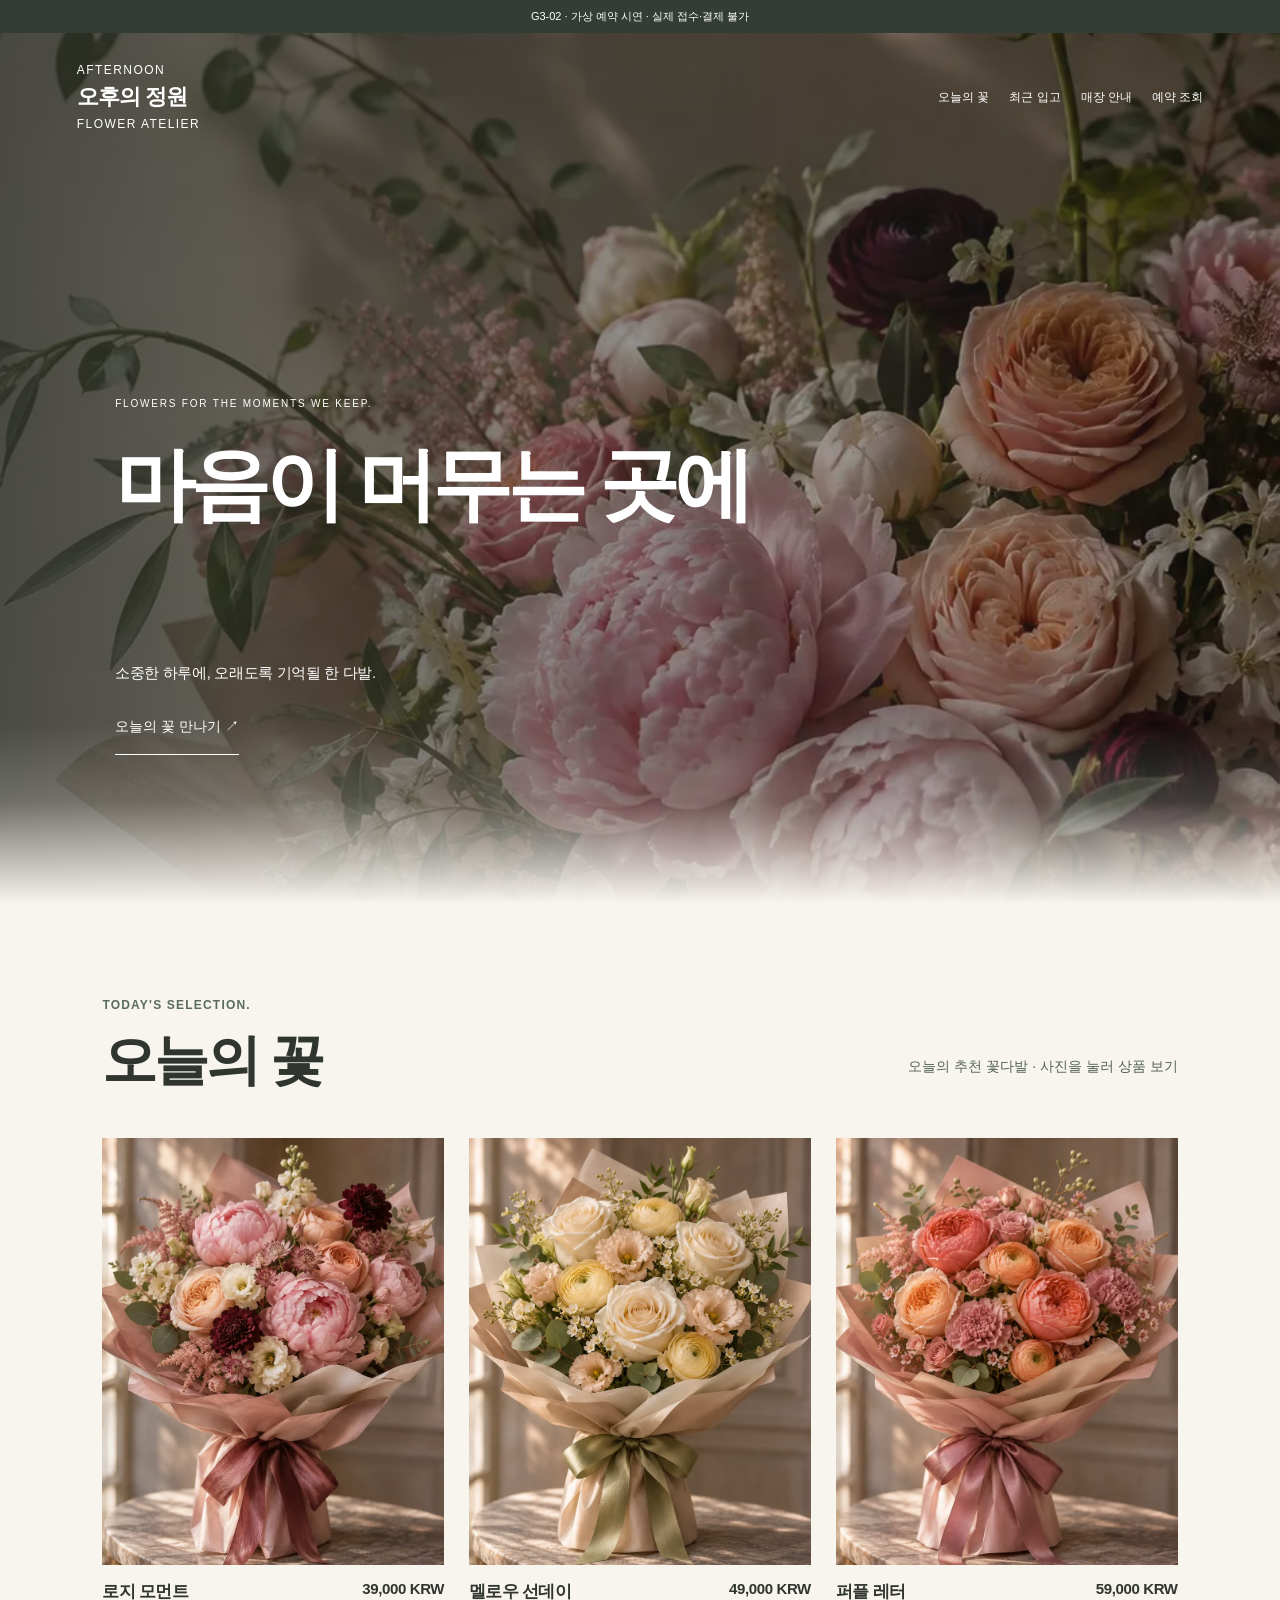
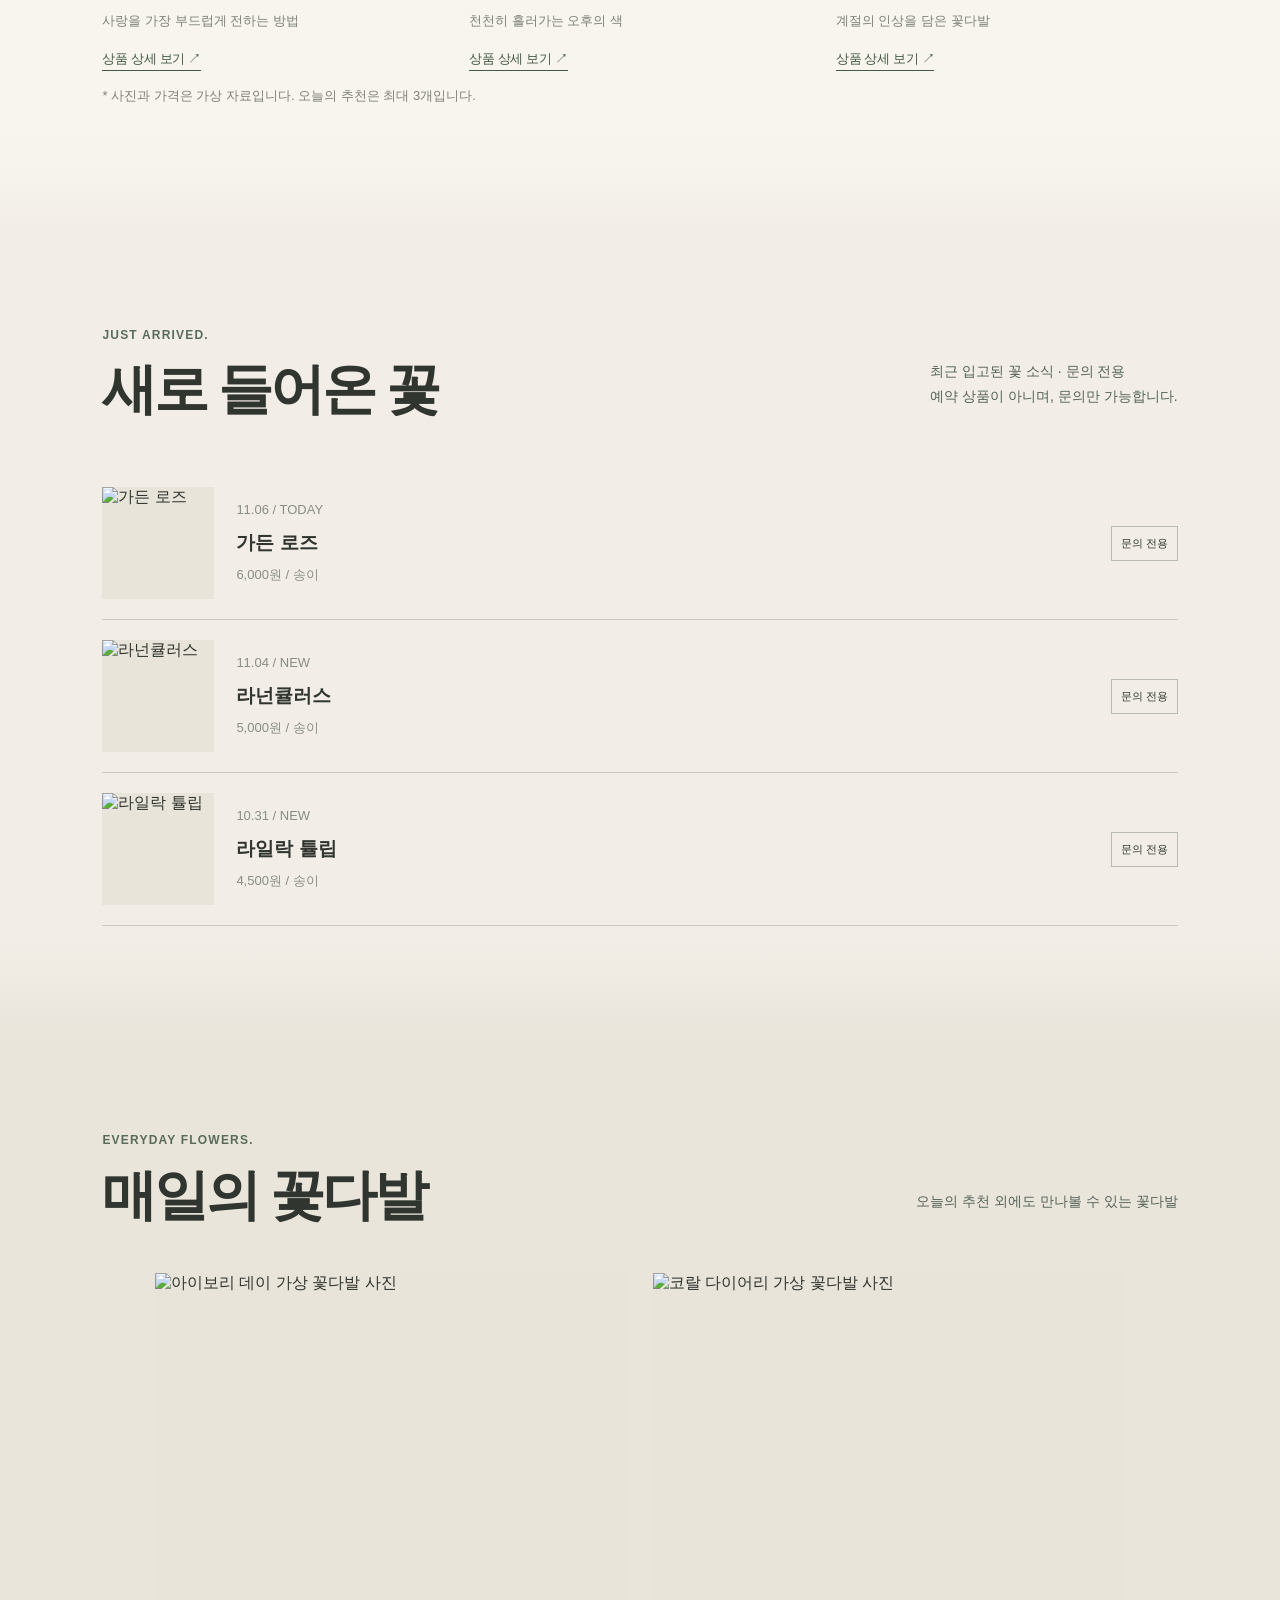
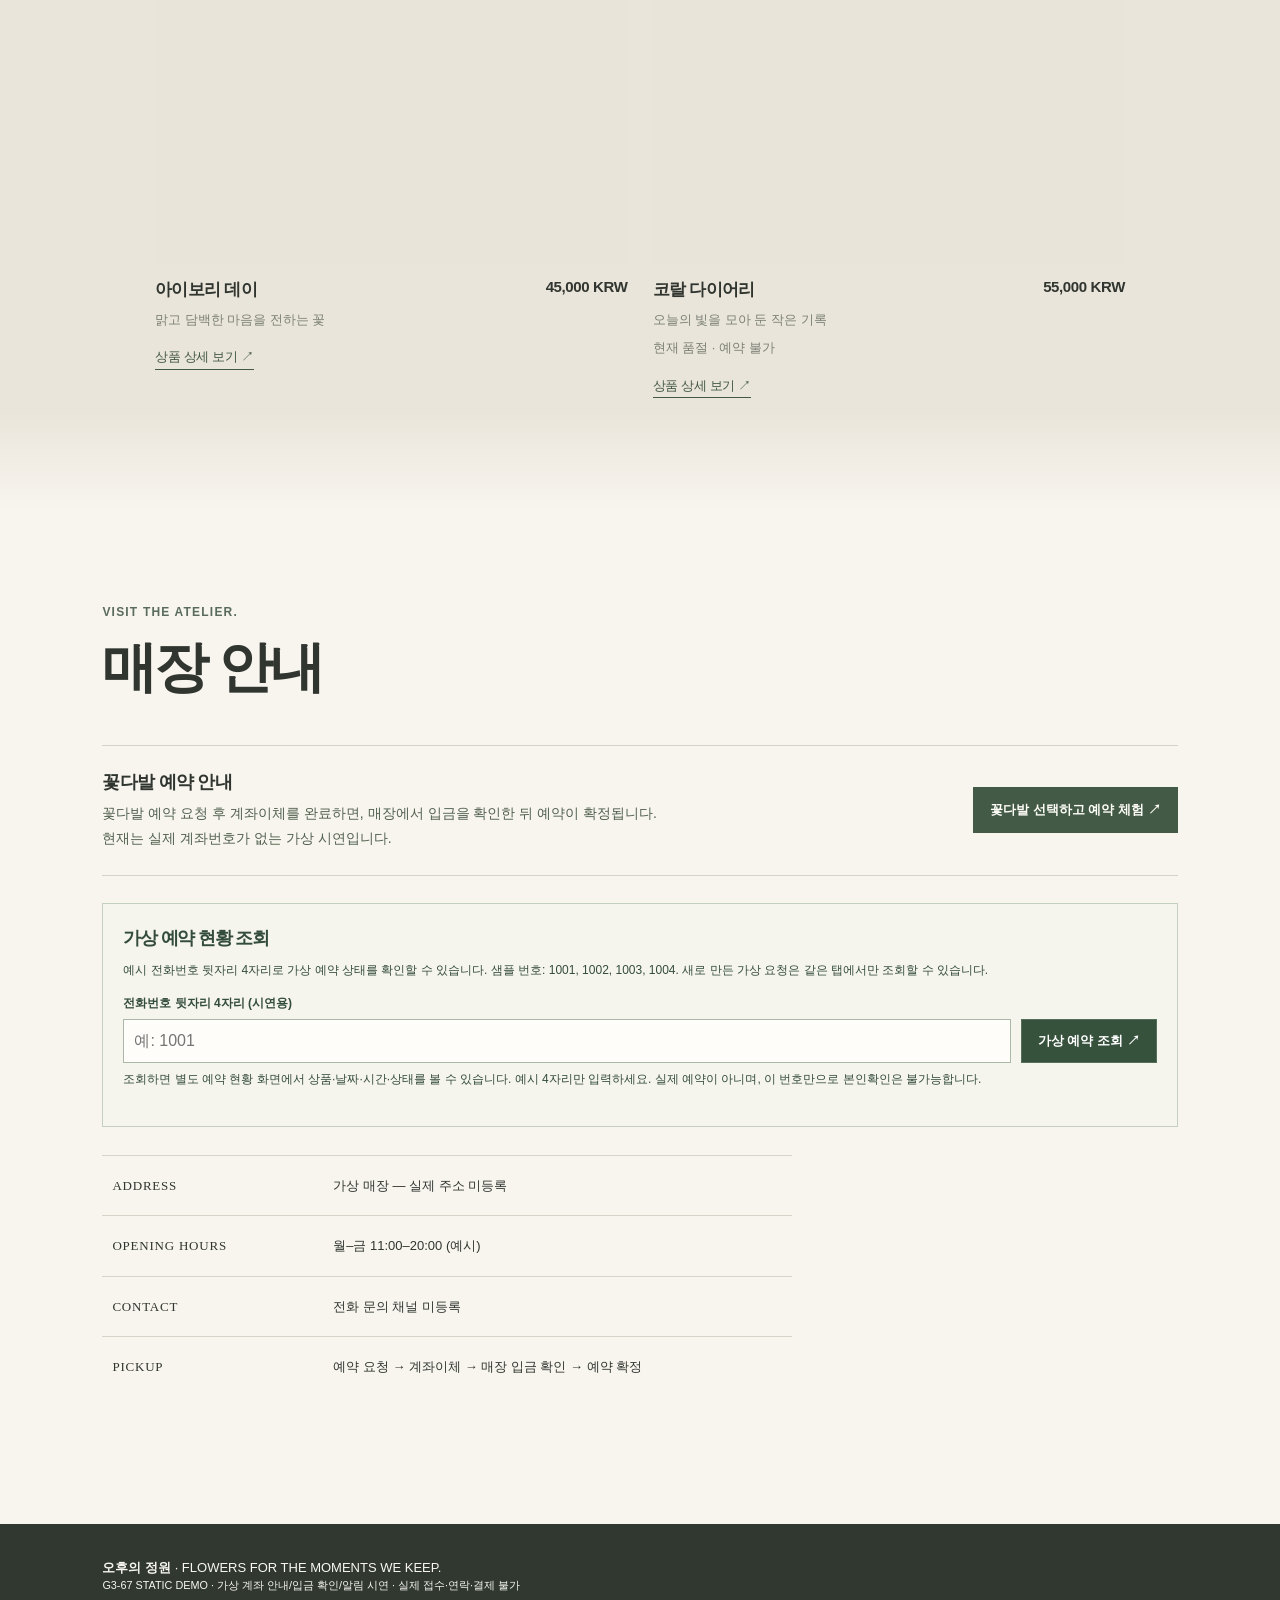
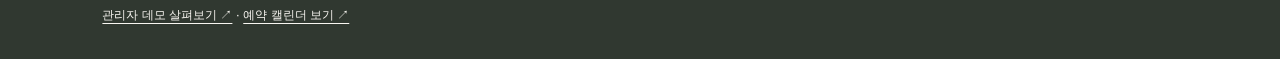
==== index.html @ a5c617d1 "style(g3-67): stack mobile store facts for readable label/value hierarchy" ====
<!doctype html><html lang="ko"><head><meta charset="utf-8"><meta name="viewport" content="width=device-width,initial-scale=1"><meta name="robots" content="noindex,nofollow"><title>오후의 정원 · 꽃집 시안</title>
<style>
*{box-sizing:border-box}html{scroll-behavior:smooth}body{margin:0;color:#30352f;background:#f8f5ef;font-family:Arial,"Apple SD Gothic Neo",sans-serif}a{color:inherit;text-decoration:none}h1,h2{font-family:Georgia,serif;font-weight:400;letter-spacing:-.045em}p{line-height:1.8}.banner{background:#333c35;color:#fff;text-align:center;padding:9px;font-size:11px}.hero{min-height:650px;height:calc(100svh - 30px);max-height:940px;position:relative;color:#fff;background:linear-gradient(90deg,#252b27a6,#252b2730),url('./assets/hero-original.webp') center/cover}.nav{display:flex;align-items:center;justify-content:space-between;padding:30px 6%;position:relative}.brand{font-family:Georgia,serif;letter-spacing:.12em;font-size:12px}.brand strong{font-family:Arial,sans-serif;display:block;letter-spacing:-.02em;font-size:22px;margin:5px 0}.nav nav{display:flex;gap:20px;font-size:12px}.heroText{position:absolute;left:9%;bottom:17%}.micro{font-size:10px;letter-spacing:.18em}.hero h1{font-size:clamp(48px,7vw,92px);line-height:1.2;margin:26px 0}.heroText p{font-size:14px}.heroText .call{display:inline-block;padding:18px 0;border-bottom:1px solid #fff;font-size:13px}.section{padding:95px 8%}.tag{display:flex;justify-content:space-between;border-bottom:1px solid #c9cbc0;padding:0 0 12px;font-size:11px;letter-spacing:.13em}.manifesto{background:#eae5db}.manifesto h2{font-size:clamp(43px,6vw,75px);line-height:1.32;margin:50px 0 30px}.muted{color:#7e8078;font-size:13px}.head{display:flex;align-items:end;justify-content:space-between;gap:20px;margin:45px 0}.head h2{font-size:clamp(50px,7vw,90px);line-height:.94;margin:0}.head p{font-size:13px;color:#81857b}.cards{display:grid;grid-template-columns:repeat(3,minmax(0,1fr));gap:25px}.card img{width:100%;height:auto;aspect-ratio:3/4;object-fit:cover;filter:saturate(.78)}.card .row{display:flex;align-items:start;justify-content:space-between;gap:10px;margin-top:15px}.card strong{font-weight:500;font-size:16px}.card span{font-family:Georgia,serif;white-space:nowrap;font-size:14px}.card small{display:block;margin:7px 0;color:#7c8176;font-size:12px}.visual{min-height:430px;background:linear-gradient(90deg,#6b6b5c55,#6b6b5c11),url('https://images.unsplash.com/photo-1490750967868-88aa4486c946?auto=format&fit=crop&w=1400&q=85') center/cover;display:flex;align-items:center;justify-content:center;text-align:center;color:#fff}.visual h2{font-size:clamp(38px,6vw,70px)}.arrival{display:flex;gap:22px;align-items:center;padding:20px 0;border-bottom:1px solid #ccc9c1}.arrival img{width:108px;height:115px;object-fit:cover}.arrival div{flex:1}.arrival strong{display:block;margin:9px 0;font-size:19px;font-weight:500}.arrival small{color:#888d83}.arrival em{font-style:normal;border:1px solid #b8bcaf;padding:9px;font-size:11px}.other{background:#eae5db}.other .cards{grid-template-columns:repeat(2,minmax(0,1fr));max-width:970px;margin:auto}.other .card img{aspect-ratio:4/4}.dark{background:#343d35;text-align:center;color:#f4f2ea}.dark h2{font-size:clamp(40px,6vw,68px);line-height:1.3}.dark p{color:#d6d5c9}.disabled{opacity:.55;background:none;color:inherit;border:1px solid currentColor;padding:16px 25px;margin-top:15px;cursor:not-allowed}.store table{border-collapse:collapse;width:100%;max-width:690px;margin:32px 0}.store td{border-top:1px solid #d5d5ca;padding:18px 10px;vertical-align:top;font-size:13px;line-height:1.8}.store td:first-child{width:32%;letter-spacing:.06em;font-family:Georgia,serif}.foot{background:#303830;color:#f8f6f1;padding:35px 8%;font-size:13px}.detail{display:none}.detailNav{display:flex;justify-content:space-between;align-items:center;padding:24px 7%}.detailBody{display:grid;grid-template-columns:1fr 1fr;min-height:80svh}.detailBody>img{width:100%;height:100%;min-height:600px;max-height:900px;object-fit:cover}.detailCopy{padding:13% 10%}.detailCopy h1{font-size:clamp(43px,6vw,74px)}.detailCopy .price{font:29px Georgia,serif;margin:35px 0;border-top:1px solid #ddd;border-bottom:1px solid #ddd;padding:24px 0}.spec{display:flex;justify-content:space-between;gap:15px;border-bottom:1px solid #ece9e1;padding:15px 0;font-size:13px}.spec span{color:#777}.notice{position:fixed;bottom:12px;right:12px;padding:10px 13px;border:1px solid #b6b6af;background:#f9f7f1ed;font-size:10px;line-height:1.6;z-index:5;max-width:210px}
@media(max-width:700px){.nav{padding:22px 6%}.nav nav a:not(:last-child){display:none}.heroText{left:7%;right:5%}.hero h1{font-size:50px}.section{padding:75px 6%}.manifesto h2{font-size:45px}.head{display:block}.head h2{font-size:58px}.cards{grid-template-columns:1fr;gap:32px}.card img{aspect-ratio:4/4}.other .cards{grid-template-columns:repeat(2,minmax(0,1fr));gap:14px}.other .card img{aspect-ratio:3/4}.other .card .row{display:block}.detailBody{grid-template-columns:1fr}.detailBody>img{height:60svh;min-height:390px}.detailCopy{padding:50px 8%}.arrival img{width:83px;height:92px}.arrival{gap:12px}.arrival em{font-size:9px;padding:6px}.notice{font-size:9px;max-width:140px}}
</style><style id="hero-peek-v11">
/* G3-42 — peek at Today's selection only if the visitor stays idle.
   Early scroll keeps the hero height stable. No duplicate panel or scroll lock. */
#home>.hero{
  height:calc(100svh - 30px);
  min-height:0;
  max-height:none;
  transition:height 880ms cubic-bezier(.22,1,.36,1);
}
html.hero-peek-visible #home>.hero{
  height:calc(100svh - 30px - clamp(108px,14svh,156px));
}
html.hero-peek-immediate #home>.hero{transition:none}
@media(prefers-reduced-motion:reduce){
  #home>.hero{transition:none!important}
}
@media(max-height:520px) and (orientation:landscape){
  /* Protect the hero content from being crushed by a tiny landscape viewport. */
  html.hero-peek-visible #home>.hero{
    height:calc(100svh - 30px);
  }
}
</style><style id="reservation-cta-v12">
#detail .reservation-cta{display:inline-block;margin-top:23px;padding:17px 23px;background:#384a3b;color:#fff;font-size:13px;font-weight:560}
#detail .reservation-cta:focus-visible{outline:2px solid #58785d;outline-offset:3px}
</style><style id="calendar-operations-v19">
/* G3-09: day-of-operation pickup dashboard; all data remains synthetic and local. */
#calendarDemo .cal-daily-overview{margin:21px 0 20px}
#calendarDemo .cal-daily-heading{display:flex;align-items:center;justify-content:space-between;gap:12px;margin-bottom:12px}
#calendarDemo .cal-daily-heading h4{margin:0;color:#384e3d;font-size:15px;font-weight:640;letter-spacing:-.04em}
#calendarDemo .cal-daily-heading span{color:#849088;font-size:11px}
#calendarDemo .cal-daily-metrics{display:grid;grid-template-columns:repeat(5,minmax(0,1fr));gap:8px}
#calendarDemo .cal-daily-metric{min-width:0;border:1px solid #dee4dc;background:#f1f3ec;padding:12px 10px;border-radius:10px}
#calendarDemo .cal-daily-metric small{display:block;font-size:11px;color:#69796c;line-height:1.35;white-space:nowrap}
#calendarDemo .cal-daily-metric strong{display:block;font-size:25px;letter-spacing:-.05em;font-weight:650;margin:5px 0 0;color:#354e3b}
#calendarDemo .cal-status-filters{display:flex;gap:7px;align-items:center;flex-wrap:wrap;margin:12px 0 17px}
#calendarDemo .cal-status-filters button{font-family:inherit;border:1px solid #d4ded2;background:#fffefa;color:#647468;padding:9px 12px;border-radius:999px;font-size:12px;cursor:pointer;line-height:1.35}
#calendarDemo .cal-status-filters button[aria-pressed="true"]{background:#405c46;border-color:#405c46;color:#fff}
#calendarDemo .cal-status-filters button:focus-visible,#calendarDemo #calOpenToday:focus-visible{outline:2px solid #4d7053;outline-offset:3px}
#calendarDemo .cal-overlap{background:#fff6e4;color:#846a3d;border:1px solid #eddfb9;padding:11px 14px;font-size:12px;line-height:1.75;border-radius:9px;margin:0 0 16px}
#calendarDemo .cal-overlap[hidden]{display:none!important}
#calendarDemo .cal-empty-filter{font-size:12px;color:#738178;border:1px dashed #dce1d7;background:#faf9f4;border-radius:8px;padding:17px;margin:6px 0 20px;line-height:1.75}
#calendarDemo .cal-hour-row.is-empty .cal-hour-body{min-height:69px}
#calendarDemo .cal-hour-row.is-empty{min-height:69px}
#calendarDemo .cal-hour-row.is-empty .cal-hour-label{opacity:.78}
#calendarDemo .cal-time-group{font-size:11px;font-weight:600;color:#947142;margin-bottom:3px}
@media(max-width:720px){
 #calendarDemo .cal-daily-metrics{grid-template-columns:repeat(5,minmax(0,1fr));gap:5px}
 #calendarDemo .cal-daily-metric{padding:10px 5px;border-radius:7px}
 #calendarDemo .cal-daily-metric small{font-size:10px;text-align:center}
 #calendarDemo .cal-daily-metric strong{font-size:21px;text-align:center}
 #calendarDemo .cal-status-filters{gap:6px}
 #calendarDemo .cal-status-filters button{font-size:11px;padding:8px 10px}
}
@media(max-width:390px){
 #calendarDemo .cal-daily-metric small{font-size:9px}
 #calendarDemo .cal-daily-metric strong{font-size:19px}
 #calendarDemo .cal-status-filters button{font-size:10px;padding:8px 9px}
}
</style><style id="calendar-collapsible-v18">
/* G3-08: collapse the secondary reservation information on each timeline card. */
#calendarDemo .cal-timeline-item{display:block}
#calendarDemo .cal-timeline-item > summary{list-style:none;cursor:pointer;min-height:32px;outline-offset:5px}
#calendarDemo .cal-timeline-item > summary::-webkit-details-marker{display:none}
#calendarDemo .cal-timeline-item > summary:focus-visible{outline:2px solid #60785f;border-radius:5px}
#calendarDemo .cal-timeline-name{flex:1;min-width:0;overflow-wrap:anywhere}
#calendarDemo .cal-timeline-heading-actions{display:inline-flex;align-items:center;gap:7px;flex-shrink:0}
#calendarDemo .cal-fold-indicator{font-size:11px;font-weight:600;white-space:nowrap;opacity:.82}
#calendarDemo .cal-fold-indicator::after{content:"⌄";display:inline-block;font-size:15px;margin-left:4px;transition:transform .2s ease}
#calendarDemo .cal-timeline-item[open] .cal-fold-indicator::after{transform:rotate(180deg)}
#calendarDemo .cal-timeline-item[open] .cal-fold-indicator{opacity:1}
#calendarDemo .cal-timeline-extra{margin-top:10px;padding-top:10px;border-top:1px solid #ffffff80}
#calendarDemo .cal-timeline-extra .cal-timeline-caption{margin-top:0}
#calendarDemo .cal-timeline-actions{margin-top:12px}
@media(max-width:440px){
 #calendarDemo .cal-timeline-heading-actions{gap:4px}
 #calendarDemo .cal-fold-indicator{font-size:10px}
 #calendarDemo .cal-timeline-state{font-size:9px;padding:4px 5px}
}</style><style id="calendar-day-view-v17">
/* G3-07: day timeline view adapted from the supplied calendar screenshot. */
#calendarDemo #calMonthView[hidden],#calendarDemo #calDetails[hidden]{display:none!important}
#calendarDemo #calDetails{border:0;padding:0;margin:0}
#calendarDemo .cal-day-nav{display:flex;align-items:center;justify-content:space-between;gap:12px;margin:0 0 16px}
#calendarDemo .cal-back-month{background:#fff;border:1px solid #e3e7df;border-radius:999px;padding:11px 17px;font-family:inherit;font-size:13px;color:#34463a;cursor:pointer}
#calendarDemo .cal-day-tools{display:flex;align-items:center;gap:8px}
#calendarDemo .cal-day-tools button{background:#fff;border:1px solid #e1e6de;border-radius:999px;padding:11px 14px;font-family:inherit;color:#35483b;font-size:12px;cursor:pointer}
#calendarDemo .cal-day-tools .cal-day-refresh{background:#425944;color:#fff}
#calendarDemo .cal-week-strip{display:grid;grid-template-columns:repeat(7,minmax(0,1fr));gap:2px;padding:9px 0 18px}
#calendarDemo .cal-week-date{border:0;background:transparent;min-width:0;padding:6px 1px;display:flex;flex-direction:column;align-items:center;gap:11px;font-family:inherit;cursor:pointer;color:#273328}
#calendarDemo .cal-week-date .cal-week-day{font-size:12px;font-weight:540;color:#717971}
#calendarDemo .cal-week-date .cal-week-num{width:42px;height:42px;border-radius:50%;display:grid;place-items:center;font-size:20px;font-weight:590}
#calendarDemo .cal-week-date[aria-pressed="true"] .cal-week-num{background:#2e3c31;color:white}
#calendarDemo .cal-week-date .cal-week-num.is-today:not(.is-current){color:#b4514e}
#calendarDemo .cal-day-title{border-block:1px solid #e0e5dd;margin:0 calc(-5.6vw);padding:14px 5.6vw;text-align:center}
#calendarDemo .cal-day-title h3{margin:0;font-weight:650;letter-spacing:-.045em;font-size:clamp(18px,3.3vw,26px)}
#calendarDemo .cal-day-title .cal-day-count{display:block;margin-top:5px;font-size:11px;color:#738274}
#calendarDemo .cal-hour-list{padding-top:15px}
#calendarDemo .cal-hour-row{display:grid;grid-template-columns:95px minmax(0,1fr);min-height:105px;align-items:start}
#calendarDemo .cal-hour-label{font-size:14px;color:#89918a;padding:0 13px 0 0;text-align:right;transform:translateY(-9px);white-space:nowrap}
#calendarDemo .cal-hour-body{border-top:1px solid #dfe5dc;padding:7px 0 13px 10px;display:flex;flex-direction:column;gap:8px;min-height:105px}
#calendarDemo .cal-timeline-item{position:relative;width:100%;min-width:0;padding:12px 15px 12px 18px;border-radius:12px;background:#e5dcf2;color:#594679;border-left:5px solid #936fc0}
#calendarDemo .cal-timeline-item.pending{background:#f7e9d7;border-color:#d3933d;color:#7e592e}
#calendarDemo .cal-timeline-item.confirmed{background:#e9dff4;border-color:#a47ecb;color:#604785}
#calendarDemo .cal-timeline-item.ready{background:#e3eee2;border-color:#79ad78;color:#3d6e45}
#calendarDemo .cal-timeline-item.completed{background:#eaeeea;border-color:#94a497;color:#526956}
#calendarDemo .cal-timeline-top{display:flex;align-items:center;justify-content:space-between;gap:8px}
#calendarDemo .cal-timeline-name{font-weight:630;font-size:15px;letter-spacing:-.03em}
#calendarDemo .cal-timeline-state{border-radius:999px;background:#ffffff88;padding:5px 9px;font-size:10px;font-weight:610;white-space:nowrap}
#calendarDemo .cal-timeline-caption{font-size:12px;margin-top:4px;line-height:1.65}
#calendarDemo .cal-timeline-meta{font-size:11px;opacity:.85;margin-top:6px;line-height:1.7}
#calendarDemo .cal-timeline-actions{display:flex;gap:6px;flex-wrap:wrap;margin-top:10px}
#calendarDemo .cal-timeline-actions button{font-family:inherit;background:#ffffffb8;border:1px solid #ffffffb8;border-radius:6px;color:inherit;padding:7px 9px;font-size:11px;cursor:pointer}
#calendarDemo .cal-timeline-actions button:focus-visible,#calendarDemo .cal-day-nav button:focus-visible,#calendarDemo .cal-week-date:focus-visible{outline:2px solid #54715b;outline-offset:3px}
#calendarDemo .cal-zero{padding:34px 10px;color:#849084;font-size:13px;text-align:center;line-height:1.75}
#calendarDemo .cal-day-footer{font-size:12px;color:#758577;padding:12px 0 20px;line-height:1.8}
@media(max-width:800px){
 #calendarDemo .cal-hour-row{grid-template-columns:66px minmax(0,1fr);min-height:88px}
 #calendarDemo .cal-hour-label{font-size:12px;padding-right:8px}
 #calendarDemo .cal-hour-body{padding-left:8px;min-height:88px}
 #calendarDemo .cal-timeline-item{padding:10px 10px 10px 12px}
 #calendarDemo .cal-timeline-name{font-size:13px}
 #calendarDemo .cal-week-date .cal-week-num{width:38px;height:38px;font-size:18px}
}
@media(max-width:440px){
 #calendarDemo .cal-day-nav{gap:7px}
 #calendarDemo .cal-day-tools{gap:5px}
 #calendarDemo .cal-day-tools button,#calendarDemo .cal-back-month{font-size:11px;padding:10px 11px}
 #calendarDemo .cal-day-title{margin:0 -3vw;padding:13px 3vw}
 #calendarDemo .cal-hour-row{grid-template-columns:60px minmax(0,1fr)}
 #calendarDemo .cal-timeline-state{font-size:9px;padding:4px 6px}
 #calendarDemo .cal-timeline-name{font-size:12px}
 #calendarDemo .cal-timeline-caption{font-size:11px}
}
</style><style id="booking-calendar-v16">
/* G3-06: full-width monthly booking calendar, inspired by mobile calendar layouts. */
#calendarDemo{display:none;background:#fbfaf7;min-height:100svh;color:#27342d;padding:30px 5.6% 100px}
#calendarDemo[hidden]{display:none!important}
#calendarDemo .calendar-header{display:flex;align-items:center;justify-content:space-between;gap:15px;margin-bottom:36px}
#calendarDemo .calendar-header .brand{font-size:13px}
#calendarDemo .calendar-header .calendar-back{color:#4b5d4e;font-size:13px;border-bottom:1px solid #b9c4b6;padding-bottom:5px}
#calendarDemo .calendar-eyebrow{font-size:11px;letter-spacing:.14em;color:#6b806c}
#calendarDemo .calendar-heading{font-size:clamp(34px,5vw,61px);line-height:1.15;font-weight:620;letter-spacing:-.075em;margin:10px 0 13px}
#calendarDemo .calendar-description{font-size:12px;line-height:1.85;color:#667369;margin:0 0 27px}
#calendarDemo .cal-controls{display:flex;flex-wrap:wrap;gap:10px;justify-content:space-between;align-items:center;margin-bottom:16px}
#calendarDemo .cal-month-switcher{display:flex;align-items:center;gap:11px}
#calendarDemo .cal-month-switcher button,#calendarDemo .cal-tools button{
 font-family:inherit;background:#fff;border:1px solid #dbdfd5;border-radius:999px;
 padding:10px 13px;cursor:pointer;color:#344739;min-height:41px;font-size:12px
}
#calendarDemo .cal-month-switcher button{width:43px;font-size:20px;padding:5px}
#calendarDemo .cal-month-switcher h2{margin:0 4px;min-width:145px;text-align:center;font-size:clamp(19px,2.8vw,26px);font-weight:650;letter-spacing:-.05em}
#calendarDemo .cal-tools{display:flex;align-items:center;gap:7px}
#calendarDemo .cal-tools button.refresh{background:#3b5442;color:#fff;border-color:#3b5442}
#calendarDemo button:focus-visible,#calendarDemo .calendar-back:focus-visible{outline:2px solid #466b53;outline-offset:3px}
#calendarDemo .cal-weekdays{display:grid;grid-template-columns:repeat(7,minmax(0,1fr));border-bottom:1px solid #d2d9d0}
#calendarDemo .cal-weekdays span{font-size:12px;font-weight:610;text-align:center;color:#414b41;padding:12px 0}
#calendarDemo .cal-weekdays span:first-child,#calendarDemo .cal-weekdays span:last-child{color:#969d98}
#calendarDemo .cal-grid{display:grid;grid-template-columns:repeat(7,minmax(0,1fr));border-left:1px solid #e6e9e2}
#calendarDemo .cal-gap,#calendarDemo .cal-day{border:0;border-right:1px solid #e6e9e2;border-bottom:1px solid #e2e6df;min-width:0;min-height:126px;background:#fffdfa}
#calendarDemo .cal-gap{background:#faf9f6}
#calendarDemo .cal-day{font:inherit;cursor:pointer;text-align:left;display:flex;flex-direction:column;padding:11px 8px;gap:7px;color:#243528;transition:background .18s}
#calendarDemo .cal-day:hover{background:#f1f5ec}
#calendarDemo .cal-day[aria-pressed="true"]{background:#e9f0e6;box-shadow:inset 0 0 0 2px #5b795e}
#calendarDemo .cal-day .cal-number{font-size:18px;font-weight:620;margin-bottom:2px;line-height:1.2}
#calendarDemo .cal-day .cal-number.is-today{background:#d94e43;color:#fff;border-radius:50%;width:32px;height:32px;display:grid;place-items:center;margin:-5px 0 -3px -4px}
#calendarDemo .cal-day .cal-number.is-weekend{color:#a5aaa4}
#calendarDemo .cal-day .cal-pill{display:block;max-width:100%;overflow:hidden;white-space:nowrap;text-overflow:ellipsis;border-radius:9px;padding:5px 6px;font-size:10px;font-weight:570;line-height:1.35}
#calendarDemo .cal-pill.pending{background:#f6eddb;color:#76603a}
#calendarDemo .cal-pill.confirmed{background:#e5dcf2;color:#624d86}
#calendarDemo .cal-pill.ready{background:#d7e7df;color:#386e55}
#calendarDemo .cal-pill.completed{background:#e2e6e3;color:#5c6c60}
#calendarDemo .cal-more{font-size:10px;color:#647769;padding-left:3px}
#calendarDemo .cal-legend{display:flex;flex-wrap:wrap;gap:9px 18px;margin:15px 0 36px}
#calendarDemo .cal-legend span{font-size:11px;color:#607165;display:inline-flex;align-items:center;gap:7px}
#calendarDemo .cal-legend i{display:inline-block;width:10px;height:10px;border-radius:50%}
#calendarDemo .cal-legend .pending{background:#e6ce9b}
#calendarDemo .cal-legend .confirmed{background:#a58cce}
#calendarDemo .cal-legend .ready{background:#81b79b}
#calendarDemo .cal-legend .completed{background:#a9b9ad}
#calendarDemo .cal-detail{border-top:2px solid #59735e;padding-top:25px;scroll-margin-top:20px}
#calendarDemo .cal-detail-top{display:flex;align-items:end;justify-content:space-between;gap:14px;margin-bottom:20px}
#calendarDemo .cal-detail h3{font-size:clamp(24px,3.2vw,35px);letter-spacing:-.06em;margin:0;font-weight:590}
#calendarDemo .cal-detail .cal-day-count{font-size:12px;color:#67786b}
#calendarDemo .cal-events{display:grid;grid-template-columns:repeat(2,minmax(0,1fr));gap:11px}
#calendarDemo .cal-event{padding:19px;background:#f2f0e9;border:1px solid #e1e0d5;min-width:0}
#calendarDemo .cal-event-top{display:flex;align-items:center;justify-content:space-between;gap:10px}
#calendarDemo .cal-event .cal-event-time{font-size:21px;font-weight:650;letter-spacing:-.035em}
#calendarDemo .cal-event .cal-event-status{border-radius:7px;padding:5px 7px;font-size:11px;font-weight:600;background:#d9e1d4;color:#486148}
#calendarDemo .cal-event .cal-event-status.pending{background:#f6eddb;color:#76603a}
#calendarDemo .cal-event .cal-event-status.confirmed{background:#e5dcf2;color:#624d86}
#calendarDemo .cal-event .cal-event-status.ready{background:#d7e7df;color:#386e55}
#calendarDemo .cal-event .cal-event-status.completed{background:#e2e6e3;color:#5c6c60}
#calendarDemo .cal-event .cal-client{font-size:16px;font-weight:590;margin:13px 0 5px}
#calendarDemo .cal-event .cal-event-meta{font-size:12px;color:#68786b;line-height:1.85;margin:0}
#calendarDemo .cal-event-actions{display:flex;gap:8px;flex-wrap:wrap;margin-top:17px}
#calendarDemo .cal-event-actions button{background:#46624d;border:1px solid #46624d;color:#fff;font-size:12px;font-family:inherit;padding:10px 12px;cursor:pointer}
#calendarDemo .cal-event-actions button.secondary{background:transparent;color:#45644b;border-color:#9eada1}
#calendarDemo .cal-event-actions button:disabled{opacity:.5;cursor:not-allowed}
#calendarDemo .cal-empty{font-size:13px;background:#f2f0e9;color:#758174;padding:31px 23px;line-height:1.8;grid-column:1/-1}
#calendarDemo .cal-persist-note{font-size:12px;line-height:1.8;color:#758275;margin:24px 0 0}
#adminDemo .admin-toolbar .admin-calendar-link{background:#455f4b;color:#fff;padding:10px 14px;font-size:12px;font-weight:560;text-decoration:none;display:inline-flex;align-items:center}
#adminDemo .admin-toolbar .admin-calendar-link:focus-visible{outline:2px solid #4b6a52;outline-offset:3px}
#adminDemo .admin-status.ready{background:#d7e7df;color:#386e55;border-color:#a6c9b6}
#adminDemo .admin-status.completed{background:#e2e6e3;color:#5c6c60;border-color:#c4d2c6}
@media(max-width:800px){
 #calendarDemo{padding:22px 4% 70px}
 #calendarDemo .cal-day,#calendarDemo .cal-gap{min-height:111px}
 #calendarDemo .cal-day{padding:9px 5px;gap:5px}
 #calendarDemo .cal-day .cal-number{font-size:17px}
 #calendarDemo .cal-day .cal-pill{font-size:9px;padding:5px 3px}
 #calendarDemo .cal-events{grid-template-columns:1fr}
}
@media(max-width:440px){
 #calendarDemo{padding:21px 3% 65px}
 #calendarDemo .calendar-header{margin-bottom:27px}
 #calendarDemo .cal-month-switcher h2{min-width:114px;font-size:21px}
 #calendarDemo .cal-month-switcher{gap:5px}
 #calendarDemo .cal-controls{gap:13px}
 #calendarDemo .cal-day,#calendarDemo .cal-gap{min-height:103px}
 #calendarDemo .cal-day{padding:9px 3px;gap:4px}
 #calendarDemo .cal-day .cal-number{font-size:16px}
 #calendarDemo .cal-day .cal-number.is-today{width:28px;height:28px}
 #calendarDemo .cal-day .cal-pill{font-size:8px;padding:4px 3px;border-radius:6px}
 #calendarDemo .cal-more{font-size:9px}
 #calendarDemo .cal-event{padding:18px}
}
</style><style id="account-notice-demo-v15">
/* G3-05: synthetic bank display settings, payment verification and unsent notice preview. */
#adminDemo .account-preview{display:grid;grid-template-columns:minmax(0,1.25fr) minmax(0,.75fr);gap:22px;align-items:center;margin:0 0 38px;padding:24px;background:#e8eade;border:1px solid #d8dcce}
#adminDemo .account-preview h2{margin:5px 0 10px;font-size:19px;letter-spacing:-.045em;font-weight:600}
#adminDemo .account-preview p{font-size:12px;color:#627064;line-height:1.8;margin:0}
#adminDemo .account-preview label{display:block;font-size:12px;font-weight:600;margin:0 0 9px}
#adminDemo .account-preview select{font:inherit;font-size:13px;min-height:44px;border:1px solid #bac7b6;background:#fffdfa;color:#354337;padding:10px;width:100%}
#adminDemo .account-preview .example-account{margin-top:10px;font-size:12px;line-height:1.8;color:#65766a}
#adminDemo .admin-verify{background:#f9f7ef;border:1px solid #ced3c4;padding:15px;margin:4px 0 14px}
#adminDemo .admin-verify label{display:flex;gap:11px;align-items:start;cursor:pointer;font-size:13px;font-weight:560;line-height:1.65}
#adminDemo .admin-verify input{accent-color:#435a46;width:18px;height:18px;flex:none;margin:2px 0 0}
#adminDemo .admin-verify p{font-size:11px;line-height:1.7;margin:8px 0 0;color:#778275}
#adminDemo .admin-notification{margin-top:23px;padding-top:20px;border-top:1px solid #c9cabd}
#adminDemo .admin-notification h4{margin:0 0 12px;font-size:14px;letter-spacing:-.02em}
#adminDemo .admin-notification .preview-letter{background:#fffdf7;border:1px solid #d8dace;padding:17px;font-size:12px;line-height:1.85;color:#4c5d50;white-space:pre-line;overflow-wrap:anywhere}
#adminDemo .admin-notification .preview-note{font-size:11px;line-height:1.7;color:#758073;margin:9px 0 0}
@media(max-width:750px){#adminDemo .account-preview{grid-template-columns:1fr;gap:15px;padding:19px}}
</style><style id="bank-transfer-demo-v14">
/* G3-04: account-transfer explanation only. No real bank account, payment detection or booking. */
#detail .transfer-condition{border-left:2px solid #a9b4a4;padding:10px 0 10px 15px;margin:19px 0 0;color:#556358;font-size:12px;line-height:1.8}
#reservation .transfer-explainer{background:#eae9dc;border-left:3px solid #657f66;padding:21px 22px;margin:8px 0 25px}
#reservation .transfer-explainer h3{margin:6px 0 10px;font-size:19px;line-height:1.4;font-weight:600;letter-spacing:-.04em}
#reservation .transfer-explainer p{margin:0;color:#5c6b5c;font-size:12px;line-height:1.85}
#reservation .transfer-explainer .transfer-tag{font-size:10px;letter-spacing:.12em;color:#596c5d}
#reservation .transfer-result{margin:24px 0 18px;padding:22px;background:#ecebdf;border:1px solid #d4d5c9}
#reservation .transfer-result h3{font-weight:610;font-size:21px;line-height:1.4;margin:10px 0 12px}
#reservation .transfer-result p{font-size:12px;line-height:1.85;color:#5d6c5f;margin:9px 0}
#reservation .transfer-result .transfer-details{display:grid;grid-template-columns:74px 1fr;gap:11px 15px;margin:17px 0;padding:15px 0;border-block:1px solid #c7cabc;font-size:12px}
#reservation .transfer-result .transfer-details dt{color:#7a8679}
#reservation .transfer-result .transfer-details dd{margin:0;word-break:keep-all;font-weight:600}
#reservation .transfer-result .transfer-demo-button{width:100%;margin-top:6px;padding:14px;background:#425847;border:1px solid #425847;color:white;font-family:inherit;font-size:13px;cursor:pointer}
#reservation .transfer-result .transfer-demo-button:disabled{opacity:.55;cursor:not-allowed}
#reservation .transfer-result .transfer-demo-button:focus-visible{outline:2px solid #66866e;outline-offset:3px}
#reservation .transfer-result #rPaymentState{font-weight:590;color:#47604a}
@media(max-width:700px){#reservation .transfer-explainer,#reservation .transfer-result{padding:18px}}
</style><style id="admin-demo-v13">
/* G3-03 in-browser admin preview. No real admin access control or server interaction. */
#adminDemo{display:none;background:#f8f5ef;min-height:80svh;padding:32px 7% 90px}
#adminDemo[hidden]{display:none!important}
#adminDemo .admin-top{display:flex;align-items:center;justify-content:space-between;gap:18px;padding-bottom:48px}
#adminDemo .admin-back{font-size:13px;border-bottom:1px solid #9da89d;padding-bottom:5px}
#adminDemo .admin-kicker{color:#667667;font-size:11px;letter-spacing:.13em}
#adminDemo .admin-title{font-size:clamp(39px,6vw,70px);line-height:1.16;margin:14px 0 15px;letter-spacing:-.066em}
#adminDemo .admin-intro{font-size:13px;line-height:1.85;color:#68716a;max-width:750px;margin:0 0 30px}
#adminDemo .admin-metrics{display:grid;grid-template-columns:repeat(4,minmax(0,1fr));gap:10px;margin-bottom:42px}
#adminDemo .admin-metric{background:#edeae1;padding:20px 20px 19px;border:1px solid #e0ded3}
#adminDemo .admin-metric span{display:block;font-size:12px;color:#657065;margin-bottom:13px}
#adminDemo .admin-metric b{font-size:35px;font-weight:570;letter-spacing:-.05em}
#adminDemo .admin-toolbar{display:flex;align-items:center;justify-content:space-between;gap:12px;flex-wrap:wrap;margin:0 0 19px}
#adminDemo .admin-toolbar h2{font-size:23px;letter-spacing:-.045em;font-weight:560;margin:0}
#adminDemo .admin-reset{border:0;background:none;color:#737c73;font-size:12px;cursor:pointer;text-decoration:underline;text-underline-offset:4px;padding:8px}
#adminDemo .admin-filters{display:flex;align-items:center;gap:7px;flex-wrap:wrap;margin:0 0 18px}
#adminDemo .admin-filter{border:1px solid #bac1b5;background:none;font-family:inherit;font-size:12px;padding:9px 13px;color:#556154;cursor:pointer}
#adminDemo .admin-filter[aria-pressed="true"]{background:#35483b;border-color:#35483b;color:#fff}
#adminDemo .admin-panels{display:grid;grid-template-columns:minmax(0,1.25fr) minmax(0,.9fr);gap:21px;align-items:start}
#adminDemo .admin-list{display:grid;gap:9px}
#adminDemo .admin-request{
 width:100%;text-align:left;border:1px solid #dddcd2;background:#fffefa;padding:20px;cursor:pointer;
 display:grid;gap:12px;font-family:inherit;color:#364137
}
#adminDemo .admin-request[aria-current="true"]{border-color:#647c68;box-shadow:inset 3px 0 0 #647c68}
#adminDemo .admin-request:focus-visible,#adminDemo .admin-action:focus-visible,
#adminDemo .admin-filter:focus-visible,#adminDemo .admin-reset:focus-visible{outline:2px solid #4b6a52;outline-offset:2px}
#adminDemo .admin-request-top{display:flex;justify-content:space-between;gap:10px;align-items:center}
#adminDemo .admin-id{font-size:11px;letter-spacing:.06em;color:#7c887b}
#adminDemo .admin-status{display:inline-block;font-size:11px;font-weight:560;padding:6px 9px;border:1px solid}
#adminDemo .admin-status.pending{color:#6d653b;background:#f3f0dc;border-color:#dfd7a1}
#adminDemo .admin-status.confirmed{color:#2b6540;background:#e5efe5;border-color:#b4d0b9}
#adminDemo .admin-status.rejected{color:#895b5b;background:#f4e9e7;border-color:#e4c9c6}
#adminDemo .admin-request-name{font-size:19px;font-weight:590;letter-spacing:-.043em}
#adminDemo .admin-request-meta{font-size:12px;color:#757d73;line-height:1.7}
#adminDemo .admin-empty{background:#fffefa;border:1px solid #dddcd2;padding:35px 23px;color:#6c756d;font-size:13px;line-height:1.8}
#adminDemo .admin-side{background:#eeeae0;border:1px solid #e0dbce;padding:28px}
#adminDemo .admin-side .micro{color:#667569}
#adminDemo .admin-side h3{font-size:clamp(24px,3vw,31px);font-weight:580;line-height:1.2;letter-spacing:-.048em;margin:16px 0 15px}
#adminDemo .admin-side .admin-summary{font-size:12px;color:#6b7469;line-height:1.85;margin:5px 0 22px}
#adminDemo .admin-side dl{margin:20px 0 26px;border-top:1px solid #c9cabd}
#adminDemo .admin-side dl>div{display:grid;grid-template-columns:90px 1fr;border-bottom:1px solid #c9cabd;padding:12px 0;gap:12px}
#adminDemo .admin-side dt{font-size:12px;color:#798276}
#adminDemo .admin-side dd{margin:0;font-weight:540;font-size:13px;overflow-wrap:anywhere}
#adminDemo .admin-actions{display:grid;grid-template-columns:1fr 1fr;gap:9px}
#adminDemo .admin-action{border:1px solid #475b48;padding:13px 8px;background:#475b48;color:#fff;font-size:12px;font-weight:550;font-family:inherit;cursor:pointer}
#adminDemo .admin-action.reject{color:#7b5551;background:transparent;border-color:#bea9a4}
#adminDemo .admin-action:disabled{opacity:.4;cursor:not-allowed}
#adminDemo .admin-side .admin-disclaimer{font-size:11px;color:#788275;line-height:1.8;margin:20px 0 0}
#adminDemo .admin-session-note{color:#697568;font-size:12px;line-height:1.8;margin:20px 0 0}
#adminDemo .admin-session-note a{text-decoration:underline;text-underline-offset:4px}
.foot .admin-footer-link{display:inline-block;color:#f8f6f1;text-decoration:underline;text-underline-offset:4px;font-size:12px;margin-top:14px}
@media(max-width:810px){
 #adminDemo{padding:23px 6% 70px}
 #adminDemo .admin-top{padding-bottom:30px}
 #adminDemo .admin-metrics{grid-template-columns:repeat(2,minmax(0,1fr));gap:8px;margin-bottom:31px}
 #adminDemo .admin-metric{padding:15px}
 #adminDemo .admin-metric b{font-size:29px}
 #adminDemo .admin-panels{grid-template-columns:1fr}
 #adminDemo .admin-side{padding:23px}
}
@media(max-width:360px){#adminDemo .admin-actions{grid-template-columns:1fr}}
</style><style id="reservation-demo-v12">
/* G3-02 synthetic reservation demo. This UI does not send, store or confirm bookings. */
#reservation{display:none;background:var(--bg-cream,#f8f5ef);min-height:80svh;padding:36px 7% 96px}
#reservation .reserve-nav{display:flex;align-items:center;justify-content:space-between;gap:15px;margin-bottom:56px}
#reservation .reserve-nav>a:last-child{font-size:13px;color:#6a7267;border-bottom:1px solid #b0b5a7;padding-bottom:6px}
#reservation .reserve-head{margin-bottom:38px}
#reservation .reserve-head .micro{color:#6b786a;font-size:11px}
#reservation .reserve-head h1{font-size:clamp(38px,5vw,65px);line-height:1.2;letter-spacing:-.065em;margin:18px 0 12px}
#reservation .reserve-head p{font-size:13px;color:#687063;max-width:720px;line-height:1.8;margin:0}
#reservation .reserve-layout{display:grid;grid-template-columns:minmax(0,.88fr) minmax(0,1.12fr);gap:clamp(28px,5vw,80px);max-width:1170px;align-items:start}
#reservation .reserve-product{background:#eee9df;padding:0 0 25px}
#reservation .reserve-product img{display:block;width:100%;aspect-ratio:4/5;object-fit:cover}
#reservation .reserve-product-copy{padding:23px 25px 0}
#reservation .reserve-product-copy h2{font-weight:590;letter-spacing:-.05em;font-size:25px;margin:0 0 12px}
#reservation .reserve-product-copy .reserve-price{font-size:20px;font-weight:600;margin:0 0 8px}
#reservation .reserve-product-copy .muted{margin:0;line-height:1.75}
#reservation .booking-form{padding-top:5px}
#reservation .booking-form .form-title{font-size:21px;letter-spacing:-.04em;font-weight:580;margin:0 0 18px}
#reservation .booking-form .form-hint{margin:0 0 28px;color:#657061;font-size:12px;line-height:1.85}
#reservation .booking-form .form-row{display:grid;grid-template-columns:1fr 1fr;gap:16px}
#reservation .booking-form .form-field{margin-bottom:20px}
#reservation .booking-form label{display:block;font-size:13px;font-weight:560;margin:0 0 9px}
#reservation .booking-form input,#reservation .booking-form select,#reservation .booking-form textarea{
 appearance:none;width:100%;background:#fffdfa;border:1px solid #c8cbbf;border-radius:0;padding:14px 15px;
 color:#353d33;font-family:inherit;font-size:15px;min-height:51px;outline-offset:2px;
}
#reservation .booking-form select{appearance:auto}
#reservation .booking-form textarea{min-height:92px;resize:vertical}
#reservation .booking-form input:focus-visible,#reservation .booking-form select:focus-visible,#reservation .booking-form textarea:focus-visible{
 outline:2px solid #54705c;border-color:#54705c
}
#reservation .booking-form input:disabled,#reservation .booking-form select:disabled{opacity:.65;background:#f2f0e9}
#reservation .booking-form .field-note{font-size:12px;color:#737b70;margin:8px 0 0;line-height:1.65}
#reservation .booking-form .form-error{font-size:13px;color:#a43630;margin:4px 0 17px;line-height:1.7}
#reservation .booking-form .form-error:empty{display:none}
#reservation .booking-form .form-submit{
 border:1px solid #354538;background:#354538;color:#fffdfa;font-weight:570;
 font-family:inherit;font-size:14px;padding:17px 20px;display:block;width:100%;cursor:pointer
}
#reservation .booking-form .form-submit:focus-visible,#reservation .result-link:focus-visible{outline:2px solid #5b7458;outline-offset:3px}
#reservation .booking-form .submit-note{margin:13px 0 0;color:#677166;font-size:12px;line-height:1.7}
#reservation .reservation-result{border-top:2px solid #475e48;padding-top:26px}
#reservation .reservation-result h2{font-size:clamp(26px,3.4vw,37px);line-height:1.3;margin:12px 0 16px}
#reservation .reservation-result p{font-size:13px;line-height:1.8;color:#5c695d}
#reservation .reservation-result dl{border-block:1px solid #c7ccc0;margin:25px 0;padding:12px 0}
#reservation .reservation-result dl>div{display:grid;grid-template-columns:100px 1fr;padding:10px 0;gap:12px}
#reservation .reservation-result dt{font-size:12px;color:#667367}
#reservation .reservation-result dd{font-size:14px;font-weight:550;margin:0;word-break:keep-all}
#reservation .result-link{display:inline-block;padding:14px 18px;background:#354538;color:#fffdfa;font-size:13px;margin:8px 8px 4px 0}
#reservation .result-link.light{background:transparent;color:#354538;border:1px solid #aab7a8}
#reservation [hidden],#detail [hidden]{display:none!important}
#home .store .booking-info .booking-demo-link{
 flex-shrink:0;display:inline-block;border:1px solid #435b46;border-radius:0;background:#435b46;
 padding:13px 16px;color:#fffdf8;font-size:12px;font-weight:540;text-decoration:none;
}
@media(max-width:750px){
 #reservation{padding:22px 6% 75px}
 #reservation .reserve-nav{margin-bottom:34px}
 #reservation .reserve-layout{grid-template-columns:1fr;gap:31px}
 #reservation .reserve-product{display:grid;grid-template-columns:minmax(110px,.45fr) minmax(0,.55fr);align-items:center;padding:0}
 #reservation .reserve-product img{aspect-ratio:4/5;height:100%}
 #reservation .reserve-product-copy{padding:15px}
 #reservation .reserve-product-copy h2{font-size:21px}
 #reservation .reserve-product-copy .reserve-price{font-size:17px}
 #reservation .reserve-head{margin-bottom:25px}
 #home .store .booking-info .booking-demo-link{width:100%;text-align:center}
}
@media(max-width:370px){#reservation .booking-form .form-row{grid-template-columns:1fr;gap:0}}
</style><style id="section-label-cleanup-v10">#home>.section>.head{margin-top:0}#home>.section.store>.head{margin-top:0}</style><style id="typography-modern-upright-v04">
/* G3-01 approved v0.4: straight modern Korean typography, no italics */
@font-face{font-family:"Pretendard Site";src:url("https://cdn.jsdelivr.net/gh/orioncactus/pretendard/dist/web/variable/woff2/PretendardVariable.woff2") format("woff2");font-style:normal;font-weight:100 900;font-display:swap}
:root{--editorial-font:"Pretendard Site",Pretendard,-apple-system,BlinkMacSystemFont,"Apple SD Gothic Neo","Noto Sans KR","Malgun Gothic",sans-serif}
html,body,button,input,textarea,a,h1,h2,h3,h4,.brand,.brand strong,.card span,.detailCopy .price{font-family:var(--editorial-font)}
i,em,.upright{font-style:normal!important;font-weight:inherit}
h1,h2,h3{font-family:var(--editorial-font);font-style:normal;font-weight:510;letter-spacing:-.069em;word-break:keep-all;overflow-wrap:break-word}
.hero h1{font-size:clamp(41px,6.4vw,80px);font-weight:580;line-height:1.24;letter-spacing:-.077em;text-wrap:balance}
.heroText p{font-size:14px;font-weight:400;letter-spacing:-.025em}
.manifesto h2{font-size:clamp(43px,5.9vw,71px);font-weight:470;line-height:1.43;letter-spacing:-.073em}
.visual h2{font-size:clamp(38px,5vw,64px);font-weight:570;letter-spacing:-.065em;line-height:1.34;padding:0 7%;text-shadow:0 2px 17px rgba(20,28,22,.28)}
.dark h2{font-size:clamp(39px,5vw,66px);font-weight:560;line-height:1.37;letter-spacing:-.066em}
.head h2{font-weight:550;letter-spacing:-.064em;line-height:1.05}
.detailCopy h1{font-size:clamp(40px,5.2vw,67px);font-weight:590;line-height:1.23}
.brand,.brand strong{font-family:var(--editorial-font)}.brand{font-weight:520}.brand strong{font-weight:660;letter-spacing:-.045em}
.card span,.detailCopy .price{font-weight:520;letter-spacing:-.025em}
@media(max-width:700px){
.heroText{left:7%;right:6%}
.hero h1{font-size:clamp(33px,8.8vw,48px);line-height:1.32;letter-spacing:-.073em;margin:24px 0 27px}
.manifesto h2{font-size:clamp(34px,9.2vw,46px);line-height:1.49;letter-spacing:-.075em}
.visual{min-height:440px}.visual h2{font-size:clamp(31px,8.5vw,43px);line-height:1.37}
.dark h2{font-size:clamp(31px,8.4vw,43px);line-height:1.43}
.head h2{font-size:clamp(50px,12.6vw,66px);line-height:1.07}
.detailCopy h1{font-size:clamp(37px,10vw,55px)}
}</style><style id="editorial-product-flow-v09">
/* G3-01 v0.9: photo & product-first layout, gradient section transitions.
   No slogan-only sections, sticky panels, or scroll-driven text screens. */
:root{--bg-cream:#f8f5ef;--bg-soft:#f2eee7;--bg-sand:#eae5db}
#home{background:var(--bg-cream)}
#home>.hero{isolation:isolate;position:relative;overflow:hidden}
#home>.hero::after{
 content:"";position:absolute;z-index:0;left:0;right:0;bottom:-1px;
 height:clamp(135px,20vh,220px);
 background:linear-gradient(to bottom,rgba(248,245,239,0) 0%,rgba(248,245,239,.2) 43%,var(--bg-cream) 100%);
 pointer-events:none;
}
#home>.hero .nav,#home>.hero .heroText{z-index:1}
#home #curation,#home #arrivals,#home #other,#home #store{position:relative}
#home #curation{background:var(--bg-cream)}
#home #arrivals{background:var(--bg-soft)}
#home #other{background:var(--bg-sand)}
#home #store{background:var(--bg-cream)}
#home #curation,#home #arrivals,#home #other{padding-bottom:112px}
#home #curation::after,#home #arrivals::after,#home #other::after{
 content:"";position:absolute;bottom:-1px;left:0;right:0;height:100px;
 pointer-events:none;z-index:0
}
#home #curation::after{background:linear-gradient(to bottom,transparent 0%,var(--bg-soft) 100%)}
#home #arrivals::after{background:linear-gradient(to bottom,transparent 0%,var(--bg-sand) 100%)}
#home #other::after{background:linear-gradient(to bottom,transparent 0%,var(--bg-cream) 100%)}
#home #curation>*,
#home #arrivals>*,
#home #other>*{position:relative;z-index:1}
#home .store .booking-info{
 display:flex;align-items:center;justify-content:space-between;gap:24px;
 border-block:1px solid #d3d3c9;margin:24px 0 10px;padding:24px 0;
}
#home .store .booking-info .booking-title{
 margin:0 0 7px;font-weight:570;letter-spacing:-.04em;font-size:16px
}
#home .store .booking-info p{margin:0;line-height:1.75;font-size:12px;color:#737971}
#home .store .booking-info .booking-disabled{
 flex-shrink:0;border:1px solid #c6c9bf;border-radius:0;background:transparent;
 padding:12px 16px;color:#858c80;font-size:12px;cursor:not-allowed;
}
#home .store .booking-info .booking-disabled:disabled{opacity:.85}
#home .store table{margin-top:28px}
#home>.hero .reveal-copy .motion-line{display:block;white-space:normal}
@media(prefers-reduced-motion:no-preference){
 html.motion-ready #home>.hero .reveal-copy .motion-line{
   opacity:0;transform:translate3d(0,22px,0);
   transition:opacity 1.4s cubic-bezier(.22,1,.36,1),transform 1.4s cubic-bezier(.22,1,.36,1)
 }
 html.motion-ready #home>.hero .reveal-copy .motion-line.is-shown{opacity:1;transform:none}
}
@media(prefers-reduced-motion:reduce){
 #home>.hero .reveal-copy .motion-line{opacity:1!important;transform:none!important;transition:none!important}
}
@media(max-width:700px){
 #home #curation,#home #arrivals,#home #other{padding-bottom:92px}
 #home #curation::after,#home #arrivals::after,#home #other::after{height:78px}
 #home>.hero::after{height:150px}
 #home .store .booking-info{flex-direction:column;align-items:flex-start;gap:14px}
 #home .store .booking-info .booking-disabled{width:100%}
}
</style><style id="g3-10-slot-capacity-feedback">
/* Informational only; existing editorial and admin layout stay intact. */
#adminDemo .admin-capacity-warning{margin:18px 0;padding:14px 16px;border:1px solid #e8d2a9;background:#fff5e2;color:#865d2f;font-size:12px;line-height:1.75}
#adminOperationStatus:empty,#calRefreshStatus:empty{display:none}
</style>
<style id="g3-11-mobile-a11y">
/* G3-11: prevent calendar day controls from overflowing narrow mobile viewports. */
@media(max-width:440px){
 #calendarDemo .cal-day-nav{flex-wrap:wrap;align-items:stretch}
 #calendarDemo .cal-day-tools{width:100%;flex:1 1 100%;display:grid;grid-template-columns:repeat(3,minmax(0,1fr));gap:6px}
 #calendarDemo .cal-day-tools button{min-width:0;padding:10px 4px}
 #calendarDemo .cal-week-date .cal-week-num{width:min(38px,100%);height:auto;aspect-ratio:1/1}
}
#calSelectedTitle:focus-visible{outline:2px solid #4d7053;outline-offset:4px}
</style>
<style id="g3-19-mobile-calendar-readability">
/* Keep small mobile status labels legible without altering the approved layout. */
@media(max-width:440px){
 #calendarDemo .cal-timeline-state{font-size:11px;line-height:1.4;padding:4px 5px}
 #calendarDemo .cal-fold-indicator{font-size:11px;line-height:1.4}
}
#calendarDemo #calEmptyStatus[hidden]{display:none!important}
</style>
<style id="g3-20-wcag-contrast">
/* axe-core WCAG 2.1 AA: darken only verified low-contrast microcopy. Preserve the
   approved cream/green editorial palette, layout and booking behaviour. */
#home .booking-info p,
#reservation .reserve-head .micro,
#reservation #rLead,
#reservation #rTimeHint { color:#52614f }

#adminDemo .admin-kicker,
#adminDemo .account-preview p,
#adminDemo .account-preview .example-account,
#adminDemo .admin-metric span,
#adminDemo .admin-reset,
#adminDemo .admin-id,
#adminDemo .admin-request-meta,
#adminDemo .admin-side .micro,
#adminDemo .admin-summary,
#adminDemo .admin-side dt,
#adminDemo .admin-verify p,
#adminDemo .preview-note,
#adminDemo .admin-disclaimer,
#adminDemo .admin-session-note { color:#52614f }

#calendarDemo .calendar-eyebrow,
#calendarDemo .cal-persist-note,
#calendarDemo .cal-day-title .cal-day-count,
#calendarDemo .cal-daily-heading span,
#calendarDemo .cal-daily-metric small,
#calendarDemo .cal-hour-label,
#calendarDemo .cal-day-footer,
#calendarDemo #calEmptyStatus { color:#52614f }
#calendarDemo .cal-hour-row.is-empty .cal-hour-label{opacity:1;color:#52614f}
/* Keep weekend and today identifiable, with adequately contrasting date text. */
#calendarDemo .cal-day .cal-number.is-weekend:not(.is-today){color:#52614f}
#calendarDemo .cal-day .cal-number.is-today{background:#bb3e35;color:#fff}
/* The former 0.82 opacity reduced the "details" label below 4.5:1. */
#calendarDemo .cal-fold-indicator{opacity:1}
/* These original deeply scoped rules were stronger than the initial overrides. */
#home .store .booking-info p,
#adminDemo .admin-side .admin-summary,
#adminDemo .admin-notification .preview-note,
#adminDemo .admin-side .admin-disclaimer{color:#52614f}
</style>
<style id="g3-21-photo-reflow">
/* The photo stays visible; strengthen the existing left-to-right scrim just
   enough for white CTA text to clear the measured 4.5:1 sample threshold. */
#home>.hero{
 background-image:linear-gradient(90deg,#252b27c7,#252b2730),url('./assets/hero-original.webp');
}
/* 441–800px calendar padding is 4vw, but its day heading still used
   -5.6vw from desktop, extending ~10px beyond the page at 640px. */
@media(min-width:441px) and (max-width:800px){
 #calendarDemo .cal-day-title{margin:0 -4vw;padding:14px 4vw}
}
</style>
<style id="g3-24-review">
/* Match the approved cream and muted-green booking form. */
#reservation .reservation-review{border-top:2px solid #475e48;padding:26px 0 4px}
#reservation .reservation-review .review-eyebrow{font-size:11px;letter-spacing:.12em;font-weight:700;color:#506451}
#reservation .reservation-review h2{font-size:clamp(24px,3.2vw,34px);line-height:1.35;margin:12px 0 14px}
#reservation .reservation-review .review-description,#reservation .reservation-review .review-warning{font-size:13px;line-height:1.8;color:#455549}
#reservation .reservation-review .review-list{margin:24px 0;padding:10px 19px;background:#f0eee5;border:1px solid #d1d2c6}
#reservation .reservation-review .review-list>div{display:grid;grid-template-columns:minmax(92px,115px) minmax(0,1fr);gap:14px;padding:12px 0;border-bottom:1px solid #d6d6cb}
#reservation .reservation-review .review-list>div:last-child{border-bottom:0}
#reservation .reservation-review dt{font-size:12px;color:#52614f}
#reservation .reservation-review dd{font-size:15px;font-weight:600;margin:0;color:#293b2c;overflow-wrap:anywhere}
#reservation .reservation-review .review-warning{border-left:3px solid #637861;padding:8px 12px;margin-bottom:20px}
#reservation .reservation-review .review-actions{display:grid;grid-template-columns:minmax(0,1fr) minmax(0,1.6fr);gap:10px}
#reservation .reservation-review button{cursor:pointer;font:inherit;font-size:13px;font-weight:650;line-height:1.45;padding:14px 12px;min-height:50px}
#reservation .reservation-review .review-edit{border:1px solid #526550;color:#334936;background:transparent}
#reservation .reservation-review .review-confirm{border:1px solid #354538;color:#fffdfa;background:#354538}
#reservation .reservation-review button:focus-visible{outline:3px solid #627c61;outline-offset:3px}
@media(max-width:420px){#reservation .reservation-review .review-actions{grid-template-columns:1fr}#reservation .reservation-review .review-list{padding:8px 13px}}
</style>
<style id="g3-25-card-wayfinding">
/* No new CTA button: the existing entire product card remains the one link. */
#home .card .card-detail-link{
  display:inline-block;margin-top:10px;padding-bottom:2px;
  border-bottom:1px solid currentColor;color:#435944;
  font-family:inherit;font-size:12px;font-weight:650;line-height:1.5;white-space:normal;
}
#home .card:hover .card-detail-link,#home .card:focus-visible .card-detail-link{color:#304434}
</style>
<style id="g3-26-reservation-progress">
/* Keep keyboard-focus scrolling immediate on the reservation page, especially at
   CDP 2x/4x page scale where the global smooth scrolling could leave focus offscreen. */
html:has(#reservation:not([hidden])){scroll-behavior:auto}
/* Small three-stage location indicator; not links or a second checkout action. */
#reservation .reserve-progress{margin:0 0 28px}
#reservation .reserve-progress ol{display:grid;grid-template-columns:repeat(3,minmax(0,1fr));gap:7px;list-style:none;padding:0;margin:0}
#reservation .reserve-progress li{min-width:0;padding:10px 4px 11px;border-top:2px solid #c9ccc0;color:#5f6b5f;
 display:flex;align-items:center;gap:7px;font-size:12px;line-height:1.45;overflow-wrap:anywhere}
#reservation .reserve-progress .step-number{flex:none;font-size:11px;font-weight:700;color:inherit}
#reservation .reserve-progress li.is-current{border-top-color:#34513c;color:#273e2e;font-weight:700}
#reservation .reserve-progress li.is-complete{border-top-color:#6c846d;color:#425a46}
#reservation .reserve-progress small{font-size:10px;font-weight:400}
@media(max-width:390px){
 #reservation .reserve-progress li{font-size:11px;gap:5px;padding-left:2px;padding-right:2px}
 #reservation .reserve-progress .step-number{font-size:10px}
}
</style>
<style id="g3-27-detail-heading-focus">
/* Hash routing intentionally focuses a non-interactive heading to announce the
   new view. Prevent iOS/WebKit's persistent blue default focus rectangle on
   this heading; keep :focus-visible outlines on links, buttons and inputs. */
#detail #dTitle[tabindex="-1"]:focus{outline:none}
/* The detail-only WCAG check also exposed pre-existing pale metadata text.
   Slightly darken only the description and specification values; leave the
   approved photos, typography, product layout and interaction unchanged. */
#detail .detailCopy .muted,#detail .detailCopy .spec span{color:#526154}
</style>
<style id="g3-28-mobile-touch-focus">
/* Focus remains programmatic for keyboard/AT, but non-interactive headings do
   not show WebKit's persistent blue touch focus rectangle. Interactive focus
   outlines (links/buttons/form controls) remain unchanged. */
#reservation #reservationHeading[tabindex="-1"]:focus,
#reservation #rReviewTitle[tabindex="-1"]:focus,
#reservation #reserveResultTitle[tabindex="-1"]:focus{outline:none}
/* New result-page WCAG coverage found older low-contrast bank detail labels. */
#reservation .transfer-result .transfer-details dt{color:#4f5d50}
/* iOS WebKit auto-zooms form controls with a computed font smaller than 16px. */
@media(max-width:700px){
 #reservation .booking-form input,
 #reservation .booking-form select,
 #reservation .booking-form textarea{font-size:16px}
}
</style>
<style id="g3-30-pickup-admin-wayfinding">
/* Compact reassurance while choosing a synthetic pickup; not a reservation confirmation. */
#reservation .pickup-preview{margin:8px 0 24px;padding:11px 14px;border-left:2px solid #637f67;background:#eef0e6;color:#394f3d;font-size:12px;line-height:1.75;overflow-wrap:anywhere}
#reservation .pickup-preview[hidden]{display:none!important}
/* Admin shortcut opens the existing selected-day calendar, without changing booking state. */
#adminDemo .admin-calendar-day-jump{display:inline-block;margin:0 0 18px;padding:9px 0;border:0;border-bottom:1px solid #58715c;background:transparent;color:#354c39;text-align:left;font:600 12px/1.6 Arial,"Apple SD Gothic Neo",sans-serif;cursor:pointer}
#adminDemo .admin-calendar-day-jump:focus-visible{outline:2px solid #4d7053;outline-offset:4px}
</style>
<style id="g3-31-pickup-admin-filter-feedback">
/* Keep new guidance small, legible, and consistent with G3-30's cream/green UI. */
#adminDemo .admin-filter-feedback{display:flex;align-items:center;justify-content:space-between;gap:12px;flex-wrap:wrap;margin:-4px 0 18px}
#adminDemo .admin-filter-feedback p{margin:0;color:#4d624f;font-size:12px;line-height:1.7}
#adminDemo #adminShowAll{border:0;border-bottom:1px solid #526e58;background:transparent;color:#354f3b;font:600 12px/1.6 Arial,"Apple SD Gothic Neo",sans-serif;padding:5px 0;cursor:pointer}
#adminDemo #adminShowAll[hidden]{display:none!important}
#adminDemo #adminShowAll:focus-visible{outline:2px solid #4d7053;outline-offset:3px}
</style>
<style id="g3-32-review-next-action">
/* Keep optional user text confined to the review stage, rendered as plain text. */
#reservation #rReviewMemo{white-space:pre-wrap;overflow-wrap:anywhere;word-break:break-word}
#reservation #rReviewAmount{font-weight:650;color:#354b39}
#adminDemo .admin-next-action{border-left:3px solid #647c68;background:#f4f3e9;color:#394f3e;padding:12px 15px;margin:12px 0 17px;font-size:12px;line-height:1.75}
#adminDemo .admin-next-action strong{display:block;font-size:12px;margin-bottom:3px}
</style>
<style id="g3-33-memo-slot-context">
/* Passive guidance only; the user's memo remains transient and is never persisted. */
#reservation #rMemoCount{margin:7px 0 0;color:#4c6250;font-size:12px;line-height:1.65;text-align:right}
#adminDemo .admin-slot-context{margin:0 0 14px;padding:10px 13px;background:#e5eadf;border-left:2px solid #647e66;color:#38513e;font-size:12px;line-height:1.7}
</style>
<style id="g3-34-quick-date-admin-sort">
/* Preserve admin sorting UI; direct pickup selection needs no shortcuts. */
#adminDemo .admin-sort-label{display:flex;align-items:center;gap:8px;color:#526553;font-size:12px;font-weight:600}
#adminDemo #adminSortOrder{min-height:40px;padding:7px 10px;border:1px solid #aab8a7;border-radius:0;background:#fffdfa;color:#304a35;font:500 12px/1.5 var(--editorial-font),sans-serif}
#adminDemo #adminSortOrder:focus-visible{outline:2px solid #4d7053;outline-offset:3px}
</style>

<style id="g3-36-latest-time-search">
#adminDemo .admin-id-search{display:flex;flex-direction:column;gap:4px;max-width:200px;min-width:0}
#adminDemo .admin-id-search label{font-size:12px;font-weight:600;color:#526553}
#adminDemo #adminRequestSearch{width:100%;min-height:40px;padding:8px 10px;border:1px solid #aab8a7;border-radius:0;background:#fffdfa;color:#304a35;font:500 13px/1.5 var(--editorial-font),sans-serif}
#adminDemo #adminRequestSearch:focus-visible{outline:2px solid #4d7053;outline-offset:3px}
#adminDemo .admin-id-search small{font-size:11px;color:#5b6e5e;line-height:1.5}
</style>
<style id="g3-37-next-day-search-clear">
/* Existing admin search and synthetic storage are unchanged. */
#adminDemo #adminSearchClear{align-self:flex-start;margin:2px 0 0;padding:4px 0;border:0;border-bottom:1px solid #55705a;background:transparent;color:#36513c;font:600 12px/1.6 var(--editorial-font),sans-serif;cursor:pointer}
#adminDemo #adminSearchClear[hidden]{display:none!important}
#adminDemo #adminSearchClear:focus-visible{outline:2px solid #4d7053;outline-offset:3px}
</style>
<style id="g3-37-status-lookup-demo">
#store .status-lookup-demo{margin:27px 0 28px;padding:22px 20px;border:1px solid #c3d0bf;background:#f6f5ed;color:#334c3b}
#store .status-lookup-demo h3{margin:0 0 10px;font-size:18px;font-weight:650}
#store .status-lookup-demo p{margin:6px 0 14px;font-size:12px;line-height:1.75}
#store .status-lookup-fields{display:flex;align-items:end;gap:10px;flex-wrap:wrap}
#store .status-lookup-fields label{display:flex;flex:1 1 140px;min-width:0;flex-direction:column;gap:7px;font-size:12px;font-weight:600}
#store #rStatusLast4{width:100%;min-width:0;min-height:44px;padding:10px;border:1px solid #aab8a7;background:#fffdfa;color:#304a35;font-size:16px}
#store #rStatusLookupSubmit{min-height:44px;padding:9px 16px;border:1px solid #55705a;background:#36513c;color:#fff;font-size:13px;font-weight:650;cursor:pointer}
#store #rStatusLast4:focus-visible,#store #rStatusLookupSubmit:focus-visible{outline:2px solid #4d7053;outline-offset:3px}
#store #rStatusLookupResult{margin:12px 0 0;white-space:pre-wrap;overflow-wrap:anywhere;font-size:13px;line-height:1.8}
#store #rStatusLookupResult:empty{display:none}
</style>
<style id="g3-38-customer-status">
/* Dedicated, responsive customer reservation screen — synthetic data only. */
#customerStatus{min-height:100vh;background:#f5f5ed;color:#263b2c;padding:24px clamp(18px,5vw,65px) 90px}
#customerStatus[hidden]{display:none!important}
#customerStatus .cs-nav{max-width:1100px;margin:0 auto;display:flex;justify-content:space-between;align-items:center;gap:16px;flex-wrap:wrap}
#customerStatus .cs-nav a{color:#35513b;text-decoration:none;font-size:13px}
#customerStatus .cs-wrap{max-width:960px;margin:65px auto 0}
#customerStatus .cs-eyebrow{color:#526752;letter-spacing:.18em;text-transform:uppercase;font-size:11px;font-weight:700}
#customerStatus h1{font-size:clamp(34px,6vw,54px);line-height:1.15;letter-spacing:-.05em;font-weight:650;margin:15px 0 19px}
#customerStatus .cs-desc{max-width:690px;font-size:14px;line-height:1.9;color:#5b6e60;margin-bottom:29px}
#customerStatus .cs-search{border:1px solid #cad4c7;background:#fbfaf5;padding:20px 23px;margin:23px 0 24px}
#customerStatus .cs-search-row{display:flex;gap:12px;align-items:end;flex-wrap:wrap}
#customerStatus .cs-search label{display:flex;flex:1 1 180px;min-width:0;flex-direction:column;gap:9px;font-size:13px;font-weight:650}
#customerStatus #csLast4{min-height:48px;width:100%;min-width:0;padding:10px 12px;background:#fff;border:1px solid #a3b49e;color:#293e2f;font-size:16px;letter-spacing:.12em}
#customerStatus #csSubmit{min-height:48px;padding:12px 24px;color:#fff;background:#385740;border:1px solid #385740;font-size:13px;font-weight:650;cursor:pointer}
#customerStatus #csLast4:focus-visible,#customerStatus #csSubmit:focus-visible,#customerStatus .cs-nav a:focus-visible{outline:3px solid #5b7f5e;outline-offset:3px}
#customerStatus .cs-helper{font-size:12px;line-height:1.7;color:#67766a;margin:11px 0 0}
#customerStatus #csStatusMessage{color:#435a48;font-size:13px;line-height:1.7;margin:14px 0}
#customerStatus #csStatusMessage:empty{display:none}
#customerStatus .cs-results{display:grid;gap:23px}
#customerStatus .cs-card{overflow:hidden;border:1px solid #c7d0c2;background:#fffdf8}
#customerStatus .cs-card-heading{display:flex;justify-content:space-between;align-items:start;gap:14px;padding:25px 27px 20px;border-bottom:1px solid #e6e9e1}
#customerStatus .cs-card-id{font-size:11px;letter-spacing:.13em;color:#526752;font-weight:650}
#customerStatus .cs-card-heading h2{margin:6px 0;font-size:clamp(20px,3vw,28px);line-height:1.25;font-weight:650;letter-spacing:-.025em}
#customerStatus .cs-badge{display:inline-flex;flex-shrink:0;max-width:48%;border-radius:2px;padding:8px 11px;background:#e9ede5;color:#355a3e;font-size:12px;font-weight:700;line-height:1.3}
#customerStatus .cs-badge.is-pending{background:#f4e9d1;color:#725520}
#customerStatus .cs-badge.is-reported{background:#f2ecda;color:#795e26}
#customerStatus .cs-badge.is-rejected{background:#f3e5e1;color:#7d5148}
#customerStatus .cs-overview{display:flex;gap:24px;align-items:start;padding:24px 27px 12px}
#customerStatus .cs-photo{height:148px;width:128px;max-width:35%;object-fit:cover;flex:none;background:#e1e7dc}
#customerStatus .cs-detail-list{display:grid;grid-template-columns:repeat(2,minmax(0,1fr));gap:16px 27px;flex:1;min-width:0;margin:0}
#customerStatus .cs-detail-list div{min-width:0}
#customerStatus .cs-detail-list dt{color:#526752;font-size:12px;line-height:1.5;margin-bottom:5px}
#customerStatus .cs-detail-list dd{margin:0;font-size:15px;font-weight:650;line-height:1.6;overflow-wrap:anywhere}
#customerStatus .cs-steps{display:grid;grid-template-columns:repeat(4,minmax(0,1fr));gap:8px;list-style:none;margin:12px 27px 22px;padding:0}
#customerStatus .cs-steps li{border-top:3px solid #d8dfd3;color:#536753;font-size:11px;line-height:1.45;padding-top:9px}
#customerStatus .cs-steps li.is-done{border-color:#5b7b5e;color:#375740;font-weight:700}
#customerStatus .cs-payment{border-top:1px solid #e2e7db;background:#f1f3e9;padding:24px 27px 27px}
#customerStatus .cs-payment h3{font-size:22px;letter-spacing:-.03em;font-weight:650;margin:0 0 9px}
#customerStatus .cs-payment p{color:#4f6252;font-size:13px;line-height:1.8;margin:0}
#customerStatus .cs-bank{margin-top:19px;background:#fffdf8;border:1px solid #ccd7c5;padding:20px 21px}
#customerStatus .cs-bank-title{margin:0 0 16px!important;color:#425a45!important;font-size:12px!important;letter-spacing:.08em;font-weight:700}
#customerStatus .cs-bank dl{display:grid;gap:15px;margin:0}
#customerStatus .cs-bank dt{color:#526752;font-size:12px;margin-bottom:6px}
#customerStatus .cs-bank dd{font-size:17px;font-weight:750;color:#263e2c;letter-spacing:.01em;margin:0;overflow-wrap:anywhere}
#customerStatus .cs-bank dd.cs-account{font-size:clamp(21px,4vw,29px);letter-spacing:.07em}
#customerStatus .cs-bank-warning{margin-top:15px!important;color:#816345!important;font-weight:650}
#customerStatus .cs-disclaimer{color:#526752;font-size:12px;line-height:1.8;margin:27px 0 0}
@media(max-width:600px){
 #customerStatus{padding:18px 17px 75px}
 #customerStatus .cs-wrap{margin-top:42px}
 #customerStatus .cs-card-heading{padding:20px}
 #customerStatus .cs-overview{padding:19px 20px 9px;gap:14px}
 #customerStatus .cs-photo{width:98px;height:114px}
 #customerStatus .cs-detail-list{grid-template-columns:1fr;gap:11px}
 #customerStatus .cs-detail-list dd{font-size:14px}
 #customerStatus .cs-payment{padding:22px 20px}
 #customerStatus .cs-steps{margin:14px 20px 23px}
 #customerStatus .cs-steps li{font-size:10px}
 #customerStatus .cs-search{padding:17px}
 #customerStatus .cs-search-row button{width:100%}
}
</style>
<style id="g3-39-mobile-lookup-refinement">
/* Mobile detail hierarchy: image above readable date/time and amount, not a squeezed side column. */
#customerStatus #csLookupAgain{display:inline-block;margin:7px 0 16px;padding:11px 0;border:0;border-bottom:1px solid #55705a;background:transparent;color:#36513c;font-family:inherit;font-size:13px;font-weight:650;line-height:1.55;cursor:pointer}
#customerStatus #csLookupAgain[hidden]{display:none!important}
#customerStatus #csLookupAgain:focus-visible{outline:2px solid #4d7053;outline-offset:3px}
@media(max-width:600px){
 #customerStatus .cs-card-heading{align-items:start;gap:12px;flex-wrap:wrap}
 #customerStatus .cs-badge{max-width:100%;font-size:13px;padding:9px 12px}
 #customerStatus .cs-overview{display:grid;grid-template-columns:minmax(0,1fr);gap:14px;padding:20px 20px 12px;align-items:start}
 #customerStatus .cs-photo{max-width:100%;width:100%;height:158px;grid-column:1;object-position:center 48%}
 #customerStatus .cs-detail-list{grid-column:1;display:grid;grid-template-columns:repeat(2,minmax(0,1fr));gap:15px 12px}
 #customerStatus .cs-detail-list dt{font-size:12px;margin-bottom:4px}
 #customerStatus .cs-detail-list dd{font-size:15px;line-height:1.55}
 #customerStatus .cs-detail-list div:nth-child(2) dd,#customerStatus .cs-detail-list div:nth-child(3) dd{font-size:17px;font-weight:750}
 #customerStatus .cs-steps{grid-template-columns:repeat(2,minmax(0,1fr));gap:15px 16px;margin:15px 20px 23px}
 #customerStatus .cs-steps li{font-size:12px;line-height:1.4;padding-top:8px}
 #customerStatus .cs-bank dd.cs-account{letter-spacing:.025em}
}
</style>
<style id="g3-40-status-pickup-summary">
/* G3-40: concise pickup essentials before the flower photo; source data is unchanged. */
#customerStatus .cs-pickup-strip{display:grid;grid-template-columns:minmax(0,1fr) minmax(0,1fr);gap:12px;border-bottom:1px solid #e1e7dc;padding:18px 27px;background:#f7f8f2}
#customerStatus .cs-pickup-item{min-width:0}
#customerStatus .cs-pickup-item small{display:block;margin:0 0 5px;color:#506654;font-size:12px;font-weight:650}
#customerStatus .cs-pickup-item strong{display:block;color:#304d38;font-size:18px;font-weight:750;line-height:1.5;overflow-wrap:anywhere}
#customerStatus #csRefreshStatus{min-height:44px;margin:2px 0 16px;padding:10px 15px;border:1px solid #6a856a;background:#fffdf8;color:#35553d;font-family:inherit;font-size:13px;font-weight:650;line-height:1.5;cursor:pointer}
#customerStatus #csRefreshStatus[hidden]{display:none!important}
#customerStatus #csRefreshStatus:focus-visible{outline:3px solid #5b7f5e;outline-offset:3px}
@media(max-width:600px){
 #customerStatus .cs-pickup-strip{gap:10px;padding:17px 20px}
 #customerStatus .cs-pickup-item strong{font-size:17px}
 #customerStatus #csRefreshStatus{width:100%;font-size:14px}
}
</style>

<style id="g3-43-typography-hierarchy">
/* G3-43: Retain the approved Pretendard variable family; give the flower
   editorial pages a clear Korean-first hierarchy. No navigation/behavior edits. */
:root{
 --type-body:15px;
 --type-support:14px;
 --type-meta:12px;
 --type-ink:#303b31;
 --type-secondary:#556359;
}
#home .head h2{
 font-family:var(--editorial-font);
 font-size:clamp(37px,4.3vw,62px);
 line-height:1.18;
 font-weight:620;
 letter-spacing:-.058em;
 word-break:keep-all;
 overflow-wrap:break-word;
 text-wrap:balance;
}
#home .head .section-heading-en{
 display:block;
 margin-bottom:14px;
 color:#596b5b;
 font-size:12px;
 line-height:1.3;
 letter-spacing:.1em;
 font-weight:650;
 text-transform:uppercase;
}
#home .head .section-heading-ko{display:block}
#home .head p{font-size:var(--type-support);line-height:1.75;color:var(--type-secondary);max-width:400px}
#home>.hero h1{letter-spacing:-.064em;font-weight:610}
#home>.hero .heroText p{font-size:var(--type-body);line-height:1.7}
#home>.hero .heroText .call{font-size:var(--type-support);font-weight:570}
#home .card .row strong{font-size:17px;font-weight:620;letter-spacing:-.04em;line-height:1.38}
#home .card .row small{font-size:13px;line-height:1.65}
#home .card .row>span{font-size:15px;font-weight:610;letter-spacing:-.025em}
#home .card .card-detail-link{font-size:13px;font-weight:580}
#home .arrival strong{font-size:19px;font-weight:600}
#home .arrival small{font-size:13px;line-height:1.6}
#home .store .booking-info .booking-title{font-size:18px;font-weight:620}
#home .store .booking-info p{font-size:14px;line-height:1.8}
#home .store .booking-info .booking-demo-link{font-size:13px;font-weight:620}
#detail .detailCopy h1{font-weight:620;letter-spacing:-.061em;line-height:1.23}
#detail .detailCopy #dLatin{font-size:14px;color:var(--type-secondary)}
#detail .detailCopy #dStory{font-size:15px;line-height:1.75}
#detail .detailCopy .price{font-weight:630}
#detail .detailCopy .spec{font-size:14px;line-height:1.6}
#detail .reservation-cta{font-size:14px;font-weight:620}
#reservation .reserve-head h1{font-weight:620;letter-spacing:-.06em;line-height:1.22}
#reservation .reserve-head p{font-size:14px;line-height:1.82}
#reservation .booking-form .form-title{font-size:23px;font-weight:630;line-height:1.35}
#reservation .booking-form .form-hint{font-size:14px;line-height:1.75}
#reservation .booking-form label{font-size:14px;font-weight:610}
#reservation .booking-form .field-note{font-size:13px;line-height:1.65}
#reservation .booking-form .form-submit{font-size:15px;font-weight:640}
#reservation .reserve-product-copy h2{font-weight:630}
#customerStatus h1{font-weight:620;letter-spacing:-.055em;line-height:1.2}
#customerStatus .cs-desc{font-size:15px;line-height:1.78}
#customerStatus .cs-search label{font-size:14px;font-weight:620}
#customerStatus #csSubmit{font-size:14px;font-weight:630}
#customerStatus .cs-detail-list dd{font-weight:630}
#adminDemo .admin-title{font-size:clamp(37px,5vw,62px);font-weight:620;letter-spacing:-.061em}
#adminDemo .admin-intro{font-size:14px;line-height:1.75}
#adminDemo .admin-toolbar h2{font-size:24px;font-weight:620}
#adminDemo .admin-request-name{font-size:19px;font-weight:640}
#adminDemo .admin-filter{font-size:13px;font-weight:560}
#adminDemo .admin-request-meta{font-size:13px;line-height:1.68}
#calendarDemo .calendar-heading{font-size:clamp(36px,4.6vw,59px);font-weight:620;letter-spacing:-.061em}
#calendarDemo .calendar-description{font-size:14px;line-height:1.72}
#calendarDemo .cal-month-switcher h2{font-weight:650}
@media(max-width:700px){
 #home .head h2{font-size:clamp(34px,9.2vw,45px);line-height:1.19}
 #home .head .section-heading-en{font-size:11px;margin-bottom:12px}
 #home .head p{font-size:14px;line-height:1.68;margin-top:14px}
 #home .card .row strong{font-size:17px}
 #home .card .row>span{font-size:15px}
 #home>.hero .heroText p{font-size:14px}
 #detail .detailCopy h1{line-height:1.26}
 #reservation .reserve-head h1{font-size:clamp(36px,9vw,48px)}
 #reservation .booking-form .form-title{font-size:21px}
 #customerStatus h1{font-size:clamp(34px,9vw,46px)}
 #adminDemo .admin-title{font-size:clamp(34px,9vw,48px)}
 #calendarDemo .calendar-heading{font-size:clamp(33px,8.8vw,46px)}
}
</style>

<style id="g3-44-photo-presentation">
/* G3-44: present the approved photos consistently; never change image sources,
   product descriptions, purchase routes, hero photo or hero animation. */
#home .card img{
 display:block;
 width:100%;
 height:auto;
 aspect-ratio:4/5;
 object-fit:cover;
 object-position:center center;
 filter:saturate(.96);
 background:#e9e4da;
}
#home #featured .card img,
#home #other .card img{aspect-ratio:4/5}
#home .arrival img{
 display:block;
 width:112px;
 height:112px;
 flex:0 0 112px;
 aspect-ratio:1/1;
 object-fit:cover;
 object-position:center;
 background:#e9e4da;
}
#detail .detailBody>img{
 object-fit:cover;
 object-position:center 45%;
 background:#e9e4da;
}
#reservation .reserve-product img{
 object-fit:cover;
 object-position:center 45%;
 background:#e9e4da;
}
#customerStatus .cs-photo{
 object-fit:cover;
 object-position:center 45%;
 background:#e9e4da;
}
@media(max-width:700px){
 #home .card img,
 #home #featured .card img,
 #home #other .card img{aspect-ratio:4/5}
 #home .arrival img{
  width:86px;
  height:86px;
  flex-basis:86px;
 }
 #detail .detailBody>img{
  height:clamp(390px,57svh,550px);
  min-height:390px;
  max-height:550px;
  object-position:center 43%;
 }
}
@media(max-width:600px){
 #customerStatus .cs-photo{
  width:100%;
  max-width:100%;
  height:auto;
  min-height:0;
  aspect-ratio:4/3;
  object-position:center 45%;
 }
}
</style>

<style id="g3-45-mobile-navigation">
/* G3-45: mobile header always exposes the two high-value journeys.
   Keep the complete four-link editorial navigation on wider screens.
   CSS-only: no script, route, or hero scroll animation changes. */
#home>.hero .nav nav a:focus-visible{
 outline:3px solid #fffdf7;
 outline-offset:4px;
 text-decoration:underline;
 text-underline-offset:4px;
}
@media(max-width:700px){
 #home>.hero .nav{
  display:flex;
  align-items:flex-start;
  justify-content:space-between;
  gap:8px;
  padding:18px 5.5% 0;
 }
 #home>.hero .nav>.brand{
  flex:1 1 auto;
  min-width:0;
  padding-top:2px;
  overflow-wrap:normal;
  line-height:1.3;
 }
 #home>.hero .nav>nav{
  display:flex;
  align-items:flex-start;
  justify-content:flex-end;
  gap:6px;
  flex:0 0 auto;
 }
 #home>.hero .nav>nav a:not(:last-child){display:inline-flex}
 #home>.hero .nav>nav a:nth-child(2),
 #home>.hero .nav>nav a:nth-child(3){display:none}
 #home>.hero .nav>nav a{
  display:inline-flex;
  align-items:center;
  justify-content:center;
  flex:none;
  box-sizing:border-box;
  min-height:44px;
  padding:0 10px;
  border:1px solid rgba(255,255,255,.48);
  border-radius:3px;
  background:rgba(28,40,31,.88);
  color:#fffdf8;
  font-family:var(--editorial-font);
  font-size:12px;
  font-weight:650;
  line-height:1.4;
  letter-spacing:-.03em;
  white-space:nowrap;
  text-decoration:none;
 }
 #home>.hero .nav>nav a:last-child{
  background:#fffdf8;
  border-color:#fffdf8;
  color:#273a2b;
 }
 #home>.hero .nav>nav a:focus-visible{
  outline:3px solid #fffdf8;
  outline-offset:3px;
  box-shadow:0 0 0 6px rgba(32,47,35,.7);
 }
 /* Simple visible return actions remain comfortably tappable, without
    changing any existing href or browser history behavior. */
 #detail .detailNav>a:not(.brand),
 #reservation .reserve-nav>a:not(.brand),
 #customerStatus .cs-nav>a:not(.brand){
  display:inline-flex;
  align-items:center;
  justify-content:center;
  min-height:44px;
  line-height:1.4;
  text-align:right;
 }
 #detail .detailNav>a:not(.brand):focus-visible,
 #reservation .reserve-nav>a:not(.brand):focus-visible,
 #customerStatus .cs-nav>a:not(.brand):focus-visible{
  outline:3px solid #3c5c42;
  outline-offset:3px;
 }
}
@media(max-width:360px){
 #home>.hero .nav{padding:16px 4.5% 0;gap:6px}
 #home>.hero .nav .brand strong{font-size:19px}
 #home>.hero .nav>nav{gap:4px}
 #home>.hero .nav>nav a{font-size:11.5px;padding:0 8px}
}
</style>

<style id="g3-46-editorial-mobile-nav">
/* G3-46: restrained editorial navigation, not two floating CTA buttons.
   A cinematic top scrim belongs to the photograph, not individual link chips.
   No JS, route, assets or hero animation changes. */
@media(max-width:700px){
 #home>.hero .nav{
  position:relative;
  align-items:flex-start;
  gap:10px;
  padding:18px 5.5% 34px;
  background:linear-gradient(180deg,
    rgba(21,30,24,.86) 0%,
    rgba(21,30,24,.75) 56%,
    rgba(21,30,24,0) 100%);
 }
 #home>.hero .nav>.brand{
  position:relative;
  z-index:1;
 }
 #home>.hero .nav>nav{
  position:relative;
  z-index:1;
  gap:clamp(12px,3.4vw,22px);
  align-items:center;
 }
 #home>.hero .nav>nav a,
 #home>.hero .nav>nav a:last-child{
  position:relative;
  min-height:44px;
  min-width:50px;
  padding:0 1px;
  border:0;
  border-radius:0;
  box-shadow:none;
  background:transparent;
  color:#fffdf8;
  font-family:var(--editorial-font);
  font-size:12px;
  font-weight:570;
  line-height:1.4;
  letter-spacing:-.035em;
  text-shadow:0 1px 2px rgba(10,20,12,.35);
  transition:opacity .18s ease;
 }
 #home>.hero .nav>nav a::after{
  content:"";
  position:absolute;
  bottom:6px;
  left:1px;
  right:1px;
  height:1px;
  background:currentColor;
  opacity:.65;
 }
 #home>.hero .nav>nav a:hover{opacity:.8}
 #home>.hero .nav>nav a:focus-visible{
  outline:2px solid #fffdf8;
  outline-offset:3px;
  box-shadow:0 0 0 5px rgba(21,30,24,.7);
  text-decoration:none;
 }
}
@media(max-width:360px){
 #home>.hero .nav{
  padding:16px 4.5% 30px;
  gap:6px;
 }
 #home>.hero .nav>nav{gap:12px}
 #home>.hero .nav>nav a,
 #home>.hero .nav>nav a:last-child{
  padding:0 1px;
  font-size:11.5px;
 }
}
@media(prefers-reduced-motion:reduce){
 #home>.hero .nav>nav a{transition:none}
}
</style>

<style id="g3-47-reservation-status-clarity">
/* G3-47: reserve legibility, clear primary actions and quiet secondary links.
   Do not hide controls, legal demo warnings or change any programmatic IDs. */
#reservation .reserve-head{margin-bottom:29px}
#reservation .reserve-head p{max-width:590px;line-height:1.75;color:#526254}
#reservation .booking-form .form-title{margin-bottom:11px}
#reservation .booking-form .form-hint{
 margin:0 0 24px;color:#516453;font-size:14px;line-height:1.7;
}
#reservation #rPickupPreview{margin-top:12px}
#reservation .transfer-explainer{
 background:#eeefe7;border:0;border-left:2px solid #627966;
 padding:18px 20px;margin:17px 0 22px;
}
#reservation .transfer-explainer h3{font-size:17px;line-height:1.45}
#reservation .transfer-explainer p{font-size:13px;line-height:1.7;color:#506453}
#reservation .booking-form .submit-note{font-size:12px;line-height:1.7;max-width:600px}
#reservation .reservation-review .review-description{max-width:590px}
#reservation .reservation-result a.result-link.light{
 display:inline-flex;align-items:center;justify-content:center;
 min-height:44px;padding:10px 3px;margin:5px 13px 5px 0;
 border:0;border-bottom:1px solid #78917a;
 color:#35513b;background:transparent;
}
#customerStatus .cs-wrap{margin-top:44px}
#customerStatus h1{margin-bottom:14px}
#customerStatus .cs-desc{max-width:560px;margin:0 0 22px;line-height:1.73;color:#506553}
#customerStatus .cs-search{
 border:1px solid #d0d8ca;background:#faf9f4;
 padding:19px 22px;margin:0 0 20px;
}
#customerStatus .cs-helper{color:#4f6554;font-size:12px}
#customerStatus .cs-disclaimer{max-width:700px;line-height:1.75}
@media(max-width:600px){
 #reservation .reserve-head{margin-bottom:23px}
 #reservation .booking-form .form-hint{font-size:14px;line-height:1.65}
 #reservation .transfer-explainer{padding:15px 17px}
 #customerStatus .cs-wrap{margin-top:30px}
 #customerStatus .cs-search{padding:17px;margin-bottom:18px}
 #customerStatus .cs-desc{font-size:15px;line-height:1.7}
}
</style>

<style id="g3-49-direct-pickup-selection">
/* One clear path: choose a date, then a time. No shortcut controls. */
#reservation #rPickupPreview:not([hidden]){
 margin:13px 0 0;
 padding:12px 15px;
 line-height:1.55;
 font-size:13px;
}
#reservation .booking-form>.form-row[style]{margin-top:13px!important}
@media(max-width:600px){
 #reservation #rPickupPreview:not([hidden]){padding:12px 13px}
}
</style>

<style id="g3-50-mobile-booking-form">
/* Give iOS native date/select controls the full mobile width, prevent
   cramped two-column fields and avoid sub-16px input focus zoom.
   Desktop editorial two-column grid is unchanged. */
@media(max-width:600px){
 #reservation .booking-form .form-row{
  grid-template-columns:minmax(0,1fr);
  gap:0;
 }
 #reservation .booking-form .form-row>.form-field{
  min-width:0;
  margin-bottom:17px;
 }
 #reservation .booking-form label{
  font-size:14px;
  line-height:1.5;
  margin-bottom:8px;
 }
 #reservation .booking-form input,
 #reservation .booking-form select,
 #reservation .booking-form textarea{
  box-sizing:border-box;
  min-width:0;
  width:100%;
  font-size:16px;
  line-height:1.5;
  min-height:52px;
 }
 #reservation .booking-form textarea{min-height:94px}
 #reservation .booking-form .form-hint{
  margin-bottom:20px;
  line-height:1.65;
 }
 #reservation #rPickupPreview:not([hidden]){
  font-size:14px;
  line-height:1.6;
 }
 #reservation .booking-form>.form-row[style]{
  margin-top:12px!important;
 }
}
</style>

<style id="g3-51-mobile-review-hierarchy">
/* One primary booking action at a time. Review remains fully readable;
   editing is a quieter secondary control, never removed. */
@media(max-width:600px){
 #reservation .reservation-review{
  padding:20px 0 4px;
  border-top-width:1px;
 }
 #reservation .reservation-review h2{
  font-size:26px;
  line-height:1.35;
  margin:11px 0 8px;
 }
 #reservation .reservation-review .review-description{
  font-size:14px;
  line-height:1.7;
  margin:0 0 16px;
 }
 #reservation .reservation-review .review-list{
  padding:0;
  margin:18px 0 22px;
  background:transparent;
  border:0;
  border-top:1px solid #c9d0c5;
 }
 #reservation .reservation-review .review-list>div{
  grid-template-columns:minmax(80px,0.38fr) minmax(0,1fr);
  gap:10px;
  padding:13px 0;
  border-bottom:1px solid #d5d9cf;
 }
 #reservation .reservation-review dt{
  font-size:13px;
  line-height:1.5;
 }
 #reservation .reservation-review dd{
  min-width:0;
  font-size:15px;
  line-height:1.5;
  font-weight:570;
  overflow-wrap:anywhere;
 }
 #reservation .reservation-review .review-warning{
  font-size:13px;
  line-height:1.7;
  margin:0 0 20px;
 }
 #reservation .reservation-review .review-actions{
  grid-template-columns:minmax(0,1fr);
  gap:5px;
 }
 #reservation .reservation-review .review-edit{
  min-height:44px;
  width:100%;
  border:0;
  background:transparent;
  padding:9px 12px;
  text-decoration:underline;
  text-underline-offset:4px;
  text-decoration-color:#91a391;
  color:#405b47;
  font-weight:560;
 }
 #reservation .reservation-review .review-confirm{
  width:100%;
  min-height:54px;
  padding:15px 16px;
  font-size:15px;
 }
}
</style>

<style id="g3-52-mobile-result-priority">
/* Present exactly one primary post-booking action on mobile.
   Keep every previous route and the explicitly synthetic payment example. */
/* WebKit desktop touch-target safeguard: 13px text plus padding can be
   under 44px in some engines, even when Chromium appears sufficient. */
#reservation .result-primary-action .result-primary{
 display:inline-flex;
 align-items:center;
 justify-content:center;
 min-height:48px;
}
@media(max-width:600px){
 #reservation .reservation-result{
  padding-top:19px;
  border-top-width:1px;
 }
 #reservation .reservation-result h2{
  margin:11px 0 12px;
  font-size:27px;
  line-height:1.35;
 }
 #reservation .reservation-result>p{
  font-size:14px;
  line-height:1.7;
  margin:0 0 16px;
 }
 #reservation .reservation-result>dl{
  margin:19px 0 17px;
  padding:5px 0;
 }
 #reservation .reservation-result>dl>div{
  grid-template-columns:minmax(82px,.38fr) minmax(0,1fr);
  gap:10px;
  padding:10px 0;
 }
 #reservation .reservation-result>dl dt{font-size:13px;line-height:1.6}
 #reservation .reservation-result>dl dd{font-size:15px;line-height:1.6;overflow-wrap:anywhere}
 #reservation .result-primary-action{margin:17px 0 22px}
 #reservation .result-primary-action .result-primary{
  display:flex;
  align-items:center;
  justify-content:center;
  width:100%;
  min-height:54px;
  margin:0;
  padding:14px 15px;
  border:1px solid #354538;
  background:#354538;
  color:#fffdfa;
  font-size:15px;
  line-height:1.5;
  font-weight:650;
  text-align:center;
 }
 #reservation .reservation-result .transfer-result{
  margin:0 0 20px;
  padding:17px;
  background:#f0f0e9;
  border:1px solid #d8ddd1;
 }
 #reservation .reservation-result .transfer-result h3{font-size:18px;line-height:1.45}
 #reservation .reservation-result .transfer-result p{font-size:13px;line-height:1.65}
 #reservation .reservation-result .transfer-result .transfer-demo-button{
  min-height:48px;
  background:transparent;
  border:1px solid #637968;
  color:#39503d;
  font-size:14px;
 }
 #reservation .result-secondary-nav{
  display:flex;
  flex-direction:column;
  gap:0;
  border-top:1px solid #cbd2c7;
  margin-top:12px;
  padding-top:7px;
 }
 #reservation .result-secondary-nav a.result-link,
 #reservation .result-secondary-nav a.result-link.light{
  display:flex;
  align-items:center;
  justify-content:flex-start;
  width:100%;
  min-height:45px;
  margin:0;
  padding:12px 1px;
  border:0;
  border-bottom:1px solid #d6ddd3;
  background:transparent;
  color:#49624e;
  font-size:13px;
  line-height:1.5;
  font-weight:530;
  text-align:left;
 }
 #reservation .result-secondary-nav a[href="#/admin-demo"]{
  color:#5f7063;
  font-size:12px;
 }
 #reservation .result-secondary-nav a:focus-visible,
 #reservation .result-primary-action a:focus-visible{
  outline:3px solid #64826a;
  outline-offset:2px;
 }
}
</style>
<style id="g3-53-mobile-status-lookup">
/* G3-53: one clear lookup action; mobile form reads like a simple editorial
   entry, not a second heavy card. All IDs, copy, validation and links stay. */
@media (max-width:600px) {
 #customerStatus .cs-wrap {margin-top:34px}
 #customerStatus .cs-desc {
  margin:0 0 18px;
  font-size:15px;
  line-height:1.7;
 }
 #customerStatus .cs-search {
  margin:0 0 21px;
  padding:20px 0 22px;
  border:0;
  border-top:1px solid #cad4c7;
  border-bottom:1px solid #cad4c7;
  background:transparent;
 }
 #customerStatus .cs-search-row {
  display:grid;
  grid-template-columns:minmax(0,1fr);
  gap:15px;
  align-items:stretch;
 }
 #customerStatus .cs-search label {
  display:flex;
  flex-direction:column;
  gap:8px;
  min-width:0;
  font-size:14px;
  line-height:1.5;
  font-weight:650;
 }
 #customerStatus #csLast4 {
  box-sizing:border-box;
  width:100%;
  min-height:54px;
  padding:13px 15px;
  font-size:16px;
  letter-spacing:.09em;
  border:1px solid #9daf9b;
  background:#fffdf8;
 }
 #customerStatus #csSubmit {
  box-sizing:border-box;
  width:100%;
  min-height:54px;
  margin:0;
  padding:14px 16px;
  background:#354538;
  border:1px solid #354538;
  color:#fffdfa;
  font-size:15px;
  line-height:1.5;
  font-weight:650;
 }
 #customerStatus .cs-helper {
  margin:12px 0 0;
  color:#5c6c60;
  font-size:12.5px;
  line-height:1.65;
 }
 #customerStatus #csStatusMessage:not(:empty) {margin:12px 0 15px;line-height:1.65}
}
</style>
<style id="g3-54-mobile-status-card">
/* G3-54: make the reservation-status result easy to scan after the simplified
   G3-53 search. All booking data, state badges and bank warnings stay visible. */
@media(max-width:600px){
 #customerStatus .cs-results{gap:20px}
 #customerStatus .cs-card{
  border-color:#c9d3c6;
  background:#fffdf8;
 }
 #customerStatus .cs-card-heading{
  display:flex;
  flex-direction:column;
  align-items:flex-start;
  gap:10px;
  padding:20px 19px 15px;
  border-bottom:0;
 }
 #customerStatus .cs-card-heading h2{
  margin:7px 0 0;
  font-size:clamp(21px,5.9vw,25px);
  line-height:1.3;
  font-weight:650;
  overflow-wrap:anywhere;
 }
 #customerStatus .cs-card-id{
  font-size:11px;
  line-height:1.5;
 }
 #customerStatus .cs-badge{
  max-width:100%;
  padding:6px 10px;
  font-size:12px;
  line-height:1.45;
  font-weight:700;
 }
 #customerStatus .cs-pickup-strip{
  grid-template-columns:repeat(2,minmax(0,1fr));
  gap:10px;
  padding:16px 19px;
  background:#f1f4ed;
  border-top:1px solid #dce4d7;
  border-bottom:1px solid #dce4d7;
 }
 #customerStatus .cs-pickup-item small{
  margin-bottom:6px;
  color:#4f6554;
  font-size:12px;
  line-height:1.45;
 }
 #customerStatus .cs-pickup-item strong{
  color:#2f4d37;
  font-size:17px;
  line-height:1.5;
  font-weight:750;
  overflow-wrap:anywhere;
 }
 #customerStatus .cs-overview{
  gap:13px;
  padding:17px 19px 8px;
 }
 #customerStatus .cs-photo{
  width:100%;
  max-width:100%;
  height:auto;
  aspect-ratio:4/3;
  object-fit:cover;
 }
 #customerStatus .cs-detail-list{
  gap:13px 12px;
 }
 #customerStatus .cs-detail-list dt{
  color:#5a6b5d;
  font-size:12px;
  line-height:1.55;
 }
 #customerStatus .cs-detail-list dd{
  font-size:15px;
  line-height:1.55;
 }
 #customerStatus .cs-detail-list div:nth-child(2) dd,
 #customerStatus .cs-detail-list div:nth-child(3) dd{
  font-size:17px;
  font-weight:750;
 }
 #customerStatus .cs-steps{
  gap:12px 14px;
  margin:16px 19px 20px;
 }
 #customerStatus .cs-steps li{
  padding-top:9px;
  font-size:12px;
  line-height:1.45;
 }
 #customerStatus .cs-payment{
  padding:19px;
  background:#f6f7f2;
  border-top:1px solid #dce3d8;
 }
 #customerStatus .cs-payment h3{
  margin:0 0 8px;
  font-size:19px;
  line-height:1.4;
  overflow-wrap:anywhere;
 }
 #customerStatus .cs-payment p{
  font-size:13px;
  line-height:1.7;
 }
 #customerStatus .cs-bank{
  margin-top:17px;
  padding:17px 15px;
  border-color:#d5ddd0;
  background:#fffdf8;
 }
 #customerStatus .cs-bank-warning{
  font-size:13px;
  line-height:1.7;
 }
}
</style>
<style id="g3-55-mobile-admin-filters">
/* G3-55 — Keep every admin status filter, but remove multi-line chip clutter
   on small screens. Horizontal rail is native, keyboard accessible and
   intentionally does not alter filtering, data, routes or desktop layout. */
@media(max-width:600px){
 #adminDemo .admin-filters{
  display:flex;
  flex-wrap:nowrap;
  align-items:center;
  gap:8px;
  width:100%;
  max-width:100%;
  min-width:0;
  min-height:54px;
  margin:0 0 18px;
  padding:2px 1px 8px;
  overflow-x:auto;
  overflow-y:hidden;
  overscroll-behavior-x:contain;
  scroll-padding-inline:1px;
  scrollbar-width:thin;
  scrollbar-color:#aeb9ab transparent;
  -webkit-overflow-scrolling:touch;
 }
 #adminDemo .admin-filter{
  flex:0 0 auto;
  min-height:44px;
  padding:10px 15px;
  font-size:13px;
  line-height:1.5;
  font-weight:560;
  white-space:nowrap;
 }
 #adminDemo .admin-filter:focus-visible{
  outline:2px solid #405b45;
  outline-offset:-3px;
 }
}
</style>
<style id="g3-56-mobile-admin-search">
/* G3-56: keep all manager controls, but prioritize the booking-number input
   beneath the existing status filter rail on small screens. CSS-only:
   no reservation IDs, sort behavior, storage, or keyboard routes changed. */
@media(max-width:600px){
 #adminDemo .admin-filter-feedback{
  display:grid;
  grid-template-columns:minmax(0,1fr);
  align-items:start;
  justify-content:stretch;
  gap:14px;
  margin:0 0 22px;
  min-width:0;
 }
 #adminDemo #adminFilterSummary{
  margin:0;
  font-size:13px;
  line-height:1.65;
  color:#435e48;
  overflow-wrap:anywhere;
 }
 #adminDemo .admin-id-search{
  display:flex;
  flex-direction:column;
  gap:7px;
  width:100%;
  max-width:none;
  min-width:0;
 }
 #adminDemo .admin-id-search label{
  font-size:13px;
  line-height:1.5;
 }
 #adminDemo #adminRequestSearch{
  width:100%;
  min-width:0;
  min-height:54px;
  padding:13px 14px;
  font-size:16px;
  line-height:1.45;
 }
 #adminDemo .admin-id-search small{
  font-size:12px;
  line-height:1.6;
 }
 #adminDemo .admin-sort-label{
  display:grid;
  grid-template-columns:minmax(80px,auto) minmax(0,1fr);
  gap:12px;
  align-items:center;
  width:100%;
  min-width:0;
  min-height:48px;
  font-size:13px;
  line-height:1.5;
 }
 #adminDemo #adminSortOrder{
  width:100%;
  min-width:0;
  min-height:48px;
  padding:10px 12px;
  font-size:15px;
  line-height:1.5;
 }
 #adminDemo #adminSearchClear{
  display:inline-flex;
  align-items:center;
  min-height:44px;
  padding:10px 1px;
  margin:0;
  font-size:13px;
 }
 #adminDemo #adminSearchClear[hidden]{display:none!important}
 #adminDemo #adminShowAll{
  justify-self:start;
  min-height:44px;
  padding:10px 1px;
  font-size:13px;
 }
}
</style>
<style id="g3-57-mobile-admin-cards">
/* G3-57 — A quieter, more legible mobile booking request list. Preserve every
   status, ID, date/time, alias, selected state, event handler and data model. */
@media(max-width:600px){
 #adminDemo .admin-list{gap:10px}
 #adminDemo .admin-request{
  min-width:0;
  min-height:116px;
  padding:17px 18px;
  gap:9px;
  border-color:#d7ddd2;
  background:#fffefa;
 }
 #adminDemo .admin-request[aria-current="true"]{
  border-color:#58765f;
  background:#f4f6ef;
  box-shadow:inset 3px 0 0 #58765f;
 }
 #adminDemo .admin-request-top{
  align-items:flex-start;
  gap:10px;
  min-width:0;
 }
 #adminDemo .admin-id{
  min-width:0;
  padding-top:3px;
  font-size:12px;
  font-weight:590;
  line-height:1.5;
  letter-spacing:.025em;
  overflow-wrap:anywhere;
 }
 #adminDemo .admin-request .admin-status{
  flex-shrink:0;
  max-width:51%;
  padding:6px 9px;
  font-size:12px;
  font-weight:650;
  line-height:1.45;
  text-align:center;
  white-space:normal;
 }
 #adminDemo .admin-request-name{
  font-size:18px;
  font-weight:650;
  letter-spacing:-.04em;
  line-height:1.38;
  overflow-wrap:anywhere;
 }
 #adminDemo .admin-request-meta{
  display:block;
  padding-top:10px;
  border-top:1px solid #dfe5da;
  color:#4e6252;
  font-size:13px;
  line-height:1.65;
  overflow-wrap:anywhere;
 }
 #adminDemo .admin-request:focus-visible{
  outline:3px solid #4d7154;
  outline-offset:2px;
 }
}
</style>
<style id="g3-58-mobile-admin-detail">
/* G3-58 — Make pickup facts and action targets clearer on the mobile manager
   detail panel. CSS-only; all state transitions and demo records unchanged. */
@media(max-width:600px){
 #adminDemo .admin-side{
  min-width:0;
  padding:22px 18px 25px;
 }
 #adminDemo .admin-side h3{
  margin:12px 0 14px;
  font-size:clamp(23px,6vw,27px);
  line-height:1.3;
  overflow-wrap:anywhere;
 }
 #adminDemo .admin-side .admin-summary{
  margin:12px 0 18px;
  font-size:12px;
  line-height:1.7;
 }
 #adminDemo .admin-side dl{
  margin:17px 0 22px;
 }
 #adminDemo .admin-side dl>div{
  grid-template-columns:80px minmax(0,1fr);
  gap:10px;
  align-items:start;
  padding:13px 0;
 }
 #adminDemo .admin-side dt{
  font-size:12px;
  line-height:1.5;
  color:#50644f;
 }
 #adminDemo .admin-side dd{
  min-width:0;
  font-size:14px;
  line-height:1.55;
  overflow-wrap:anywhere;
 }
 #adminDemo .admin-side dl>div:nth-child(3) dd,
 #adminDemo .admin-side dl>div:nth-child(4) dd{
  color:#2f5139;
  font-size:16px;
  line-height:1.5;
  font-weight:700;
 }
 #adminDemo .admin-slot-context{
  line-height:1.65;
  overflow-wrap:anywhere;
 }
 #adminDemo .admin-calendar-day-jump{
  min-height:44px;
  padding:10px 0;
  line-height:1.6;
 }
 #adminDemo .admin-next-action{
  margin:14px 0 19px;
  line-height:1.7;
 }
 #adminDemo .admin-action{
  min-width:0;
  min-height:48px;
  padding:12px 9px;
  font-size:13px;
  line-height:1.45;
  overflow-wrap:anywhere;
 }
}
</style>
<style id="g3-59-calendar-status-rail">
/* G3-59 — Keep all five calendar-day status filters, but avoid multi-line
   controls obscuring the timeline on a small screen. Native swipe/keyboard
   scrolling stays inside this rail; counts and click semantics are unchanged. */
@media(max-width:600px){
 #calendarDemo .cal-status-filters{
  display:flex;
  flex-wrap:nowrap;
  align-items:center;
  gap:8px;
  width:100%;
  max-width:100%;
  min-width:0;
  min-height:54px;
  margin:12px 0 17px;
  padding:2px 1px 8px;
  overflow-x:auto;
  overflow-y:hidden;
  overscroll-behavior-x:contain;
  scroll-padding-inline:1px;
  scrollbar-width:thin;
  scrollbar-color:#aeb9ab transparent;
  -webkit-overflow-scrolling:touch;
 }
 #calendarDemo .cal-status-filters button{
  flex:0 0 auto;
  min-width:0;
  min-height:44px;
  padding:10px 14px;
  font-size:12px;
  font-weight:600;
  line-height:1.45;
  white-space:nowrap;
 }
 #calendarDemo .cal-status-filters button:focus-visible{
  outline:2px solid #405b45;
  outline-offset:-3px;
 }
}
</style>
<style id="g3-60-calendar-metrics">
/* G3-60 — On narrow phones, stop shrinking calendar operations labels to
   9px. Reflow the original five read-only metrics into just two rows, with
   the total in the first wider cell. No data, filters or calendar JS changes. */
@media(max-width:440px){
 #calendarDemo .cal-daily-metrics{
  display:grid;
  grid-template-columns:repeat(3,minmax(0,1fr));
  gap:7px;
 }
 #calendarDemo .cal-daily-metric{
  min-width:0;
  min-height:69px;
  padding:10px 12px;
  border-radius:8px;
 }
 #calendarDemo .cal-daily-metric:first-child{
  grid-column:span 2;
  background:#e8eee5;
  border-color:#c5d1c3;
 }
 #calendarDemo .cal-daily-metric small{
  font-size:12px;
  line-height:1.5;
  font-weight:550;
  text-align:left;
  white-space:normal;
  overflow-wrap:anywhere;
 }
 #calendarDemo .cal-daily-metric strong{
  margin:3px 0 0;
  font-size:23px;
  line-height:1.25;
  font-weight:650;
  text-align:left;
 }
}
</style>
<style id="g3-61-calendar-day-controls">
/* G3-61 — Keep the day-calendar navigation structure and behavior, but
   restore comfortable small-phone labels and touch targets. CSS-only. */
@media(max-width:440px){
 #calendarDemo .cal-back-month{
  min-height:44px;
  padding:10px 16px;
  font-size:13px;
  line-height:1.5;
  font-weight:550;
 }
 #calendarDemo .cal-day-tools{
  gap:7px;
 }
 #calendarDemo .cal-day-tools button{
  min-width:0;
  min-height:48px;
  padding:11px 7px;
  font-size:13px;
  line-height:1.4;
  font-weight:550;
  white-space:normal;
  overflow-wrap:anywhere;
 }
 #calendarDemo .cal-day-tools .cal-day-refresh{
  font-weight:650;
 }
}
</style>
<style id="g3-62-calendar-timeline-summary">
/* G3-62 — Touch-friendly, readable collapsed day-timeline cards.
   Keep all existing disclosure, date, reservation and action behavior. */
@media(max-width:440px){
 #calendarDemo .cal-timeline-item > summary.cal-timeline-top{
  min-height:48px;
  align-items:flex-start;
  gap:10px;
 }
 #calendarDemo .cal-timeline-name{
  min-width:0;
  font-size:14px;
  font-weight:650;
  line-height:1.55;
  overflow-wrap:anywhere;
 }
 #calendarDemo .cal-timeline-heading-actions{
  display:flex;
  flex:0 0 auto;
  flex-direction:column;
  align-items:flex-end;
  gap:5px;
  max-width:46%;
 }
 #calendarDemo .cal-timeline-state{
  max-width:100%;
  padding:5px 9px;
  font-size:12px;
  font-weight:650;
  line-height:1.45;
  white-space:normal;
  text-align:center;
  overflow-wrap:anywhere;
 }
 #calendarDemo .cal-fold-indicator{
  font-size:12px;
  line-height:1.5;
  font-weight:600;
 }
 #calendarDemo .cal-timeline-caption{
  font-size:12px;
  line-height:1.65;
 }
 #calendarDemo .cal-timeline-meta{
  font-size:12px;
  line-height:1.7;
  opacity:1;
  overflow-wrap:anywhere;
 }
}
</style>
<style id="g3-63-calendar-timeline-actions">
/* G3-63 — Give the existing expanded calendar-card actions comfortable,
   readable mobile touch targets without modifying their behavior. */
@media(max-width:440px){
 #calendarDemo .cal-timeline-actions{
  display:flex;
  flex-wrap:wrap;
  align-items:stretch;
  gap:8px;
  margin-top:14px;
 }
 #calendarDemo .cal-timeline-actions button{
  flex:1 1 124px;
  min-width:0;
  min-height:44px;
  padding:10px 12px;
  font-size:12px;
  font-weight:600;
  line-height:1.5;
  text-align:center;
  white-space:normal;
  overflow-wrap:anywhere;
 }
}
</style>
<style id="g3-64-mobile-booking-current-step">
/* G3-64 — Visually distinguish the current reservation stage from earlier
   completed stages on narrow screens. Existing aria-current semantics and
   synthetic booking state mapping remain the only source of truth. */
@media(max-width:600px){
 #customerStatus .cs-steps li[aria-current="step"]{
  min-width:0;
  padding:8px 10px 7px;
  border-top:4px solid #355b43;
  border-radius:0 0 5px 5px;
  background:#eaf1e8;
  color:#284832;
  font-size:13px;
  font-weight:750;
  line-height:1.5;
  overflow-wrap:anywhere;
 }
}
</style>
<style id="g3-65-mobile-status-relookup-action">
/* G3-65 — Clear, reachable secondary lookup on small screens.
   Retain the approved understated text-link look, exact label and behavior. */
@media(max-width:600px){
 #customerStatus #csLookupAgain:not([hidden]){
  box-sizing:border-box;
  display:inline-flex;
  align-items:center;
  justify-content:flex-start;
  min-height:48px;
  max-width:100%;
  padding:12px 4px;
  margin:8px 0 16px;
  font-size:14px;
  font-weight:650;
  line-height:1.55;
  text-align:left;
  white-space:normal;
  overflow-wrap:anywhere;
 }
}
</style>
<style id="g3-66-mobile-store-lookup-form">
/* G3-66 — A single, predictable input-to-action column for the existing
   synthetic reservation lookup in the store information section on phones. */
@media(max-width:600px){
 #store .status-lookup-fields{
  display:grid;
  grid-template-columns:minmax(0,1fr);
  gap:12px;
  align-items:stretch;
 }
 #store .status-lookup-fields label{
  display:flex;
  flex-direction:column;
  gap:8px;
  min-width:0;
  font-size:14px;
  line-height:1.5;
  font-weight:650;
 }
 #store #rStatusLast4{
  box-sizing:border-box;
  width:100%;
  min-width:0;
  min-height:52px;
  padding:12px 14px;
  font-size:16px;
 }
 #store #rStatusLookupSubmit{
  box-sizing:border-box;
  width:100%;
  min-width:0;
  min-height:52px;
  padding:12px 16px;
  font-size:14px;
  line-height:1.5;
  font-weight:650;
  white-space:normal;
  overflow-wrap:anywhere;
 }
}
</style>
<style id="g3-67-mobile-store-details">
/* G3-67 — Preserve the original store facts and semantic table markup.
   On very narrow screens, give each fact its own editorial label/value line,
   instead of squeezing longer Korean descriptions beside English labels. */
@media(max-width:440px){
 #home #store table{
  display:block;
  width:100%;
  max-width:100%;
  margin:26px 0;
 }
 #home #store table tbody{display:block}
 #home #store table tr{
  display:grid;
  grid-template-columns:minmax(0,1fr);
  gap:4px;
  padding:12px 0 14px;
  border-top:1px solid #d5d5ca;
 }
 #home #store table td{
  display:block;
  min-width:0;
  width:100%;
  padding:0;
  border:0;
  font-size:13px;
  line-height:1.7;
  overflow-wrap:anywhere;
 }
 #home #store table td:first-child{
  width:100%;
  color:#687467;
  font-size:12px;
  font-weight:600;
  line-height:1.4;
  letter-spacing:.04em;
 }
}
</style>
</head><body>
<div class="banner">G3-02 · 가상 예약 시연 · 실제 접수·결제 불가</div><main id="home">
<section class="hero" id="top"><header class="nav"><a href="#top" class="brand">AFTERNOON<strong>오후의 정원</strong>FLOWER ATELIER</a><nav aria-label="쇼윈도 주요 메뉴"><a href="#curation">오늘의 꽃</a><a href="#arrivals">최근 입고</a><a href="#store">매장 안내</a><a href="#/booking-status">예약 조회</a></nav></header><div class="heroText"><div class="micro">FLOWERS FOR THE MOMENTS WE KEEP.</div><h1 class="reveal-copy"><span class="motion-line">마음이 머무는 곳에</span><span class="motion-line">꽃을 놓아요.</span></h1><p>소중한 하루에, 오래도록 기억될 한 다발.</p><a class="call" href="#curation">오늘의 꽃 만나기 ↗</a></div></section>
<section class="section" id="curation"><div class="head"><h2><span class="section-heading-en" lang="en">Today's selection.</span><span class="section-heading-ko">오늘의 꽃</span></h2><p>오늘의 추천 꽃다발 · 사진을 눌러 상품 보기</p></div><div class="cards" id="featured"></div><p class="muted">* 사진과 가격은 가상 자료입니다. 오늘의 추천은 최대 3개입니다.</p></section>
<section class="section" id="arrivals"><div class="head"><h2><span class="section-heading-en" lang="en">Just arrived.</span><span class="section-heading-ko">새로 들어온 꽃</span></h2><p>최근 입고된 꽃 소식 · 문의 전용<br>예약 상품이 아니며, 문의만 가능합니다.</p></div><div id="arrivalList"></div></section>
<section class="section other" id="other"><div class="head"><h2><span class="section-heading-en" lang="en">Everyday flowers.</span><span class="section-heading-ko">매일의 꽃다발</span></h2><p>오늘의 추천 외에도 만나볼 수 있는 꽃다발</p></div><div class="cards" id="regular"></div></section>
<section class="section store" id="store"><div class="head"><h2><span class="section-heading-en" lang="en">Visit the atelier.</span><span class="section-heading-ko">매장 안내</span></h2></div>
<div class="booking-info" role="group" aria-label="예약 안내">
  <div><div class="booking-title">꽃다발 예약 안내</div><p>꽃다발 예약 요청 후 계좌이체를 완료하면, 매장에서 입금을 확인한 뒤 예약이 확정됩니다.<br>현재는 실제 계좌번호가 없는 가상 시연입니다.</p></div>
  <a class="booking-demo-link" href="#curation">꽃다발 선택하고 예약 체험 ↗</a>
</div>
<section class="status-lookup-demo" aria-labelledby="statusLookupHeading">
 <h3 id="statusLookupHeading">가상 예약 현황 조회</h3>
 <p>예시 전화번호 뒷자리 4자리로 가상 예약 상태를 확인할 수 있습니다. 샘플 번호: 1001, 1002, 1003, 1004. 새로 만든 가상 요청은 같은 탭에서만 조회할 수 있습니다.</p>
 <form id="rStatusLookupForm" autocomplete="off" novalidate>
  <div class="status-lookup-fields">
   <label for="rStatusLast4">전화번호 뒷자리 4자리 (시연용)
    <input id="rStatusLast4" type="text" inputmode="numeric" pattern="[0-9]{4}" maxlength="4" autocomplete="off" placeholder="예: 1001" aria-describedby="rStatusLookupNote">
   </label>
   <button id="rStatusLookupSubmit" type="submit">가상 예약 조회 ↗</button>
  </div>
  <p id="rStatusLookupNote">조회하면 별도 예약 현황 화면에서 상품·날짜·시간·상태를 볼 수 있습니다. 예시 4자리만 입력하세요. 실제 예약이 아니며, 이 번호만으로 본인확인은 불가능합니다.</p>
  <p id="rStatusLookupResult" role="status" aria-live="polite" aria-atomic="true"></p>
 </form>
</section>
<table><tr><td>ADDRESS</td><td>가상 매장 — 실제 주소 미등록</td></tr><tr><td>OPENING HOURS</td><td>월–금 11:00–20:00 (예시)</td></tr><tr><td>CONTACT</td><td>전화 문의 채널 미등록</td></tr><tr><td>PICKUP</td><td>예약 요청 → 계좌이체 → 매장 입금 확인 → 예약 확정</td></tr></table></section></main>
<section class="detail" id="detail"><div class="detailNav"><a href="#top" class="brand">AFTERNOON · 오후의 정원</a><a href="#curation">← 목록으로</a></div><div class="detailBody"><img id="dImage" alt=""><div class="detailCopy"><div class="micro">THE BOUQUET COLLECTION</div><h1 id="dTitle"></h1><span id="dLatin"></span><p class="muted" id="dStory"></p><div class="price" id="dPrice"></div><div class="spec"><b>구성</b><span id="dColor"></span></div><div class="spec"><b>준비시간</b><span id="dLead"></span></div><div class="spec"><b>상태</b><span id="dStatus"></span></div><p class="transfer-condition"><strong>계좌이체 안내</strong><br>송금이 완료되고 매장에서 입금을 확인하면 예약이 확정됩니다.<br>현재는 가상 시연으로 실제 송금할 수 없습니다.</p><a id="dReserve" class="reservation-cta" href="#/reserve/rosy-moment">가상 예약 요청하기 ↗</a><button id="dSoldout" type="button" class="disabled" disabled hidden>품절 · 예약 불가</button><p class="muted">가상 예약 시연만 가능합니다. 실제 접수·결제·연락은 발생하지 않습니다.</p></div></div></section>

<section class="reservation" id="reservation" aria-labelledby="reservationHeading" hidden>
 <nav class="reserve-nav" aria-label="예약 화면 탐색">
   <a href="#top" class="brand">AFTERNOON · 오후의 정원</a>
   <a id="rBack" href="#curation">← 꽃다발로 돌아가기</a>
 </nav>
 <div class="reserve-head">
   <div class="micro">YOUR FLOWERS, YOUR DAY.</div>
   <h1 id="reservationHeading">꽃다발 예약 요청</h1>
   <p>픽업 날짜와 시간을 고르고 요청 정보를 확인해 주세요. <b>가상 시연으로 실제 예약·송금은 진행되지 않습니다.</b></p>
 </div>
 <div class="reserve-layout">
   <aside class="reserve-product" aria-label="선택한 꽃다발">
     <img id="rImage" src="" alt="">
     <div class="reserve-product-copy">
       <h2 id="rProduct"></h2><p id="rPrice" class="reserve-price"></p>
       <p id="rLead" class="muted"></p>
     </div>
   </aside>
   <div>
     <nav id="reserveProgress" class="reserve-progress" aria-label="가상 예약 진행 단계">
       <ol>
         <li data-reservation-step="input" class="is-current" aria-current="step"><span class="step-number" aria-hidden="true">01</span><span>정보 입력</span></li>
         <li data-reservation-step="review"><span class="step-number" aria-hidden="true">02</span><span>최종 확인</span></li>
         <li data-reservation-step="result"><span class="step-number" aria-hidden="true">03</span><span>요청 완료 <small>(가상)</small></span></li>
       </ol>
     </nav>
     <form id="reserveForm" class="booking-form" autocomplete="off" novalidate>
       <h2 class="form-title">픽업 정보 입력</h2>
       <p class="form-hint">픽업 가능: 평일 11:00–19:00 · 1시간 간격 · 14일 이내 · 상품별 준비시간 적용</p>
       <div class="form-row">
         <div class="form-field">
           <label for="rDate">픽업 날짜 *</label>
           <input id="rDate" type="date" required aria-describedby="rTimeHint">
         </div>
         <div class="form-field">
           <label for="rTime">픽업 시간 *</label>
           <select id="rTime" required disabled aria-describedby="rTimeHint"><option value="">날짜를 먼저 선택해 주세요</option></select>
         </div>
       </div>
       <p id="rTimeHint" class="field-note" aria-live="polite">날짜를 선택하면 가능한 시간이 표시됩니다.</p>
       <p id="rPickupPreview" class="pickup-preview" hidden>픽업 일정 미리보기 (가상)</p>
       <div class="form-row" style="margin-top:22px">
         <div class="form-field">
           <label for="rName">예약자 이름 *</label>
           <input id="rName" type="text" minlength="2" maxlength="30" placeholder="예: 홍길동" required autocomplete="off">
         </div>
         <div class="form-field">
           <label for="rPhone">연락처 *</label>
           <input id="rPhone" type="tel" inputmode="tel" maxlength="14" placeholder="예: 010-0000-0000" required autocomplete="off">
         </div>
       </div>
       <div class="form-field">
         <label for="rMemo">전달 사항 (선택)</label>
         <textarea id="rMemo" maxlength="120" aria-describedby="rMemoCount" placeholder="선호 색상이나 전달할 내용을 적어 보세요."></textarea>
          <p id="rMemoCount" aria-live="off">0 / 120자 · 가상 시연용</p>
       </div>
       <div class="transfer-explainer" role="note">
 <div class="transfer-tag">BANK TRANSFER · DEPOSIT REQUIRED</div>
 <h3>입금 확인 후 예약이 확정됩니다.</h3>
 <p>정식 운영 시에는 입금 확인 후 예약을 확정합니다. 현재는 계좌번호가 없는 가상 시연이므로 송금하지 마세요.</p>
</div><p id="rError" class="form-error" role="alert" tabindex="-1"></p>
       <button class="form-submit" type="submit">가상 예약 요청서 확인 ↗</button>
       <p class="submit-note">실제 개인정보를 입력하지 마세요. 예시 입력은 브라우저 내 시연에만 사용되며 서버에 전송·저장되지 않습니다. 실제 주문·결제는 발생하지 않습니다.</p>
     </form>
     <section id="reserveReview" class="reservation-review" hidden role="region" aria-labelledby="rReviewTitle">
       <div class="review-eyebrow">FINAL CHECK · DEMO ONLY</div>
       <h2 id="rReviewTitle" tabindex="-1">예약 정보 확인</h2>
       <p class="review-description">픽업 일정과 연락처를 확인해 주세요. 최종 확인 전에는 가상 요청이 생성되지 않습니다.</p>
       <dl class="review-list">
         <div><dt>꽃다발 종류</dt><dd id="rReviewProduct"></dd></div>
         <div><dt>픽업 날짜</dt><dd id="rReviewDate"></dd></div>
         <div><dt>예약 시간</dt><dd id="rReviewTime"></dd></div>
         <div><dt>예약자 이름</dt><dd id="rReviewName"></dd></div>
         <div><dt>전화번호</dt><dd id="rReviewPhone"></dd></div>
         <div><dt>상품 금액</dt><dd id="rReviewAmount"></dd></div>
         <div><dt>전달 사항</dt><dd id="rReviewMemo"></dd></div>
       </dl>
       <p class="review-warning">가상 예약 체험입니다. 확인을 눌러도 실제 꽃집으로 접수되거나 문자·송금·결제가 발생하지 않습니다.</p>
       <div class="review-actions">
         <button type="button" id="rReviewEdit" class="review-edit">정보 수정하기</button>
         <button type="button" id="rReviewConfirm" class="review-confirm">확인하고 가상 예약 요청하기</button>
       </div>
     </section>
     <div id="reserveResult" class="reservation-result" hidden aria-live="polite">
       <div class="micro">DEMO REQUEST · NOT SUBMITTED</div>
       <h2 id="reserveResultTitle" tabindex="-1">가상 예약 요청이 준비됐습니다.</h2>
       <p><b>실제 매장으로 접수되지 않았습니다.</b> 정식 운영 시에는 계좌이체 후 매장에서 입금이 확인되면 예약이 확정됩니다.</p>
       <dl>
         <div><dt>꽃다발</dt><dd id="rrProduct"></dd></div>
         <div><dt>픽업 날짜</dt><dd id="rrDate"></dd></div>
         <div><dt>픽업 시간</dt><dd id="rrTime"></dd></div>
         <div><dt>예약 상태</dt><dd>가상 예약 · 입금 확인 전 (실제 접수 없음)</dd></div>
       </dl>
       <div class="result-primary-action">
        <a id="rResultStatus" class="result-link result-primary" href="#/booking-status">가상 예약 현황 보기 ↗</a>
       </div>
       <div class="transfer-result" role="note">
  <div class="micro">ACCOUNT TRANSFER · DEMO ONLY</div>
  <h3>입금 확인 후 예약이 확정됩니다.</h3>
  <p>아래는 예약 절차 설명을 위한 시연 영역입니다. <b>실제 계좌번호가 등록되지 않았으므로 송금하지 마세요.</b></p>
  <dl class="transfer-details">
    <dt>은행</dt><dd id="rrBank">미등록 · 시연용</dd>
    <dt>계좌번호</dt><dd id="rrBankNumber">미등록 · 실제 송금 불가</dd>
    <dt>입금 금액</dt><dd id="rrAmount"></dd>
  </dl>
  <button type="button" id="rMarkPaid" class="transfer-demo-button" aria-describedby="rPaymentState">가상 송금 완료 표시하기</button>
  <p id="rPaymentState" aria-live="polite" tabindex="-1">현재 가상 입금 전 상태입니다. 실제 예약은 확정되지 않았습니다.</p>
 </div>
 <nav class="result-secondary-nav" aria-label="예약 체험 후 다른 메뉴">
  <a id="rAgain" class="result-link light" href="#curation">다른 꽃다발 둘러보기 ↗</a>
  <a id="rResultBack" class="result-link light" href="#/flower/rosy-moment">꽃다발 상세로 돌아가기</a>
  <a class="result-link light" href="#/admin-demo">관리자 데모에서 요청 상태 보기 ↗</a>
 </nav>
     </div>
   </div>
 </div>
</section>

<section class="customer-status-page" id="customerStatus" hidden aria-labelledby="csTitle">
 <nav class="cs-nav" aria-label="예약 현황 탐색">
  <a href="#top" class="brand">AFTERNOON · 오후의 정원</a>
  <a href="#store">← 매장 안내로 돌아가기</a>
 </nav>
 <div class="cs-wrap">
  <div class="cs-eyebrow">MY RESERVATION · STATIC DEMO</div>
  <h1 id="csTitle" tabindex="-1">내 예약 현황</h1>
  <p class="cs-desc">예시 예약의 꽃다발, 픽업 일정과 입금 상태를 확인하세요. 실제 고객 예약을 조회하는 화면은 아닙니다.</p>
  <form class="cs-search" id="csLookupForm" novalidate autocomplete="off">
   <div class="cs-search-row">
    <label for="csLast4">전화번호 뒷자리 4자리 (가상 시연)
     <input id="csLast4" type="text" inputmode="numeric" maxlength="4" pattern="[0-9]{4}" autocomplete="off" placeholder="예: 1002" aria-describedby="csLookupHelp">
    </label>
    <button id="csSubmit" type="submit">예약 현황 확인 ↗</button>
   </div>
   <p class="cs-helper" id="csLookupHelp">샘플: 1001 · 1002 · 1003 · 1004. 실제 전화번호는 입력하지 마세요.</p>
  </form>
  <div id="csStatusMessage" role="status" aria-live="polite" aria-atomic="true"></div>
  <button type="button" id="csRefreshStatus" hidden>현황 다시 확인 ↻</button>
  <div id="csResults" class="cs-results" role="region" aria-label="가상 예약 상세 결과"></div>
  <button type="button" id="csLookupAgain" hidden>다른 예약 조회 ↗</button>
  <p class="cs-disclaimer">안내 · 이 페이지는 정적 시연 화면입니다. 전화번호 4자리만으로 실제 고객의 예약·결제정보를 조회할 수 없으며, 운영 시에는 별도의 본인 확인과 개인정보 보호 설계가 필요합니다.</p>
 </div>
</section>

<section id="adminDemo" class="admin-demo" hidden aria-labelledby="adminHeading">
 <div class="admin-top"><a class="brand" href="#top">AFTERNOON · 오후의 정원</a><a class="admin-back" href="#curation">← 고객 쇼윈도로</a></div>
 <div class="admin-kicker">MANAGER WORKSPACE · DEMO</div>
 <h1 class="admin-title" id="adminHeading">예약 요청 관리</h1>
 <p class="admin-intro">예약 고객의 <b>계좌이체가 완료되고 실제 입금이 확인된 후에만 예약을 확정</b>하는 운영 방식을 시연합니다. 이 데모에서는 가상 송금 표시 후 관리자가 수동 확정합니다. 실제 은행 거래 내역 확인·고객 정보·로그인·알림·서버 저장 기능은 없으며, 공개된 시연 화면이지 실제 관리자 시스템이 아닙니다.</p>
 <section class="account-preview" aria-label="가상 계좌 안내 설정">
   <div>
     <div class="admin-kicker">PAYMENT INSTRUCTIONS · PREVIEW</div>
     <h2>계좌 안내 미리보기</h2>
     <p>실제 계좌번호를 입력하거나 저장하지 않습니다. 가상 계좌 안내 표시 방식을 시연합니다. 송금받을 은행과 계좌 정보는 정식 운영 환경에서 별도 설정해야 합니다.</p>
   </div>
   <div>
     <label for="adminAccountMode">고객 화면 계좌 안내</label>
     <select id="adminAccountMode">
       <option value="off">계좌 미등록 (기본)</option>
       <option value="example">가상 계좌 안내 예시 보기</option>
     </select>
     <p id="adminAccountSummary" class="example-account" aria-live="polite">계좌 미등록 · 실제 송금 불가</p>
   </div>
 </section>
 <div class="admin-metrics" role="group" aria-label="가상 예약 현황">
  <div class="admin-metric"><span>전체 요청</span><b id="adminTotal">0</b></div>
  <div class="admin-metric"><span>입금 확인 전</span><b id="adminPending">0</b></div>
  <div class="admin-metric"><span>예약 확정</span><b id="adminConfirmed">0</b></div>
  <div class="admin-metric"><span>수령 완료</span><b id="adminCompleted">0</b></div>
 </div>
 <div class="admin-toolbar"><h2>요청 목록</h2><a class="admin-calendar-link" href="#/calendar-demo">예약 캘린더 열기 ↗</a><button id="adminReset" type="button" class="admin-reset">가상 데이터 초기화</button></div>
 <p id="adminOperationStatus" class="admin-session-note" role="status" aria-live="polite" aria-atomic="true"></p>
 <div class="admin-filters" role="group" aria-label="예약 상태별 필터">
   <button type="button" class="admin-filter" data-filter="all" aria-pressed="true">전체</button>
   <button type="button" class="admin-filter" data-filter="pending" aria-pressed="false">입금 확인 전</button>
   <button type="button" class="admin-filter" data-filter="confirmed" aria-pressed="false">예약 확정</button>
   <button type="button" class="admin-filter" data-filter="ready" aria-pressed="false">수령 전</button>
   <button type="button" class="admin-filter" data-filter="completed" aria-pressed="false">수령 완료</button>
   <button type="button" class="admin-filter" data-filter="rejected" aria-pressed="false">거절</button>
 </div>
 <div class="admin-filter-feedback">
  <p id="adminFilterSummary" role="status" aria-live="polite" aria-atomic="true">전체 요청 · 가상 데이터</p>
  <div class="admin-id-search">
   <label for="adminRequestSearch">가상 예약번호 검색</label>
   <input id="adminRequestSearch" type="search" maxlength="16" autocomplete="off" spellcheck="false" placeholder="DEMO-001" aria-describedby="adminRequestSearchHint">
   <small id="adminRequestSearchHint">예약번호만 검색 · 실고객 정보 없음</small>
   <button type="button" id="adminSearchClear" hidden>검색 지우기 ↗</button>
  </div>
  <label class="admin-sort-label" for="adminSortOrder">목록 정렬
   <select id="adminSortOrder">
    <option value="request">기존 요청순</option>
    <option value="pickup">픽업 날짜순</option>
     <option value="pickup-desc">픽업 날짜 최신순</option>
   </select>
  </label>
  <button type="button" id="adminShowAll" hidden>전체 보기 ↗</button>
 </div>
 <div class="admin-panels">
  <div class="admin-list" id="adminList" role="group" aria-label="가상 예약 목록"></div>
  <aside class="admin-side" id="adminDetail" aria-live="polite"></aside>
 </div>
 <p class="admin-session-note">실제 예약 확정 안내 문자·알림은 발송되지 않고, 아래 상세 화면에서 문안만 미리볼 수 있습니다.</p>
 <p class="admin-session-note">이 페이지의 가상 예약 정보(고객 실명·연락처 제외)는 <b>현재 브라우저에만</b> 저장되어 새로고침 후에도 유지됩니다. 관리자 화면의 ‘가상 데이터 초기화’로 삭제할 수 있습니다. 가상 예약을 추가하려면 <a href="#curation">꽃다발을 선택해 예약 체험</a>을 진행해 주세요.</p>
</section>

<section id="calendarDemo" hidden aria-labelledby="calendarHeading">
 <div class="calendar-header">
  <a href="#/admin-demo" class="brand">AFTERNOON · 오후의 정원</a>
  <a href="#/admin-demo" class="calendar-back">← 관리자 목록으로</a>
 </div>
 <div class="calendar-eyebrow">MANAGER CALENDAR · DEMO</div>
 <h1 id="calendarHeading" class="calendar-heading">예약 캘린더</h1>
 <p class="calendar-description">예약과 픽업 일정을 월별로 확인하세요. 날짜를 누르면 예약 시간, 가상 고객명, 꽃다발과 처리 상태가 나타납니다. 거절된 예약은 달력에서 제외합니다.</p>
 <div id="calMonthView">
 <div class="cal-controls">
   <div class="cal-month-switcher">
    <button type="button" id="calPrev" aria-label="이전 달">‹</button>
    <h2 id="calMonth" aria-live="polite"></h2>
    <button type="button" id="calNext" aria-label="다음 달">›</button>
   </div>
   <div class="cal-tools">
    <button type="button" id="calToday">이번 달</button><button type="button" id="calOpenToday">오늘 일정 ↗</button>
    <button type="button" id="calRefresh" class="refresh">↻ 새로고침</button>
   </div>
 </div>
 <div class="cal-weekdays" aria-hidden="true"><span>일</span><span>월</span><span>화</span><span>수</span><span>목</span><span>금</span><span>토</span></div>
 <div class="cal-grid" id="calGrid" role="group" aria-label="월간 예약 달력"></div>
 <div class="cal-legend" role="group" aria-label="예약 상태 색상">
  <span><i class="pending"></i>입금 전</span>
  <span><i class="confirmed"></i>예약 확정</span>
  <span><i class="ready"></i>수령 전</span>
  <span><i class="completed"></i>수령 완료</span>
 </div>
 </div>
 <div class="cal-detail" id="calDetails" aria-live="polite" hidden>
  <div class="cal-day-nav">
    <button type="button" class="cal-back-month" id="calBackMonth">← 월간 달력</button>
    <div class="cal-day-tools">
      <button type="button" id="calDayPrev" aria-label="전날">‹ 전날</button>
      <button type="button" id="calDayNext" aria-label="다음날">다음날 ›</button>
      <button type="button" class="cal-day-refresh" id="calDayRefresh">↻ 새로고침</button>
    </div>
  </div>
  <div class="cal-week-strip" id="calWeekStrip" role="group" aria-label="선택 날짜의 주간 달력"></div>
  <div class="cal-day-title"><h3 id="calSelectedTitle" tabindex="-1"></h3><span id="calSelectedCount" class="cal-day-count"></span></div>
  <div class="cal-daily-overview" role="group" aria-label="선택 날짜 예약 현황">
    <div class="cal-daily-heading"><h4>픽업 운영 현황</h4><span>가상 예약 기준 · 거절 제외</span></div>
    <div id="calDailyMetrics" class="cal-daily-metrics"></div>
  </div>
  <div id="calStatusFilters" class="cal-status-filters" role="group" aria-label="예약 상태별 보기">
    <button type="button" data-cal-status="all" aria-pressed="true">전체</button>
    <button type="button" data-cal-status="pending" aria-pressed="false">입금 전</button>
    <button type="button" data-cal-status="confirmed" aria-pressed="false">예약 확정</button>
    <button type="button" data-cal-status="ready" aria-pressed="false">수령 전</button>
    <button type="button" data-cal-status="completed" aria-pressed="false">수령 완료</button>
  </div>
  <p id="calOverlapNotice" class="cal-overlap" role="status" hidden></p>
  <p id="calEmptyStatus" class="cal-empty-filter" role="status" aria-live="polite" aria-atomic="true" hidden></p>
 <div class="cal-hour-list" id="calEvents" role="region" aria-labelledby="calSelectedTitle"></div>
  <p class="cal-day-footer">일정을 선택해 관리자 예약 상세를 확인할 수 있습니다. 모든 예약과 고객 이름은 가상 데이터입니다.</p>
 </div>
 <p id="calRefreshStatus" class="cal-persist-note" role="status" aria-live="polite" aria-atomic="true"></p>
 <p class="cal-persist-note">이 화면은 가상 예약 시연입니다. 실제 고객정보를 저장하지 않으며, 예약 정보는 이 브라우저에만 보존됩니다. 새로고침 버튼으로 최신 상태를 다시 불러올 수 있습니다. 실제 사용에는 관리자 로그인과 서버 데이터베이스가 필요합니다.</p>
</section>
<footer class="foot"><b>오후의 정원</b> · FLOWERS FOR THE MOMENTS WE KEEP.<br><small>G3-67 STATIC DEMO · 가상 계좌 안내/입금 확인/알림 시연 · 실제 접수·연락·결제 불가</small><br><a class="admin-footer-link" href="#/admin-demo">관리자 데모 살펴보기 ↗</a> · <a class="admin-footer-link" href="#/calendar-demo">예약 캘린더 보기 ↗</a></footer>
<script>
/* G3-41: Only a *home-page reload* starts from the hero.
   Preserve user-clicked in-page anchors, subpage deep links, and back/forward visits. */
(function(){
 if(typeof performance==='undefined'||typeof history==='undefined'||typeof location==='undefined'||typeof window==='undefined')return;
 const nav=performance.getEntriesByType&&performance.getEntriesByType('navigation')[0];
 const reloaded=(nav&&nav.type==='reload')||(performance.navigation&&performance.navigation.type===1);
 if(!reloaded||location.hash.startsWith('#/'))return;
 if('scrollRestoration' in history)history.scrollRestoration='manual';
 /* A previously clicked "오늘의 꽃 만나기" leaves #curation in the URL.
    Clear only home-section anchors on reload, before the browser jumps to them. */
 if(['#curation','#arrivals','#other','#store'].includes(location.hash)){
  history.replaceState(history.state,'',location.pathname+location.search+'#top');
 }
 /* Stop late WebKit restoration guards once the visitor starts interacting.
    In particular, do not move the page back to the top during an early swipe. */
 let visitorTookControl=false;
 function markUserIntent(event){
  if(event.type==='keydown'&&!['ArrowDown','ArrowUp','PageDown','PageUp','Home','End',' '].includes(event.key))return;
  visitorTookControl=true;
 }
 window.addEventListener('touchstart',markUserIntent,{passive:true,once:true});
 window.addEventListener('wheel',markUserIntent,{passive:true,once:true});
 window.addEventListener('pointerdown',markUserIntent,{passive:true,once:true});
 window.addEventListener('keydown',markUserIntent,{passive:true});
 function resetHomeScroll(){
  if(visitorTookControl)return;
  const root=document.documentElement,previous=root.style.scrollBehavior;
  root.style.scrollBehavior='auto';
  window.scrollTo(0,0);
  root.style.scrollBehavior=previous;
 }
 resetHomeScroll();
 document.addEventListener('DOMContentLoaded',resetHomeScroll,{once:true});
 window.addEventListener('load',resetHomeScroll,{once:true});
 /* Some Safari variants finalize visual scroll restoration after document load. */
 window.addEventListener('pageshow',function(){
  resetHomeScroll();
  requestAnimationFrame(()=>requestAnimationFrame(resetHomeScroll));
  /* Final short guard for delayed scroll restoration in iOS WebKit. */
  window.setTimeout(resetHomeScroll,180);
 },{once:true});
})();
const U=["./assets/rosy-moment.webp","./assets/mellow-sunday.webp","./assets/purple-letter.webp","https://images.unsplash.com/photo-1457089328109-e5d9bd499191?auto=format&fit=crop&w=900","https://images.unsplash.com/photo-1519378058457-4c29a0a2efac?auto=format&fit=crop&w=900"];
const ARRIVAL_U=["https://images.unsplash.com/photo-1561181286-d3fee7d55364?auto=format&fit=crop&w=900","https://images.unsplash.com/photo-1526045478516-99145907023c?auto=format&fit=crop&w=900","https://images.unsplash.com/photo-1487070183336-b863922373d4?auto=format&fit=crop&w=900"];
const P=[['rosy-moment','로지 모먼트','Rosy Moment','사랑을 가장 부드럽게 전하는 방법','39,000','로즈 · 아이보리','120분',true],['mellow-sunday','멜로우 선데이','Mellow Sunday','천천히 흘러가는 오후의 색','49,000','피치 · 크림','150분',true],['purple-letter','퍼플 레터','Purple Letter','계절의 인상을 담은 꽃다발','59,000','퍼플 · 라벤더','180분',true],['ivory-day','아이보리 데이','Ivory Day','맑고 담백한 마음을 전하는 꽃','45,000','화이트 · 그린','120분',true],['coral-diary','코랄 다이어리','Coral Diary','오늘의 빛을 모아 둔 작은 기록','55,000','코랄 · 피치','120분',false]];
function card(p,i){let a=document.createElement('a');a.className='card';a.href='#/flower/'+p[0];a.innerHTML='<img alt="'+p[1]+' 가상 꽃다발 사진" loading="lazy" src="'+U[i]+'"><div class="row"><div><strong>'+p[1]+'</strong><small>'+p[3]+'</small>'+(p[7]?'':'<small>현재 품절 · 예약 불가</small>')+'</div><span>'+p[4]+' KRW</span></div><span class="card-detail-link">상품 상세 보기 ↗</span>';return a}
P.slice(0,3).forEach((p,i)=>document.querySelector('#featured').appendChild(card(p,i)));P.slice(3).forEach((p,i)=>document.querySelector('#regular').appendChild(card(p,i+3)));
[['11.06 / TODAY','가든 로즈','6,000원 / 송이'],['11.04 / NEW','라넌큘러스','5,000원 / 송이'],['10.31 / NEW','라일락 튤립','4,500원 / 송이']].forEach((x,i)=>{let el=document.createElement('div');el.className='arrival';el.innerHTML='<img loading="lazy" alt="'+x[1]+'" src="'+ARRIVAL_U[i]+'"><div><small>'+x[0]+'</small><strong>'+x[1]+'</strong><small>'+x[2]+'</small></div><em>문의 전용</em>';document.querySelector('#arrivalList').appendChild(el)});


/* G3-03: synthetic manager workflow, held in tab memory only.
 * Never copy demo contact details or notes into the manager view. */
function sampleWeekday(afterDays){
 const d=new Date();
 d.setHours(12,0,0,0);
 d.setDate(d.getDate()+afterDays);
 while(d.getDay()===0||d.getDay()===6)d.setDate(d.getDate()+1);
 return localDateString(d);
}
function initialAdminRequests(){
 return [
  {id:'DEMO-001',productIndex:0,date:sampleWeekday(2),time:'15:00',status:'pending',paymentState:'reported',origin:'샘플 요청'},
  {id:'DEMO-002',productIndex:1,date:sampleWeekday(3),time:'13:00',status:'pending',paymentState:'waiting',origin:'샘플 요청'},
  {id:'DEMO-003',productIndex:2,date:sampleWeekday(4),time:'17:00',status:'confirmed',paymentState:'verified',origin:'샘플 요청'},
  {id:'DEMO-004',productIndex:3,date:sampleWeekday(5),time:'11:00',status:'rejected',paymentState:'waiting',origin:'샘플 요청'}
 ];
}
let adminRequests=initialAdminRequests();
/* Tab-memory only mapping for synthetic lookups. Never persist typed phone digits. */
const demoTabPhoneSuffixes=new Map();
const samplePhoneSuffixes={'1001':'DEMO-001','1002':'DEMO-002','1003':'DEMO-003','1004':'DEMO-004'};
let activeDemoLookupCode=''; /* Never persisted or put into the route URL. */
let adminSequence=5;
/* Synthetic booking metadata only; never persist the form's name, telephone or note. */
const DEMO_BOOKINGS_KEY='afternoon-garden-calendar-demo-v1';
/* G3-12: bounded, client-only synthetic history; reject new demo requests before saved data becomes unreadable. */
const DEMO_BOOKINGS_LIMIT=500;
const DEMO_ID_LIMIT=999999;
function bookingAlias(request){
 const number=Number(request.id.substring(5))||0;
 const samples=['가상 고객 · 서하늘','가상 고객 · 지윤서','가상 고객 · 김보람','가상 고객 · 한다은'];
 return number>=1&&number<=4?samples[number-1]:'체험 고객 '+String(number).padStart(3,'0')+' (가상)';
}
function saveDemoBookings(){
 try{
  const records=adminRequests.map(item=>({
   id:item.id,productIndex:item.productIndex,date:item.date,time:item.time,
   status:item.status,paymentState:item.paymentState,depositChecked:!!item.depositChecked
  }));
  window.localStorage.setItem(DEMO_BOOKINGS_KEY,JSON.stringify({version:1,records,sequence:adminSequence}));
 }catch(err){/* Private browsing or storage denial: in-memory demo still works. */}
}
function restoreDemoBookings(){
 try{
  const raw=window.localStorage.getItem(DEMO_BOOKINGS_KEY);
  if(!raw){adminRequests=initialAdminRequests();adminSequence=5;return false;}
  const parsed=JSON.parse(raw);
  if(!parsed||parsed.version!==1||!Array.isArray(parsed.records)||parsed.records.length>DEMO_BOOKINGS_LIMIT)throw Error('invalid storage');
  const allowedStatuses=['pending','confirmed','ready','completed','rejected'];
  const allowedPayments=['waiting','reported','verified'];
  const seen=new Set();
  const records=parsed.records.map(x=>{
   if(!x||typeof x.id!=='string'||!/^DEMO-\d{3,6}$/.test(x.id)||seen.has(x.id)||
      !Number.isInteger(x.productIndex)||x.productIndex<0||x.productIndex>=P.length||
      typeof x.date!=='string'||!dateFromLocalString(x.date)||
      typeof x.time!=='string'||!/^(?:1[1-9]):00$/.test(x.time)||
      !allowedStatuses.includes(x.status)||!allowedPayments.includes(x.paymentState)||
      /* A paid/confirmed booking cannot be restored with an unverified deposit. */
      (['confirmed','ready','completed'].includes(x.status)&&x.paymentState!=='verified')||
      (['pending','rejected'].includes(x.status)&&x.paymentState==='verified')||
      (x.paymentState==='waiting'&&x.depositChecked===true))throw Error('invalid record');
   seen.add(x.id);
   return {id:x.id,productIndex:x.productIndex,date:x.date,time:x.time,status:x.status,
    paymentState:x.paymentState,depositChecked:x.depositChecked===true,
    origin:Number(x.id.substring(5))<=4?'샘플 요청':'방금 체험한 가상 요청'};
  });
  adminRequests=records;
  adminSequence=Math.max(5,...records.map(x=>Number(x.id.substring(5))+1));
  return true;
 }catch(err){adminRequests=initialAdminRequests();adminSequence=5;return false;}
}
restoreDemoBookings();
let adminFilter='all';
let adminSortOrder='request';
let adminRequestQuery='';
let adminSelectedId='DEMO-001';
const adminStatusText={pending:'입금 전',confirmed:'예약 확정',ready:'수령 전',completed:'수령 완료',rejected:'거절'};
const adminPaymentText={waiting:'입금 전',reported:'가상 송금 완료 · 입금 확인 필요',verified:'입금 확인 완료 (시연)'};
/* G3-10: Browser-only capacity rehearsal. Real concurrency safety requires a server transaction. */
const DEMO_SLOT_CAPACITY=3;
function demoConfirmedSlotCount(date,time){
 return adminRequests.filter(item=>item.date===date&&item.time===time&&['confirmed','ready','completed'].includes(item.status)).length;
}
function demoSlotAvailable(date,time){
 return demoConfirmedSlotCount(date,time)<DEMO_SLOT_CAPACITY;
}
let demoAccountMode='off';
function updateBankPreview(){
 const example=demoAccountMode==='example';
 document.getElementById('rrBank').textContent=example?'예시 은행 (가상)':'미등록 · 시연용';
 document.getElementById('rrBankNumber').textContent=example?'DEMO-ONLY · 실제 계좌 아님':'미등록 · 실제 송금 불가';
 document.getElementById('adminAccountSummary').textContent=example?'예시 은행 · DEMO-ONLY (송금 불가능)':'계좌 미등록 · 실제 송금 불가';
}
function mockNewAdminRequest(index,date,time){
 /* Preserve existing synthetic bookings instead of creating an ID/record that cannot survive refresh. */
 if(adminRequests.length>=DEMO_BOOKINGS_LIMIT||adminSequence>DEMO_ID_LIMIT)return null;
 const record={id:'DEMO-'+String(adminSequence++).padStart(3,'0'),productIndex:index,date,time,status:'pending',paymentState:'waiting',origin:'방금 체험한 가상 요청'};
 adminRequests.unshift(record);
 adminSelectedId=record.id;
 adminFilter='all';
 saveDemoBookings();
 return record.id;
}
function markDemoPayment(id){
 const request=adminRequests.find(item=>item.id===id);
 if(!request||request.status!=='pending'||request.paymentState!=='waiting')return false;
 request.paymentState='reported';
 saveDemoBookings();
 return true;
}
function adminText(tag,className,textValue){
 const el=document.createElement(tag);
 if(className)el.className=className;
 el.textContent=textValue;
 return el;
}
function adminDetailPair(label,value){
 const row=document.createElement('div');
 row.appendChild(adminText('dt','',label));
 row.appendChild(adminText('dd','',value));
 return row;
}
/* Restore keyboard focus after a status action redraws the admin detail buttons. */
function focusAdminAfterStatusChange(){
 const detail=document.getElementById('adminDetail');
 const action=[...detail.querySelectorAll('.admin-action')].find(button=>!button.disabled&&!button.hidden);
 if(action){action.focus({preventScroll:true});return;}
 const title=detail.querySelector('h3');
 if(title){title.tabIndex=-1;title.focus({preventScroll:true});}
}
function updateAdminStatus(id,status){
 const request=adminRequests.find(item=>item.id===id);
 if(!request)return false;
 if(status==='confirmed'){
  if(request.status!=='pending'||request.paymentState!=='reported'||!request.depositChecked||!demoSlotAvailable(request.date,request.time))return false;
  request.status='confirmed';
  request.paymentState='verified';
 }else if(status==='rejected'){
  if(request.status!=='pending')return false;
  request.status='rejected';
 }else if(status==='ready'){
  if(request.status!=='confirmed')return false;
  request.status='ready';
 }else if(status==='completed'){
  if(request.status!=='ready')return false;
  request.status='completed';
 }else return false;
 saveDemoBookings();
 renderAdminDemo();
 if(document.getElementById('calendarDemo').style.display==='block')renderCalendar();
 return true;
}
function renderAdminDemo(){
 const total=adminRequests.length;
 document.getElementById('adminTotal').textContent=total;
 for(const status of ['pending','confirmed','completed']){
  const count=adminRequests.filter(item=>status==='confirmed'?['confirmed','ready','completed'].includes(item.status):item.status===status).length;
  document.getElementById('admin'+status.charAt(0).toUpperCase()+status.slice(1)).textContent=count;
 }
 for(const button of document.querySelectorAll('#adminDemo .admin-filter')){
   button.setAttribute('aria-pressed',String(button.dataset.filter===adminFilter));
 }
 const entries=adminRequests.filter(item=>(adminFilter==='all'||item.status===adminFilter)&&item.id.includes(adminRequestQuery));
 if(adminSortOrder==='pickup'||adminSortOrder==='pickup-desc'){
  const direction=adminSortOrder==='pickup-desc'?-1:1;
  entries.sort((a,b)=>direction*(a.date.localeCompare(b.date)||a.time.localeCompare(b.time)||a.id.localeCompare(b.id)));
 }
 document.getElementById('adminSortOrder').value=adminSortOrder;
 document.getElementById('adminSearchClear').hidden=adminRequestQuery.length===0;
 const statusLabel=adminFilter==='all'?'전체 요청':adminStatusText[adminFilter];
 const summary=document.getElementById('adminFilterSummary');
 const newSummary=statusLabel+' · '+entries.length+'건 표시 / 전체 '+total+'건 · 가상 데이터'+(adminRequestQuery?' · 예약번호 검색 적용':'');
 if(summary.textContent!==newSummary)summary.textContent=newSummary;
 document.getElementById('adminShowAll').hidden=adminFilter==='all';
 const list=document.getElementById('adminList');
 list.replaceChildren();
 for(const item of entries){
   const b=adminText('button','admin-request','');
   b.type='button';
   b.setAttribute('aria-current',String(item.id===adminSelectedId));
   b.dataset.requestId=item.id;
   const top=adminText('span','admin-request-top','');
   top.appendChild(adminText('span','admin-id',item.id+' · '+item.origin));
   top.appendChild(adminText('span','admin-status '+item.status,adminStatusText[item.status]));
   b.appendChild(top);
   b.appendChild(adminText('span','admin-request-name',P[item.productIndex][1]));
   b.appendChild(adminText('span','admin-request-meta',item.date+' · '+item.time+' · '+bookingAlias(item)+' · '+adminPaymentText[item.paymentState]));
   b.addEventListener('click',function(){
     adminSelectedId=item.id;
     renderAdminDemo();
     /* Selecting a booking replaces its button; return focus to its new instance. */
     const replacement=[...document.querySelectorAll('#adminList .admin-request')].find(node=>node.dataset.requestId===item.id);
     if(replacement)replacement.focus({preventScroll:true});
   });
   list.appendChild(b);
 }
 if(!entries.length){
   const empty=adminText('p','admin-empty','해당 상태의 가상 예약 요청이 없습니다.');
   empty.setAttribute('role','status');
   list.appendChild(empty);
 }
 const detail=document.getElementById('adminDetail');
 detail.replaceChildren();
 const selected=entries.find(item=>item.id===adminSelectedId)||entries[0];
 if(!selected){
   detail.appendChild(adminText('p','admin-summary','목록에서 가상 요청을 선택하면 세부 정보가 표시됩니다.'));
   return;
 }
 adminSelectedId=selected.id;
 detail.appendChild(adminText('span','micro','REQUEST REVIEW · DEMO'));
 detail.appendChild(adminText('h3','',P[selected.productIndex][1]));
 detail.appendChild(adminText('span','admin-status '+selected.status,adminStatusText[selected.status]));
 detail.appendChild(adminText('p','admin-summary','관리자 수동 처리 시연 · 실제 고객 정보가 없는 합성 예약입니다.'));
 const dl=document.createElement('dl');
 for(const [label,value] of [
   ['가상 번호',selected.id],
   ['가상 예약자',bookingAlias(selected)],
   ['픽업 날짜',selected.date],
   ['픽업 시간',selected.time],
   ['상품 금액',P[selected.productIndex][4]+' KRW'],
   ['입금 상태',adminPaymentText[selected.paymentState]],
   ['유입',selected.origin],
   ['상태',adminStatusText[selected.status]]
 ]){
   dl.appendChild(adminDetailPair(label,value));
 }
 detail.appendChild(dl);
 if(selected.status!=='rejected'){
  const confirmedCount=demoConfirmedSlotCount(selected.date,selected.time);
  detail.appendChild(adminText('p','admin-slot-context','선택한 시간대 가상 확정 · '+confirmedCount+' / '+DEMO_SLOT_CAPACITY+'건 · 실제 예약 아님'));
 }
 /* A rejected request is deliberately absent from the calendar. */
 if(selected.status!=='rejected'){
  const jump=adminText('button','admin-calendar-day-jump','이 예약 날짜를 캘린더에서 보기 ↗');
  jump.type='button';
  jump.addEventListener('click',function(){
   const day=dateFromLocalString(selected.date);
   if(!day)return;
   calendarSelectedDate=selected.date;
   calendarYear=day.getFullYear();
   calendarMonth=day.getMonth();
   calendarMode='day';
   calendarStatusFilter='all';
   calendarInitialized=true;
   location.hash='#/calendar-demo';
  });
  detail.appendChild(jump);
 }
 if(selected.status==='pending'&&!demoSlotAvailable(selected.date,selected.time)){
  const capacityNote=adminText('p','admin-capacity-warning','이 시간은 확정 '+demoConfirmedSlotCount(selected.date,selected.time)+' / '+DEMO_SLOT_CAPACITY+'건으로 가상 정원이 찼습니다. 기존 요청은 보존되지만 추가 확정은 할 수 없습니다. 다른 픽업 시간은 고객과 별도로 조정해야 합니다.');
  capacityNote.setAttribute('role','status');
  detail.appendChild(capacityNote);
 }
 const nextStep=adminText('div','admin-next-action','');
 const nextTitle=adminText('strong','','다음 처리 안내 · 가상 시연');
 let nextMessage='';
 if(selected.status==='pending'){
  if(!demoSlotAvailable(selected.date,selected.time)){
   nextMessage='해당 픽업 시간이 가상 정원에 도달했습니다. 추가 확정을 진행할 수 없습니다.';
  }else if(selected.paymentState==='waiting'){
   nextMessage='가상 송금 완료 표시를 확인한 다음 입금 내역 확인 단계로 진행해 주세요.';
  }else if(!selected.depositChecked){
   nextMessage='아래 가상 입금 내역 확인 항목을 체크해야 예약 확정 버튼이 활성화됩니다.';
  }else{
   nextMessage='가상 입금 확인 조건을 충족했습니다. 예약 확정 버튼으로 진행할 수 있습니다.';
  }
 }else if(selected.status==='confirmed'){
  nextMessage='예약 확정 상태입니다. 픽업 준비 시 수령 전 단계로 변경할 수 있습니다.';
 }else if(selected.status==='ready'){
  nextMessage='수령 전 상태입니다. 픽업을 마친 뒤 수령 완료로 변경할 수 있습니다.';
 }else if(selected.status==='completed'){
  nextMessage='수령 완료된 가상 요청입니다. 추가 처리 단계가 없습니다.';
 }else{
  nextMessage='거절된 가상 요청입니다. 추가 처리 단계가 없습니다.';
 }
 nextStep.appendChild(nextTitle);
 nextStep.appendChild(adminText('span','',nextMessage));
 detail.appendChild(nextStep);
 const actions=adminText('div','admin-actions','');
 const nextStatus=selected.status==='pending'?'confirmed':selected.status==='confirmed'?'ready':selected.status==='ready'?'completed':null;
 const nextLabel=selected.status==='pending'?'입금 확인 · 예약 확정':selected.status==='confirmed'?'수령 전으로 변경':selected.status==='ready'?'수령 완료 처리':'처리 완료';
 const approve=adminText('button','admin-action',nextLabel);
 approve.type='button';
 approve.disabled=!nextStatus||(selected.status==='pending'&&(selected.paymentState!=='reported'||!selected.depositChecked||!demoSlotAvailable(selected.date,selected.time)));
 approve.addEventListener('click',function(){
   if(nextStatus&&updateAdminStatus(selected.id,nextStatus))focusAdminAfterStatusChange();
 });
 actions.appendChild(approve);
 const reject=adminText('button','admin-action reject','거절');
 reject.type='button';
 reject.disabled=selected.status!=='pending';
 reject.hidden=selected.status!=='pending';
 reject.addEventListener('click',function(){
   if(updateAdminStatus(selected.id,'rejected'))focusAdminAfterStatusChange();
 });
 actions.appendChild(reject);
 detail.appendChild(actions);
 if(selected.status==='pending'&&selected.paymentState==='reported'){
   const verify=adminText('div','admin-verify','');
   const label=adminText('label','','');
   const checkbox=document.createElement('input');
   checkbox.type='checkbox';
   checkbox.checked=!!selected.depositChecked;
   checkbox.addEventListener('change',function(){
     selected.depositChecked=!!this.checked;
     saveDemoBookings();
     renderAdminDemo();
     /* The checkbox was recreated during the status refresh: restore keyboard focus. */
     const replacement=document.querySelector('#adminDetail .admin-verify input[type="checkbox"]');
     if(replacement)replacement.focus({preventScroll:true});
   });
   label.appendChild(checkbox);
   label.appendChild(adminText('span','','입금액과 입금 내역을 확인했습니다 (가상 체크)'));
   verify.appendChild(label);
   verify.appendChild(adminText('p','','실제 은행 내역과 연동되지 않습니다. 체크 후에만 데모 예약 확정 버튼이 활성화됩니다.'));
   detail.insertBefore(verify,actions);
 }
 const notice=adminText('section','admin-notification','');
 notice.appendChild(adminText('h4','','고객 안내 문구 미리보기 · 미발송'));
 let noticeText='';
 if(['confirmed','ready','completed'].includes(selected.status)){
   noticeText='[오후의 정원 · 예약 상태 안내]\n'+bookingAlias(selected)+'님, '+P[selected.productIndex][1]+'\n픽업: '+selected.date+' '+selected.time+'\n상태: '+adminStatusText[selected.status]+'\n입금 확인 및 예약 상태 변경 (가상 시연 · 미발송)';
 }else if(selected.status==='rejected'){
   noticeText='[오후의 정원 · 예약 요청 안내]\n'+P[selected.productIndex][1]+' 예약 요청을 진행할 수 없습니다.\n안내: 매장 확인 후 별도 안내 예정 (가상 시연)';
 }else{
   noticeText='[오후의 정원 · 계좌이체 안내]\n'+P[selected.productIndex][1]+' 예약 요청을 확인 중입니다.\n픽업 요청: '+selected.date+' '+selected.time+'\n입금이 확인되면 예약이 확정됩니다.\n계좌 안내: 실제 계좌 미등록 · 송금 불가 (가상 시연)';
 }
 notice.appendChild(adminText('div','preview-letter',noticeText));
 notice.appendChild(adminText('p','preview-note','알림은 미리보기만 제공하며 실제 고객에게 전송되지 않습니다.'));
 detail.appendChild(notice);
 detail.appendChild(adminText('p','admin-disclaimer',selected.status==='pending'&&selected.paymentState==='waiting'?'가상 송금 완료 표시 이전에는 예약을 확정할 수 없습니다. 실제 입금 확인·은행 연동은 수행하지 않습니다.':'가상 송금 완료 표시와 실제 입금 내역은 다릅니다. 관리자 확정은 이 화면의 시뮬레이션이며 실제 연락·입금 확인·예약 확정은 발생하지 않습니다.'));
}
for(const button of document.querySelectorAll('#adminDemo .admin-filter')){
 button.addEventListener('click',function(){adminFilter=this.dataset.filter;renderAdminDemo()});
}
document.getElementById('adminRequestSearch').addEventListener('input',function(){
 adminRequestQuery=this.value.trim().toUpperCase();
 renderAdminDemo();
});
document.getElementById('adminSearchClear').addEventListener('click',function(){
 adminRequestQuery='';
 const field=document.getElementById('adminRequestSearch');
 field.value='';
 renderAdminDemo();
 /* The cleared button disappears, so return focus to the search input. */
 field.focus({preventScroll:true});
});
document.getElementById('adminSortOrder').addEventListener('change',function(){
 adminSortOrder=['pickup','pickup-desc'].includes(this.value)?this.value:'request';
 renderAdminDemo();
});
document.getElementById('adminShowAll').addEventListener('click',function(){
 adminFilter='all';
 renderAdminDemo();
 /* The shortcut hides after use. Restore the real All filter keyboard target. */
 document.querySelector('#adminDemo .admin-filter[data-filter="all"]').focus({preventScroll:true});
});
/* G3-38: Dedicated status screen. Return only synthetic metadata; never use
 * the 4-digit demo code for real authentication or expose typed contact fields. */
function demoMatchesForSuffix(code){
 const ids=new Set(demoTabPhoneSuffixes.get(code)||[]);
 if(Object.prototype.hasOwnProperty.call(samplePhoneSuffixes,code))ids.add(samplePhoneSuffixes[code]);
 return adminRequests.filter(item=>ids.has(item.id));
}
function customerStatusDescriptor(item){
 if(item.status==='rejected')return{badge:'예약 거절',headline:'가상 예약 요청이 거절됐습니다.',description:'이 요청은 예약이 확정되지 않았습니다. 실제 고객에게 발송되는 알림은 없습니다.',level:'rejected',stage:1};
 if(item.status==='completed')return{badge:'수령 완료',headline:'꽃다발 수령이 완료됐습니다.',description:'가상 수령 완료 상태입니다. 실제 픽업이나 결제가 발생한 것은 아닙니다.',level:'complete',stage:4};
 if(item.status==='ready')return{badge:'수령 준비 완료',headline:'픽업 준비가 완료됐습니다.',description:'가상 입금 확인과 예약 확정 이후, 수령을 기다리는 상태입니다.',level:'complete',stage:3};
 if(item.status==='confirmed')return{badge:'예약 확정',headline:'입금 확인 후 예약이 확정됐습니다.',description:'가상 입금 확인이 완료된 예약입니다. 실제 결제나 예약 확정은 아닙니다.',level:'complete',stage:3};
 if(item.paymentState==='reported')return{badge:'입금 확인 대기',headline:'가상 송금 완료 표시 · 매장 확인 대기',description:'송금 완료로 표시했으나 아직 매장의 입금 확인 및 예약 확정 전입니다. 실제 은행 송금은 발생하지 않았습니다.',level:'reported',stage:2};
 return{badge:'입금 전',headline:'가상 계좌 안내 · 입금 전',description:'아직 송금 완료로 표시되지 않았습니다. 아래 계좌번호는 0으로 된 시연 예시로 실제 송금할 수 없습니다.',level:'pending',stage:1};
}
function statusDetailPair(label,value){
 const row=document.createElement('div');
 row.appendChild(adminText('dt','',label));
 row.appendChild(adminText('dd','',value));
 return row;
}
function renderCustomerStatus(){
 const result=document.getElementById('csResults');
 const message=document.getElementById('csStatusMessage');
 const again=document.getElementById('csLookupAgain');
 const refresh=document.getElementById('csRefreshStatus');
 result.replaceChildren();
 again.hidden=true;
 refresh.hidden=true;
 const code=activeDemoLookupCode;
 if(!code){
  message.textContent='전화번호 뒷자리의 예시 숫자 4자리를 입력하면 가상 예약 상세 정보가 표시됩니다.';
  return;
 }
 if(!/^\d{4}$/.test(code)){
  message.textContent='숫자 4자리를 입력해 주세요. 실제 고객 예약을 조회하는 기능이 아닙니다.';
  return;
 }
 const matches=demoMatchesForSuffix(code);
 if(!matches.length){
  message.textContent='일치하는 가상 예약이 없습니다. 새로고침한 경우 이번 탭에서 만든 요청과의 연결은 사라집니다.';
  return;
 }
 message.textContent='가상 예약 '+matches.length+'건을 찾았습니다. 개인정보나 실제 결제정보는 포함되지 않습니다.';
 again.hidden=false;
 refresh.hidden=false;
 for(const item of matches){
  const p=P[item.productIndex];
  if(!p)continue;
  const state=customerStatusDescriptor(item);
  const card=adminText('article','cs-card','');
  const head=adminText('div','cs-card-heading','');
  const titleBlock=adminText('div','','');
  titleBlock.appendChild(adminText('div','cs-card-id','RESERVATION · '+item.id));
  titleBlock.appendChild(adminText('h2','',p[1]));
  head.appendChild(titleBlock);
  const badge=adminText('span','cs-badge is-'+state.level,state.badge);
  head.appendChild(badge);
  card.appendChild(head);
  const pickup=adminText('div','cs-pickup-strip','');
  const day=dateFromLocalString(item.date);
  const weekday=day?['일','월','화','수','목','금','토'][day.getDay()]+'요일':'';
  for(const [label,value] of [
   ['픽업 날짜',item.date+(weekday?' ('+weekday+')':'')],
   ['픽업 시간',item.time]
  ]){
   const info=adminText('div','cs-pickup-item','');
   info.appendChild(adminText('small','',label));
   info.appendChild(adminText('strong','',value));
   pickup.appendChild(info);
  }
  card.appendChild(pickup);
  const overview=adminText('div','cs-overview','');
  const photo=document.createElement('img');
  photo.className='cs-photo';
  photo.src=U[item.productIndex];
  photo.alt=p[1]+' 가상 꽃다발 사진';
  photo.loading='lazy';
  overview.appendChild(photo);
  const dl=adminText('dl','cs-detail-list','');
  for(const [label,value] of [
   ['상품 종류',p[1]],['픽업 날짜',item.date],['픽업 시간',item.time],
   ['상품 금액',p[4]+' KRW'],['입금 상태',item.status==='rejected'?'결제 없음 · 요청 거절':item.status==='pending'?(adminPaymentText[item.paymentState]||'입금 전'):'가상 입금 확인 완료'],
   ['예약번호',item.id]
  ])dl.appendChild(statusDetailPair(label,value));
  overview.appendChild(dl);
  card.appendChild(overview);
  const stages=adminText('ol','cs-steps','');
  for(const [index,label] of ['요청 접수','송금 표시','예약 확정','수령 완료'].entries()){
   const step=adminText('li',index<state.stage?'is-done':'',label);
   if(index===state.stage-1)step.setAttribute('aria-current','step');
   stages.appendChild(step);
  }
  card.appendChild(stages);
  const payment=adminText('section','cs-payment','');
  payment.appendChild(adminText('h3','',state.headline));
  payment.appendChild(adminText('p','',state.description));
  if(item.status==='pending'&&item.paymentState==='waiting'){
   const bank=adminText('div','cs-bank','');
   bank.appendChild(adminText('p','cs-bank-title','계좌이체 안내 · 가상 예시'));
   const details=adminText('dl','','');
   details.appendChild(statusDetailPair('은행','미등록 · 실제 은행 계좌 아님'));
   const account=statusDetailPair('계좌번호 (시연용)','000-0000-0000');
   account.querySelector('dd').className='cs-account';
   details.appendChild(account);
   details.appendChild(statusDetailPair('입금 예정 금액',p[4]+' KRW'));
   bank.appendChild(details);
   bank.appendChild(adminText('p','cs-bank-warning','모든 자리가 0인 예시 번호입니다. 실제 계좌가 아니며 송금할 수 없습니다.'));
   payment.appendChild(bank);
  }
  card.appendChild(payment);
  result.appendChild(card);
 }
}
function startCustomerStatusLookup(code,feedback){
 if(!/^\d{4}$/.test(code)){
  activeDemoLookupCode='';
  if(location.hash==='#/booking-status'){
   renderCustomerStatus();
  }
  feedback.textContent='숫자 4자리를 입력해 주세요. 실제 고객 예약은 조회할 수 없습니다.';
  return;
 }
 activeDemoLookupCode=code;
 feedback.textContent='';
 const formInput=document.getElementById('csLast4');
 formInput.value='';
 document.getElementById('rStatusLast4').value='';
 if(location.hash==='#/booking-status')renderCustomerStatus();
 else location.hash='#/booking-status';
}
document.getElementById('rStatusLookupForm').addEventListener('submit',function(event){
 event.preventDefault();
 startCustomerStatusLookup(document.getElementById('rStatusLast4').value.trim(),document.getElementById('rStatusLookupResult'));
});
document.getElementById('csLookupForm').addEventListener('submit',function(event){
 event.preventDefault();
 startCustomerStatusLookup(document.getElementById('csLast4').value.trim(),document.getElementById('csStatusMessage'));
});
document.getElementById('csRefreshStatus').addEventListener('click',function(){
 /* Local synthetic data only; no network, real payment or customer lookup. */
 restoreDemoBookings();
 renderCustomerStatus();
 const button=document.getElementById('csRefreshStatus');
 if(button.hidden)document.getElementById('csLast4').focus({preventScroll:true});
 else document.getElementById('csStatusMessage').textContent='현재 브라우저의 가상 예약 상태를 다시 확인했습니다.';
});
document.getElementById('csLookupAgain').addEventListener('click',function(){
 activeDemoLookupCode='';
 document.getElementById('csLast4').value='';
 document.getElementById('rStatusLast4').value='';
 renderCustomerStatus();
 const input=document.getElementById('csLast4');
 input.focus({preventScroll:true});
 input.scrollIntoView({block:'center',behavior:'auto'});
});
document.getElementById('adminAccountMode').addEventListener('change',function(){
 demoAccountMode=this.value==='example'?'example':'off';
 updateBankPreview();
});
document.getElementById('adminReset').addEventListener('click',function(){
 demoAccountMode='off';
 document.getElementById('adminAccountMode').value='off';
 updateBankPreview();
 adminRequests=initialAdminRequests();
 adminSequence=5;
 saveDemoBookings();
 adminFilter='all';
 adminSortOrder='request';
 adminRequestQuery='';
 document.getElementById('adminRequestSearch').value='';
 demoTabPhoneSuffixes.clear();
 activeDemoLookupCode='';
 document.getElementById('rStatusLookupResult').textContent='';
 document.getElementById('csStatusMessage').textContent='';
 document.getElementById('csResults').replaceChildren();
 document.getElementById('csRefreshStatus').hidden=true;
 document.getElementById('csLookupAgain').hidden=true;
 adminSelectedId='DEMO-001';
 renderAdminDemo();
 document.getElementById('adminOperationStatus').textContent='가상 예약 기록을 샘플 4건으로 초기화했습니다. 전체 상태 필터가 선택됐습니다.';
});
/* A booking has no ID, server request, network action, or persistent storage in this demo. */
let currentReservationIndex=-1;
let currentDemoRequestId=null;
let reservationReviewDraft=null;
/* G3-28: A real touch click should not leave a focused, outlined page title
   or a zoomed input behind. Keyboard and AT-generated activations without a
   touch pointer retain focus-based navigation and announcements. */
let lastTouchPointerAt=0;
window.addEventListener('pointerdown',function(event){
 lastTouchPointerAt=event.pointerType==='touch'?Date.now():0;
},{passive:true});
window.addEventListener('keydown',function(){lastTouchPointerAt=0;});
function isRecentTouchPointer(){
 return lastTouchPointerAt>0&&Date.now()-lastTouchPointerAt<2000;
}
function focusScreenTitle(target){
 if(isRecentTouchPointer()){
  const active=document.activeElement;
  if(active&&typeof active.blur==='function')active.blur();
  return;
 }
 if(target)target.focus({preventScroll:true});
}
function touchAwareScroll(element){
 element.scrollIntoView({block:'start',behavior:isRecentTouchPointer()?'auto':'smooth'});
}
let reservationReviewApproved=false;
function setReservationProgress(stage){
 const order=['input','review','result'],index=order.indexOf(stage);
 if(index<0)return;
 document.querySelectorAll('#reserveProgress [data-reservation-step]').forEach(item=>{
  const stepIndex=order.indexOf(item.dataset.reservationStep);
  item.classList.toggle('is-current',stepIndex===index);
  item.classList.toggle('is-complete',stepIndex<index);
  if(stepIndex===index)item.setAttribute('aria-current','step');
  else item.removeAttribute('aria-current');
 });
}
function clearReservationReview(){
 reservationReviewDraft=null;
 reservationReviewApproved=false;
 setReservationProgress('input');
 document.getElementById('reserveReview').hidden=true;
 for(const id of ['rReviewProduct','rReviewDate','rReviewTime','rReviewName','rReviewPhone','rReviewAmount','rReviewMemo']){
  document.getElementById(id).textContent='';
 }
}
function localDateString(d){
  const pad=n=>String(n).padStart(2,'0');
  return d.getFullYear()+'-'+pad(d.getMonth()+1)+'-'+pad(d.getDate());
}
function dateFromLocalString(s){
  if(!/^\d{4}-\d{2}-\d{2}$/.test(s))return null;
  const parts=s.split('-').map(Number);
  const d=new Date(parts[0],parts[1]-1,parts[2]);
  if(d.getFullYear()!==parts[0]||d.getMonth()!==parts[1]-1||d.getDate()!==parts[2])return null;
  return d;
}
function pickupBounds(){
  const now=new Date();
  const first=new Date(now.getFullYear(),now.getMonth(),now.getDate());
  const last=new Date(first);
  last.setDate(last.getDate()+14);
  return {now,min:localDateString(first),max:localDateString(last)};
}
function pickupSlots(productIndex,dateStr){
  const product=P[productIndex],day=dateFromLocalString(dateStr),bounds=pickupBounds();
  if(!product||!product[7]||!day||dateStr<bounds.min||dateStr>bounds.max)return [];
  if(day.getDay()===0||day.getDay()===6)return [];
  const leadMinutes=Math.max(120,Number.parseInt(product[6],10)||120);
  const slots=[];
  for(let h=11;h<=19;h++){
    const pickup=new Date(day.getFullYear(),day.getMonth(),day.getDate(),h);
    if(pickup.getTime()-bounds.now.getTime() >= leadMinutes*60*1000){
      const slot=String(h).padStart(2,'0')+':00';
      if(demoSlotAvailable(dateStr,slot))slots.push(slot);
    }
  }
  return slots;
}
function updatePickupPreview(){
 const preview=document.getElementById('rPickupPreview');
 const date=document.getElementById('rDate').value;
 const time=document.getElementById('rTime').value;
 const slots=currentReservationIndex>=0?pickupSlots(currentReservationIndex,date):[];
 if(!date||!slots.length){preview.textContent='';preview.hidden=true;return;}
 const day=dateFromLocalString(date);
 const weekday=['일','월','화','수','목','금','토'][day.getDay()]+'요일';
 preview.hidden=false;
 preview.textContent=time&&slots.includes(time)?
  '선택한 픽업 · '+date+' '+time+' ('+weekday+') · 예약 확정 전 (가상)':
  '선택한 픽업 날짜 · '+date+' ('+weekday+') · 픽업 시간을 선택해 주세요 (가상)';
}
function updatePickupTimes(resetSelection=false){
  const field=document.getElementById('rDate');
  const select=document.getElementById('rTime');
  const hint=document.getElementById('rTimeHint');
  const selected=select.value;
  select.replaceChildren();
  const options=currentReservationIndex<0?[]:pickupSlots(currentReservationIndex,field.value);
  const empty=document.createElement('option');
  empty.value='';
  empty.textContent=options.length?'시간을 선택해 주세요':'선택할 수 있는 시간이 없습니다';
  select.appendChild(empty);
  for(const t of options){
    const o=document.createElement('option');o.value=t;o.textContent=t;select.appendChild(o);
  }
  select.disabled=options.length===0;
  /* A changed date must never silently reuse its previous pickup hour. */
  select.value=!resetSelection&&options.includes(selected)?selected:'';
  const previousSlotExpired=!resetSelection&&!!selected&&!options.includes(selected);
  const day=dateFromLocalString(field.value);
  if(!field.value)hint.textContent='날짜를 선택하면 가능한 시간이 표시됩니다.';
  else if(day&&(day.getDay()===0||day.getDay()===6))hint.textContent='토요일과 일요일은 픽업할 수 없습니다. 평일을 선택해 주세요.';
  else if(options.length===0)hint.textContent='해당 날짜에 이용 가능한 시간이 없습니다. 다른 날짜를 선택해 주세요.';
  else if(resetSelection&&!!selected)hint.textContent='날짜가 변경되었습니다. 이 날짜의 픽업 시간을 다시 선택해 주세요.';
  else if(previousSlotExpired)hint.textContent='선택했던 시간이 더 이상 가능하지 않습니다. 새로운 시간을 선택해 주세요.';
  else hint.textContent='픽업 가능 시간 '+options.length+'개 · 최소 준비시간 및 영업시간 반영';
 updatePickupPreview();
}
function updateMemoCount(){
 const memo=document.getElementById('rMemo');
 document.getElementById('rMemoCount').textContent=memo.value.length+' / '+memo.maxLength+'자 · 가상 시연용';
}
function initReservation(index){
  clearReservationReview();
  const p=P[index];
  currentReservationIndex=index;
  currentDemoRequestId=null;
  document.getElementById('rMarkPaid').disabled=false;
  document.getElementById('rMarkPaid').textContent='가상 송금 완료 표시하기';
  document.getElementById('rPaymentState').textContent='현재 가상 입금 전 상태입니다. 실제 예약은 확정되지 않았습니다.';
  document.getElementById('rImage').src=U[index];
  document.getElementById('rImage').alt=p[1]+' 가상 상품 사진';
  document.getElementById('rProduct').textContent=p[1];
  document.getElementById('rPrice').textContent=p[4]+' KRW';
  document.getElementById('rLead').textContent=p[5]+' · 최소 준비시간 '+p[6];
  document.getElementById('rBack').href='#/flower/'+p[0];
  document.getElementById('rResultBack').href='#/flower/'+p[0];
  clearReservationError();
  const form=document.getElementById('reserveForm');
  form.reset();
  updateMemoCount();
  updateBankPreview();
  form.hidden=false;
  document.getElementById('reserveResult').hidden=true;
  const bounds=pickupBounds();
  const date=document.getElementById('rDate');
  date.min=bounds.min;
  date.max=bounds.max;
  updatePickupTimes();
}
/* G3-14: field-oriented validation; keep the existing alert for spoken errors. */
function clearReservationError(){
 document.getElementById('rError').textContent='';
 for(const id of ['rDate','rTime','rName','rPhone']){
  const field=document.getElementById(id);
  field.removeAttribute('aria-invalid');
  if(id==='rDate'||id==='rTime')field.setAttribute('aria-describedby','rTimeHint');
  else field.removeAttribute('aria-describedby');
 }
}
function showReservationError(message,fieldId){
 clearReservationError();
 const note=document.getElementById('rError');
 note.textContent=message;
 const field=fieldId?document.getElementById(fieldId):note;
 if(fieldId){
  field.setAttribute('aria-invalid','true');
  field.setAttribute('aria-describedby',(fieldId==='rDate'||fieldId==='rTime'?'rTimeHint ':'')+'rError');
 }
 field.focus();
}
document.getElementById('rMemo').addEventListener('input',updateMemoCount);
document.getElementById('rDate').addEventListener('change',()=>{
 clearReservationError();
 updatePickupTimes(true);
});
for(const id of ['rTime','rName','rPhone']){
 document.getElementById(id).addEventListener(id==='rTime'?'change':'input',function(){
  clearReservationError();
  if(id==='rTime')updatePickupPreview();
 });
}
document.getElementById('reserveForm').addEventListener('submit',function(e){
  e.preventDefault();
  const approved=reservationReviewApproved;
  reservationReviewApproved=false;
  const idx=currentReservationIndex,p=P[idx],date=document.getElementById('rDate').value;
  const time=document.getElementById('rTime').value;
  const name=document.getElementById('rName').value.trim();
  const phone=document.getElementById('rPhone').value.trim().replace(/[\s-]/g,'');
  const memo=document.getElementById('rMemo').value.trim();
  const bounds=pickupBounds();
  if(!p||!p[7]){showReservationError('예약 시연이 불가능한 꽃다발입니다.');return;}
  if(!dateFromLocalString(date)||date<bounds.min||date>bounds.max){
    showReservationError('오늘부터 14일 이내의 올바른 픽업 날짜를 선택해 주세요.','rDate');return;
  }
  const availableTimes=pickupSlots(idx,date);
  if(!availableTimes.includes(time)){
    if(availableTimes.length===0){
      showReservationError('선택한 날짜에는 픽업 가능한 시간이 없습니다. 다른 날짜를 선택해 주세요.','rDate');
    }else{
      showReservationError('이 날짜에 가능한 픽업 시간을 선택해 주세요.','rTime');
    }
    return;
  }
  if(name.length<2||name.length>30){showReservationError('예약자 이름을 2~30자로 입력해 주세요.','rName');return;}
  if(!/^01[016789]\d{7,8}$/.test(phone)){showReservationError('휴대전화 형식의 예시 연락처를 입력해 주세요.','rPhone');return;}
  /* Stage 1: validate the inputs, then show a review without creating a booking. */
  if(!approved){
    reservationReviewDraft={idx,date,time,name,phone,memo};
    document.getElementById('rReviewProduct').textContent=p[1];
    document.getElementById('rReviewDate').textContent=date;
    document.getElementById('rReviewTime').textContent=time;
    document.getElementById('rReviewName').textContent=name;
    document.getElementById('rReviewPhone').textContent=phone;
    document.getElementById('rReviewAmount').textContent=p[4]+' KRW';
    document.getElementById('rReviewMemo').textContent=memo||'없음';
    this.hidden=true;
    const review=document.getElementById('reserveReview');
    review.hidden=false;
    setReservationProgress('review');
    touchAwareScroll(review);
    focusScreenTitle(document.getElementById('rReviewTitle'));
    return;
  }
  if(!reservationReviewDraft||reservationReviewDraft.idx!==idx||reservationReviewDraft.date!==date||
     reservationReviewDraft.time!==time||reservationReviewDraft.name!==name||reservationReviewDraft.phone!==phone||reservationReviewDraft.memo!==memo){
    clearReservationReview();
    showReservationError('예약 정보가 변경됐습니다. 내용을 다시 확인해 주세요.','rDate');
    return;
  }
  /* Stage 2: only an explicit review confirmation creates a synthetic request. */
  /* Store ONLY index/date/time/status; never persist typed name or phone. */
  const acceptedId=mockNewAdminRequest(idx,date,time);
  if(!acceptedId){
    showReservationError('이 브라우저의 가상 예약 저장 한도에 도달했습니다. 기존 기록은 삭제되지 않았습니다. 관리자 데모에서 가상 데이터를 초기화한 후 다시 시도해 주세요.');
    return;
  }
  document.getElementById('rrProduct').textContent=p[1];
  document.getElementById('rrDate').textContent=date;
  document.getElementById('rrTime').textContent=time;
  document.getElementById('rrAmount').textContent=p[4]+' KRW';
  currentDemoRequestId=acceptedId;
  /* Only the final four digits are kept in tab memory; never in localStorage. */
  const suffix=phone.slice(-4);
  if(!demoTabPhoneSuffixes.has(suffix))demoTabPhoneSuffixes.set(suffix,new Set());
  demoTabPhoneSuffixes.get(suffix).add(acceptedId);
  activeDemoLookupCode=suffix;
  clearReservationReview();
  this.hidden=true;
  const result=document.getElementById('reserveResult');
  result.hidden=false;
  setReservationProgress('result');
  touchAwareScroll(result);
  focusScreenTitle(document.getElementById('reserveResultTitle'));
  /* Discard typed contact details after the in-browser simulation. */
  this.reset();
  updateMemoCount();
});
/* G3-24: keep form inputs available for edits; neither button performs a real transaction. */
document.getElementById('rReviewEdit').addEventListener('click',function(){
 if(document.getElementById('reserveReview').hidden)return;
 clearReservationReview();
 const form=document.getElementById('reserveForm');
 form.hidden=false;
 touchAwareScroll(form);
 if(!isRecentTouchPointer())document.getElementById('rDate').focus({preventScroll:true});
});
document.getElementById('rReviewConfirm').addEventListener('click',function(){
 const review=document.getElementById('reserveReview'),draft=reservationReviewDraft;
 if(review.hidden||!draft)return;
 const form=document.getElementById('reserveForm');
 const latest={idx:currentReservationIndex,date:document.getElementById('rDate').value,
  time:document.getElementById('rTime').value,name:document.getElementById('rName').value.trim(),
  phone:document.getElementById('rPhone').value.trim().replace(/[\s-]/g,''),
  memo:document.getElementById('rMemo').value.trim()};
 if(Object.keys(latest).some(key=>latest[key]!==draft[key])){
  clearReservationReview();
  form.hidden=false;
  showReservationError('입력 내용이 변경됐습니다. 다시 확인해 주세요.','rDate');
  return;
 }
 review.hidden=true;
 form.hidden=false;
 reservationReviewApproved=true;
 form.requestSubmit();
 /* If a previously valid slot expired or storage reached its limit, return to inputs. */
 if(!form.hidden){
  clearReservationReview();
  form.scrollIntoView({block:'start',behavior:'smooth'});
 }
});
/* A synthetic transfer report is not a banking transaction or proof of payment. */
document.getElementById('rMarkPaid').addEventListener('click',function(){
 if(!currentDemoRequestId||!markDemoPayment(currentDemoRequestId))return;
 this.disabled=true;
 this.textContent='가상 송금 완료 표시됨';
 const notice=document.getElementById('rPaymentState');
 notice.textContent='가상 송금 완료로 표시했습니다. 매장이 입금을 확인해야 예약이 확정됩니다. 실제 은행 거래나 송금은 발생하지 않았습니다.';
 notice.focus({preventScroll:true});
});

/* G3-06 separate calendar view; a day reveals synthetic customer, time and pickup state. */
let calendarYear=new Date().getFullYear();
let calendarMonth=new Date().getMonth();
let calendarSelectedDate=localDateString(new Date());
let calendarInitialized=false;
function calendarBookings(date){
 return adminRequests.filter(item=>item.date===date&&item.status!=='rejected').sort((a,b)=>a.time.localeCompare(b.time));
}
function calendarChooseInitial(){
 const now=new Date();
 const current=localDateString(now);
 const upcoming=adminRequests.filter(x=>x.status!=='rejected'&&x.date>=current).sort((a,b)=>a.date.localeCompare(b.date))[0];
 calendarSelectedDate=upcoming?upcoming.date:current;
 const d=dateFromLocalString(calendarSelectedDate);
 calendarYear=d.getFullYear();
 calendarMonth=d.getMonth();
 calendarInitialized=true;
}

let calendarMode='month';
let calendarStatusFilter='all';
function hourText(h){
 if(h===12)return '정오';
 return (h<12?'오전 ':'오후 ')+(h<=12?h:h-12)+'시';
}
function calendarSelectDay(date){
 const selected=dateFromLocalString(date);
 if(!selected)return;
 const comingFromMonth=calendarMode==='month';
 calendarSelectedDate=date;
 calendarYear=selected.getFullYear();
 calendarMonth=selected.getMonth();
 calendarMode='day';
 calendarStatusFilter='all';
 renderCalendar();
 if(window.scrollTo)window.scrollTo(0,0);
 /* Month-grid buttons become hidden; move focus to the newly opened day heading. */
 if(comingFromMonth)document.getElementById('calSelectedTitle').focus({preventScroll:true});
}
function dayOffset(delta){
 const d=dateFromLocalString(calendarSelectedDate);
 if(!d)return;
 d.setDate(d.getDate()+delta);
 calendarSelectDay(localDateString(d));
}
/* Keep the open/closed state when an item changes pickup status. */
const calendarExpandedItems=new Set();
function calendarTimelineItem(item){
 const row=adminText('details','cal-timeline-item '+item.status,'');
 row.dataset.requestId=item.id;
 row.open=calendarExpandedItems.has(item.id);
 row.addEventListener('toggle',function(){
  if(this.open)calendarExpandedItems.add(item.id);
  else calendarExpandedItems.delete(item.id);
 });
 const top=adminText('summary','cal-timeline-top','');
 top.appendChild(adminText('strong','cal-timeline-name',bookingAlias(item)+' · '+P[item.productIndex][1]));
 const topRight=adminText('span','cal-timeline-heading-actions','');
 topRight.appendChild(adminText('span','cal-timeline-state',adminStatusText[item.status]));
 topRight.appendChild(adminText('span','cal-fold-indicator','상세'));
 top.appendChild(topRight);
 row.appendChild(top);
 const extra=adminText('div','cal-timeline-extra','');
 const hour=Number.parseInt(item.time.slice(0,2),10);
 extra.appendChild(adminText('div','cal-timeline-caption',hourText(hour)+' ~ '+hourText(hour+1)+' · 예약 픽업'));
 extra.appendChild(adminText('div','cal-timeline-meta','예약 번호 '+item.id+' · '+P[item.productIndex][4]+' KRW · '+adminPaymentText[item.paymentState]));
 const actions=adminText('div','cal-timeline-actions','');
 if(item.status==='confirmed'||item.status==='ready'){
  const next=item.status==='confirmed'?'ready':'completed';
  const b=adminText('button','',next==='ready'?'수령 전으로 변경':'수령 완료 처리');
  b.type='button';
  b.addEventListener('click',()=>{
   if(!updateAdminStatus(item.id,next))return;
   /* Day timeline rerenders: focus its replacement summary, never a detached button. */
   const replacement=[...document.querySelectorAll('#calEvents .cal-timeline-item')].find(node=>node.dataset.requestId===item.id);
   const summary=replacement&&replacement.querySelector('summary');
   if(summary)summary.focus({preventScroll:true});
  });
  actions.appendChild(b);
 }
 const detail=adminText('button','','상세 보기');
 detail.type='button';
 detail.addEventListener('click',()=>{
  adminSelectedId=item.id;adminFilter='all';location.hash='#/admin-demo';
  if(document.getElementById('adminDemo').style.display==='block')renderAdminDemo();
 });
 actions.appendChild(detail);
 extra.appendChild(actions);
 row.appendChild(extra);
 return row;
}
function renderCalendarDay(){
 const d=dateFromLocalString(calendarSelectedDate);
 if(!d)return;
 const dow=['일','월','화','수','목','금','토'];
 const entries=calendarBookings(calendarSelectedDate);
 const filtered=entries.filter(item=>calendarStatusFilter==='all'||item.status===calendarStatusFilter);
 document.getElementById('calSelectedTitle').textContent=d.getFullYear()+'년 '+(d.getMonth()+1)+'월 '+d.getDate()+'일 '+dow[d.getDay()]+'요일';
 document.getElementById('calSelectedCount').textContent=filtered.length===entries.length?entries.length+'건의 예약 일정':filtered.length+'건 표시 / 전체 '+entries.length+'건';
 const summary=document.getElementById('calDailyMetrics');
 summary.replaceChildren();
 for(const [status,label] of [['all','전체'],['pending','입금 전'],['confirmed','예약 확정'],['ready','수령 전'],['completed','수령 완료']]){
  const metric=adminText('div','cal-daily-metric','');
  metric.appendChild(adminText('small','',label));
  const count=status==='all'?entries.length:entries.filter(item=>item.status===status).length;
  metric.appendChild(adminText('strong','',String(count)));
  summary.appendChild(metric);
 }
 for(const button of document.querySelectorAll('#calStatusFilters button')){
  const status=button.dataset.calStatus;
  const count=status==='all'?entries.length:entries.filter(item=>item.status===status).length;
  button.textContent=(status==='all'?'전체':adminStatusText[status])+' '+count;
  button.setAttribute('aria-pressed',String(status===calendarStatusFilter));
 }
 const byTime=new Map();
 for(const item of entries)byTime.set(item.time,(byTime.get(item.time)||0)+1);
 const duplicates=[...byTime].filter(([,count])=>count>1);
 const warning=document.getElementById('calOverlapNotice');
 const fullSlots=[...new Set(entries.filter(item=>['confirmed','ready','completed'].includes(item.status)).map(item=>item.time))].filter(time=>!demoSlotAvailable(calendarSelectedDate,time));
 const warningMessages=[];
 if(duplicates.length)warningMessages.push('같은 시간의 예약: '+duplicates.map(([time,count])=>time+' '+count+'건').join(' · '));
 if(fullSlots.length){
  const counts=fullSlots.map(time=>time+' 확정 '+demoConfirmedSlotCount(calendarSelectedDate,time)+'/'+DEMO_SLOT_CAPACITY+'건');
  warningMessages.push('가상 정원 마감: '+counts.join(' · ')+' — 추가 확정 및 신규 요청 차단');
  if(fullSlots.some(time=>demoConfirmedSlotCount(calendarSelectedDate,time)>DEMO_SLOT_CAPACITY)){
   warningMessages.push('정원 초과 가상 기록 발견 · 기존 기록은 보존하며 관리자 확인이 필요합니다');
  }
 }
 warning.hidden=warningMessages.length===0;
 warning.textContent=warningMessages.join(' / ')+' · 실제 수용 가능 수량과 동시 확정은 서버에서 별도 검증해야 합니다.';
 const strip=document.getElementById('calWeekStrip');
 strip.replaceChildren();
 const sun=new Date(d.getFullYear(),d.getMonth(),d.getDate()-d.getDay());
 for(let offset=0;offset<7;offset++){
  const day=new Date(sun.getFullYear(),sun.getMonth(),sun.getDate()+offset);
  const value=localDateString(day);
  const b=adminText('button','cal-week-date','');
  b.type='button';b.setAttribute('aria-pressed',String(value===calendarSelectedDate));
  b.setAttribute('aria-label',value+' '+dow[day.getDay()]+'요일');
  b.dataset.date=value;
  b.appendChild(adminText('span','cal-week-day',dow[day.getDay()]));
  const n=adminText('span','cal-week-num',String(day.getDate()));
  if(value===localDateString(new Date()))n.classList.add('is-today');
  b.appendChild(n);
  b.addEventListener('click',()=>{
   calendarSelectDay(value);
   /* The week strip is rebuilt for the new day; restore the clicked date's keyboard focus. */
   const replacement=[...document.querySelectorAll('#calWeekStrip .cal-week-date')].find(node=>node.dataset.date===value);
   if(replacement)replacement.focus({preventScroll:true});
  });
  strip.appendChild(b);
 }
 const emptyStatus=document.getElementById('calEmptyStatus');
 emptyStatus.textContent=filtered.length?'':(entries.length?'선택한 상태의 예약이 없습니다. 다른 상태를 선택해 보세요.':'해당 날짜에 가상 예약이 없습니다.');
 emptyStatus.hidden=filtered.length>0;
 const timeline=document.getElementById('calEvents');
 timeline.replaceChildren();
 for(let hour=11;hour<=20;hour++){
  const matches=filtered.filter(item=>Number(item.time.slice(0,2))===hour);
  const row=adminText('div','cal-hour-row'+(matches.length?'':' is-empty'),'');
  row.appendChild(adminText('span','cal-hour-label',hourText(hour)));
  const body=adminText('div','cal-hour-body','');
  if(matches.length>1)body.appendChild(adminText('span','cal-time-group','같은 시간 '+matches.length+'건'));
  for(const item of matches)body.appendChild(calendarTimelineItem(item));
  row.appendChild(body);
  timeline.appendChild(row);
 }
 }
function renderCalendar(){
 document.getElementById('calMonthView').hidden=calendarMode==='day';
 document.getElementById('calDetails').hidden=calendarMode!=='day';
 document.getElementById('calMonth').textContent=calendarYear+'년 '+(calendarMonth+1)+'월';
 const grid=document.getElementById('calGrid');
 grid.replaceChildren();
 const first=new Date(calendarYear,calendarMonth,1);
 const lastDay=new Date(calendarYear,calendarMonth+1,0).getDate();
 const start=first.getDay();
 const rows=Math.ceil((start+lastDay)/7);
 for(let i=0;i<rows*7;i++){
  const day=i-start+1;
  if(day<1||day>lastDay){
   grid.appendChild(adminText('div','cal-gap',''));
   continue;
  }
  const date=localDateString(new Date(calendarYear,calendarMonth,day));
  const bookings=calendarBookings(date);
  const button=adminText('button','cal-day','');
  button.type='button';
  button.setAttribute('aria-label',date+' 예약 '+bookings.length+'건');
  button.setAttribute('aria-pressed',String(date===calendarSelectedDate));
  const num=adminText('span','cal-number',String(day));
  const weekday=i%7;
  if(weekday===0||weekday===6)num.classList.add('is-weekend');
  if(date===localDateString(new Date()))num.classList.add('is-today');
  button.appendChild(num);
  for(const item of bookings.slice(0,2)){
   button.appendChild(adminText('span','cal-pill '+item.status,item.time+' '+bookingAlias(item)));
  }
  if(bookings.length>2)button.appendChild(adminText('span','cal-more','+'+(bookings.length-2)+'건 더'));
  button.addEventListener('click',function(){
    calendarSelectDay(date);
  });
  grid.appendChild(button);
 }
 renderCalendarDay();
}
function calendarGoMonth(delta){
 calendarMode='month';
 const d=new Date(calendarYear,calendarMonth+delta,1);
 calendarYear=d.getFullYear();
 calendarMonth=d.getMonth();
 const firstForMonth=adminRequests.filter(x=>x.status!=='rejected'&&x.date.startsWith(calendarYear+'-'+String(calendarMonth+1).padStart(2,'0')+'-')).sort((a,b)=>a.date.localeCompare(b.date))[0];
 calendarSelectedDate=firstForMonth?firstForMonth.date:localDateString(d);
 renderCalendar();
}
document.getElementById('calBackMonth').addEventListener('click',function(){
 calendarMode='month';renderCalendar();
 /* Return focus to the selected day after the day-view back button is hidden. */
 const match=[...document.querySelectorAll('#calGrid .cal-day')].find(b=>b.getAttribute('aria-label')?.startsWith(calendarSelectedDate+' 예약 '));
 if(match)match.focus({preventScroll:true});
});
document.getElementById('calDayPrev').addEventListener('click',()=>dayOffset(-1));
document.getElementById('calDayNext').addEventListener('click',()=>dayOffset(1));
document.getElementById('calDayRefresh').addEventListener('click',function(){
 restoreDemoBookings();
 renderCalendar();
 this.textContent='✓ 갱신됨';
 document.getElementById('calRefreshStatus').textContent='선택 날짜의 가상 예약 일정을 새로고침했습니다.';
});
document.getElementById('calPrev').addEventListener('click',()=>calendarGoMonth(-1));
document.getElementById('calNext').addEventListener('click',()=>calendarGoMonth(1));
for(const button of document.querySelectorAll('#calStatusFilters button')){
 button.addEventListener('click',function(){
  calendarStatusFilter=this.dataset.calStatus;
  renderCalendarDay();
 });
}
document.getElementById('calOpenToday').addEventListener('click',function(){calendarSelectDay(localDateString(new Date()))});
document.getElementById('calToday').addEventListener('click',function(){
 const d=new Date();calendarYear=d.getFullYear();calendarMonth=d.getMonth();
 calendarMode='month';calendarSelectedDate=localDateString(d);renderCalendar();
});
document.getElementById('calRefresh').addEventListener('click',function(){
 restoreDemoBookings();
 renderCalendar();
 this.textContent='✓ 갱신됨';
 document.getElementById('calRefreshStatus').textContent='월간 가상 예약 달력을 새로고침했습니다.';
});
window.addEventListener('storage',function(event){
 if(event.key!==DEMO_BOOKINGS_KEY)return;
 /* G3-16: capture focus before cross-tab state refresh replaces list/calendar nodes. */
 const active=document.activeElement;
 const adminCardId=active?.closest?.('#adminList .admin-request')?.dataset.requestId;
 const adminDetailFocused=!!active?.closest?.('#adminDetail');
 const calendarItemId=active?.closest?.('#calEvents .cal-timeline-item')?.dataset.requestId;
 const calendarWeekDate=active?.closest?.('#calWeekStrip .cal-week-date')?.dataset.date;
 const calendarMonthDate=active?.closest?.('#calGrid .cal-day')?.getAttribute('aria-label')?.slice(0,10);
 restoreDemoBookings();
 if(document.getElementById('customerStatus').style.display==='block')renderCustomerStatus();
 if(document.getElementById('calendarDemo').style.display==='block'){
  renderCalendar();
  if(calendarItemId){
   const updated=[...document.querySelectorAll('#calEvents .cal-timeline-item')].find(node=>node.dataset.requestId===calendarItemId);
   const target=updated?.querySelector('summary')||document.getElementById('calSelectedTitle');
   target.focus({preventScroll:true});
  }else if(calendarWeekDate){
   const updated=[...document.querySelectorAll('#calWeekStrip .cal-week-date')].find(node=>node.dataset.date===calendarWeekDate);
   if(updated)updated.focus({preventScroll:true});
  }else if(calendarMonthDate){
   const updated=[...document.querySelectorAll('#calGrid .cal-day')].find(node=>node.getAttribute('aria-label')?.startsWith(calendarMonthDate+' 예약 '));
   if(updated)updated.focus({preventScroll:true});
  }
 }
 if(document.getElementById('adminDemo').style.display==='block'){
  renderAdminDemo();
  if(adminCardId){
   const updated=[...document.querySelectorAll('#adminList .admin-request')].find(node=>node.dataset.requestId===adminCardId)||
    document.querySelector('#adminList .admin-request');
   /* A filtered list may become empty after a different tab changes the last booking. */
   const fallback=document.querySelector('#adminDemo .admin-filter[aria-pressed="true"]')||
    document.getElementById('adminHeading');
   (updated||fallback).focus({preventScroll:true});
  }else if(adminDetailFocused){
   focusAdminAfterStatusChange();
  }
 }
 /* G3-12: A second tab may fill the selected pickup slot or reset demo payment records. */
 if(document.getElementById('reservation').style.display==='block'){
  const form=document.getElementById('reserveForm');
  if(!form.hidden){
   updatePickupTimes();
  }else if(currentDemoRequestId){
   const item=adminRequests.find(x=>x.id===currentDemoRequestId&&x.productIndex===currentReservationIndex&&
    x.date===document.getElementById('rrDate').textContent&&x.time===document.getElementById('rrTime').textContent);
   const paid=document.getElementById('rMarkPaid');
   const note=document.getElementById('rPaymentState');
   if(!item){
    paid.disabled=true;
    paid.textContent='가상 기록을 찾을 수 없음';
    note.textContent='다른 창에서 가상 예약 기록이 초기화되거나 변경되었습니다. 실제 송금·예약은 발생하지 않았습니다. 새 예약 체험을 시작해 주세요.';
   }else if(item.paymentState!=='waiting'){
    paid.disabled=true;
    paid.textContent='가상 송금 완료 표시됨';
    note.textContent=item.status==='pending'?'가상 송금 표시를 확인했습니다. 관리자의 입금 확인 및 확정은 별도 단계입니다.':'다른 창에서 가상 예약 상태가 '+adminStatusText[item.status]+'(으)로 변경되었습니다. 실제 거래는 발생하지 않았습니다.';
   }
  }
 }
});
function route(){
  const hash=location.hash;
  const detailSlug=hash.startsWith('#/flower/')?hash.substring(9):null;
  const reservationSlug=hash.startsWith('#/reserve/')?hash.substring(10):null;
  const index=P.findIndex(p=>p[0]===(reservationSlug||detailSlug));
  const showReservation=reservationSlug!==null&&index>=0;
  const showDetail=detailSlug!==null&&index>=0;
  const showAdmin=hash==='#/admin-demo';
  const showCalendar=hash==='#/calendar-demo';
  const showCustomerStatus=hash==='#/booking-status';
  if(showReservation&&!P[index][7]){
    location.hash='#/flower/'+P[index][0];
    return;
  }
  document.getElementById('home').style.display=(showReservation||showDetail||showAdmin||showCalendar||showCustomerStatus)?'none':'block';
  document.getElementById('detail').style.display=showDetail?'block':'none';
  document.getElementById('reservation').style.display=showReservation?'block':'none';
  document.getElementById('reservation').hidden=!showReservation;
  document.getElementById('adminDemo').style.display=showAdmin?'block':'none';
  document.getElementById('adminDemo').hidden=!showAdmin;
  document.getElementById('calendarDemo').style.display=showCalendar?'block':'none';
  document.getElementById('calendarDemo').hidden=!showCalendar;
  document.getElementById('customerStatus').style.display=showCustomerStatus?'block':'none';
  document.getElementById('customerStatus').hidden=!showCustomerStatus;
  if(showCustomerStatus){renderCustomerStatus();window.scrollTo(0,0);}
  if(showCalendar){if(!calendarInitialized)calendarChooseInitial();renderCalendar();window.scrollTo(0,0);}
  if(showAdmin){updateBankPreview();renderAdminDemo();window.scrollTo(0,0);}
  if(showDetail){
    const p=P[index];
    for(const [id,v] of [
      ['dImage',U[index]],['dTitle',p[1]],['dLatin',p[2]],['dStory',p[3]],
      ['dPrice',p[4]+' KRW'],['dColor',p[5]],['dLead','최소 '+p[6]],
      ['dStatus',p[7]?'가상 예약 시연 가능 · 실제 접수 불가':'품절 · 예약 불가']
    ]){
      const el=document.getElementById(id);
      if(id==='dImage'){el.src=v;el.alt=p[1]+' 사진';}else el.textContent=v;
    }
    const reserveLink=document.getElementById('dReserve');
    reserveLink.hidden=!p[7];
    reserveLink.href='#/reserve/'+p[0];
    document.getElementById('dSoldout').hidden=!!p[7];
    window.scrollTo(0,0);
  }
  if(!showReservation)clearReservationReview();
  if(showReservation){
    initReservation(index);
    window.scrollTo(0,0);
  }
}
window.addEventListener('hashchange',function(){
 route();
 /* Route links hide their old page: focus the visible destination title. */
 const hash=location.hash;
 const target=hash==='#/admin-demo'?document.getElementById('adminHeading'):
              hash==='#/calendar-demo'?document.getElementById('calendarHeading'):
              hash.startsWith('#/reserve/')?document.getElementById('reservationHeading'):
              hash.startsWith('#/flower/')?document.getElementById('dTitle'):null;
 if(target){target.setAttribute('tabindex','-1');focusScreenTitle(target);}
});
route();
</script><script id="editorial-product-flow-v09-script">
/* v0.9: only the hero's approved delayed text reveal remains. */
(function(){
 var reduce=window.matchMedia&&window.matchMedia('(prefers-reduced-motion: reduce)').matches;
 if(reduce)return;
 var hero=document.querySelector('#home>.hero .reveal-copy');
 if(!hero)return;
 var lines=hero.querySelectorAll('.motion-line');
 document.documentElement.classList.add('motion-ready');
 window.setTimeout(function(){if(lines[0])lines[0].classList.add('is-shown')},1000);
 window.setTimeout(function(){if(lines[1])lines[1].classList.add('is-shown')},2000);
})();
</script><script id="hero-peek-v11-script">
/* G3-42: Keep the approved idle hero peek, but never resize the hero while
   someone is already scrolling. Changing its height mid-swipe caused a visible
   jump in Safari because the following section moved up instantly. */
(function(){
  var home=document.getElementById('home');
  var hero=document.querySelector('#home>.hero');
  var next=document.getElementById('curation');
  if(!home||!hero||!next)return;
  var root=document.documentElement;
  var timer=null;
  var revealed=false;
  var cancelled=false;
  function isHome(){
    return home.style.display!=='none' && !location.hash.startsWith('#/');
  }
  function cancelPeek(){
    if(revealed||cancelled)return;
    cancelled=true;
    if(timer!==null){window.clearTimeout(timer);timer=null;}
  }
  function reveal(){
    if(revealed||cancelled)return;
    if(!isHome()||window.scrollY>6){cancelPeek();return;}
    revealed=true;
    timer=null;
    root.classList.add('hero-peek-visible');
  }
  function userScrolled(){
    if(window.scrollY>6)cancelPeek();
  }
  function userTappedLink(e){
    var anchor=e.target.closest&&e.target.closest('a[href^="#"]');
    if(anchor)cancelPeek();
  }
  function userGesture(e){
    if(e.type==='keydown'&&!['ArrowDown','ArrowUp','PageDown','PageUp','Home','End',' '].includes(e.key))return;
    cancelPeek();
  }
  /* Hero lines appear at 1s and 2s, with a 1.4s fade.
     When left untouched, reveal the next section around 4.6s.
     Early scrolling/tapping cancels that layout-changing reveal. */
  var reduced=window.matchMedia&&window.matchMedia('(prefers-reduced-motion: reduce)').matches;
  if(window.scrollY>6 || (location.hash&&location.hash!=='#top') || reduced || !isHome()){
    cancelPeek();
  } else {
    timer=window.setTimeout(reveal,4600);
  }
  window.addEventListener('scroll',userScrolled,{passive:true});
  window.addEventListener('touchstart',userGesture,{passive:true});
  window.addEventListener('wheel',userGesture,{passive:true});
  window.addEventListener('keydown',userGesture,{passive:true});
  document.addEventListener('click',userTappedLink,{passive:true});
  window.addEventListener('pageshow',userScrolled,{passive:true});
})();
</script></body></html>
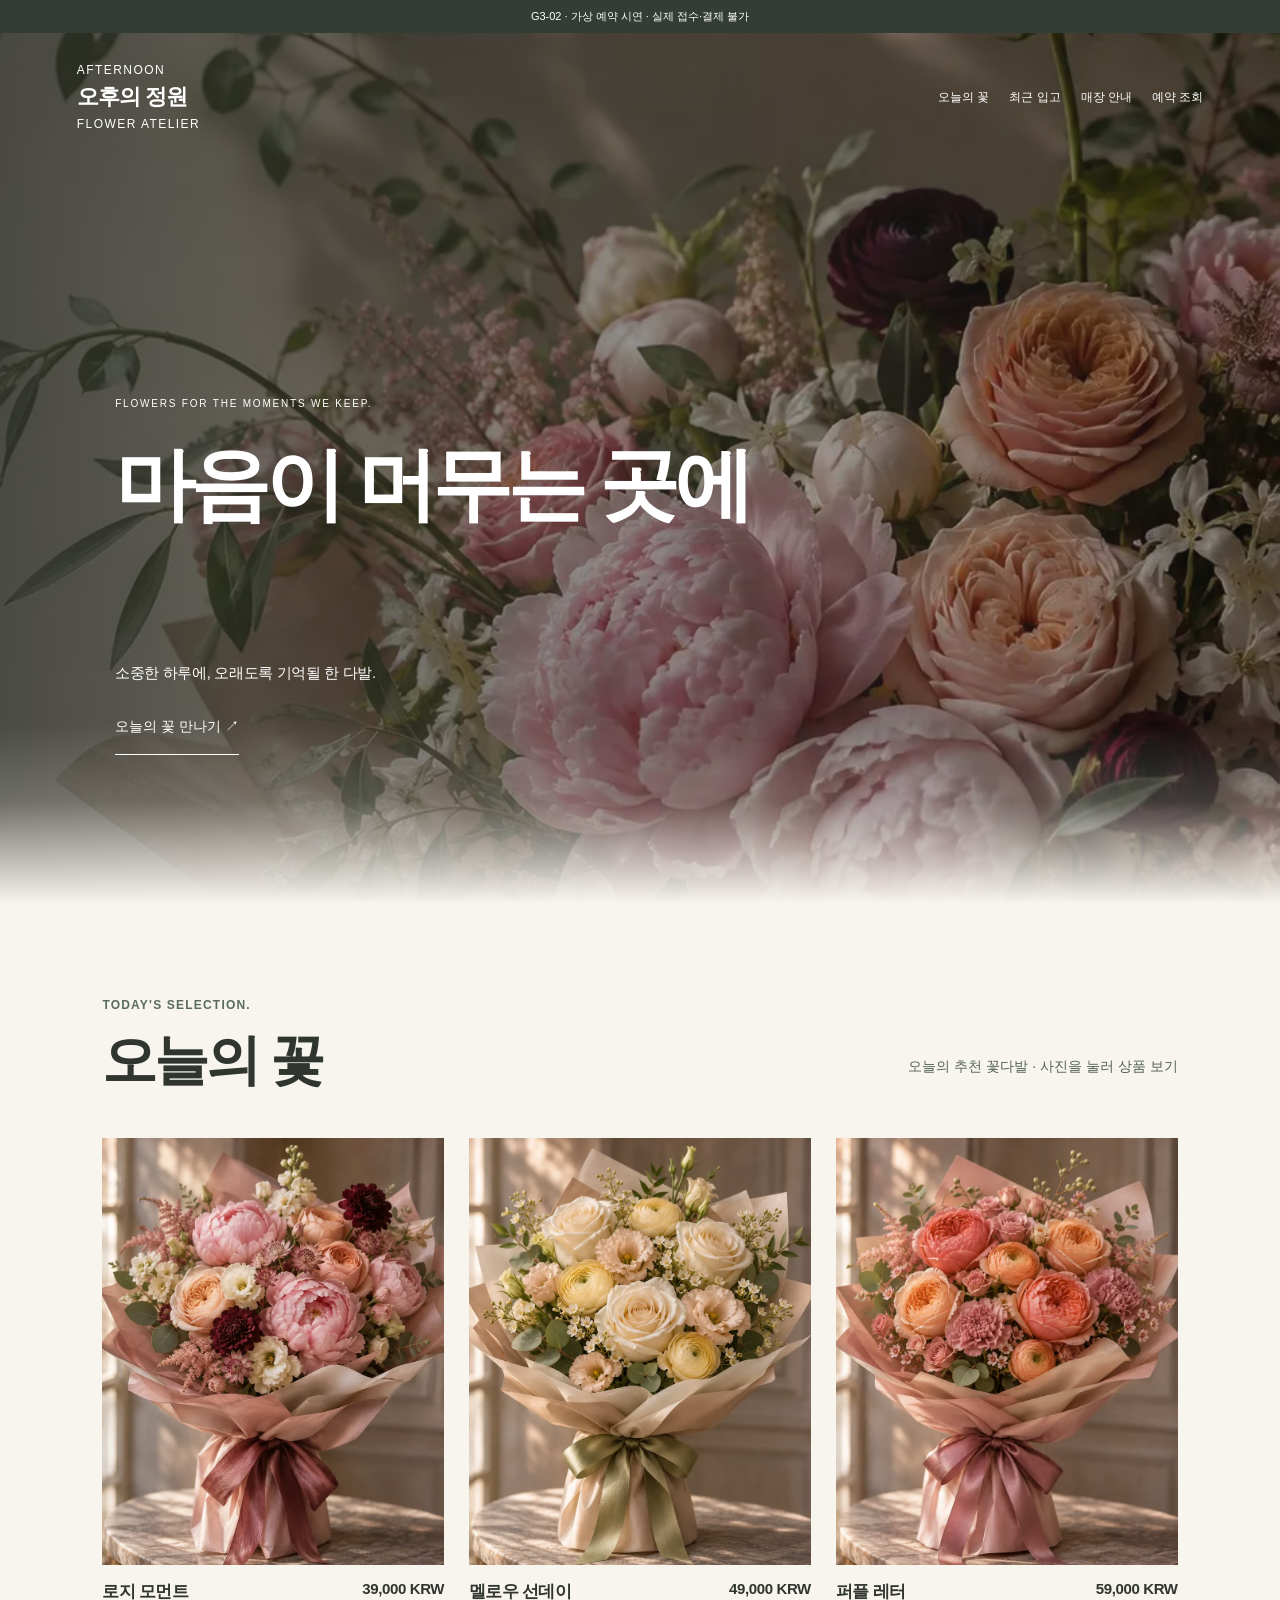
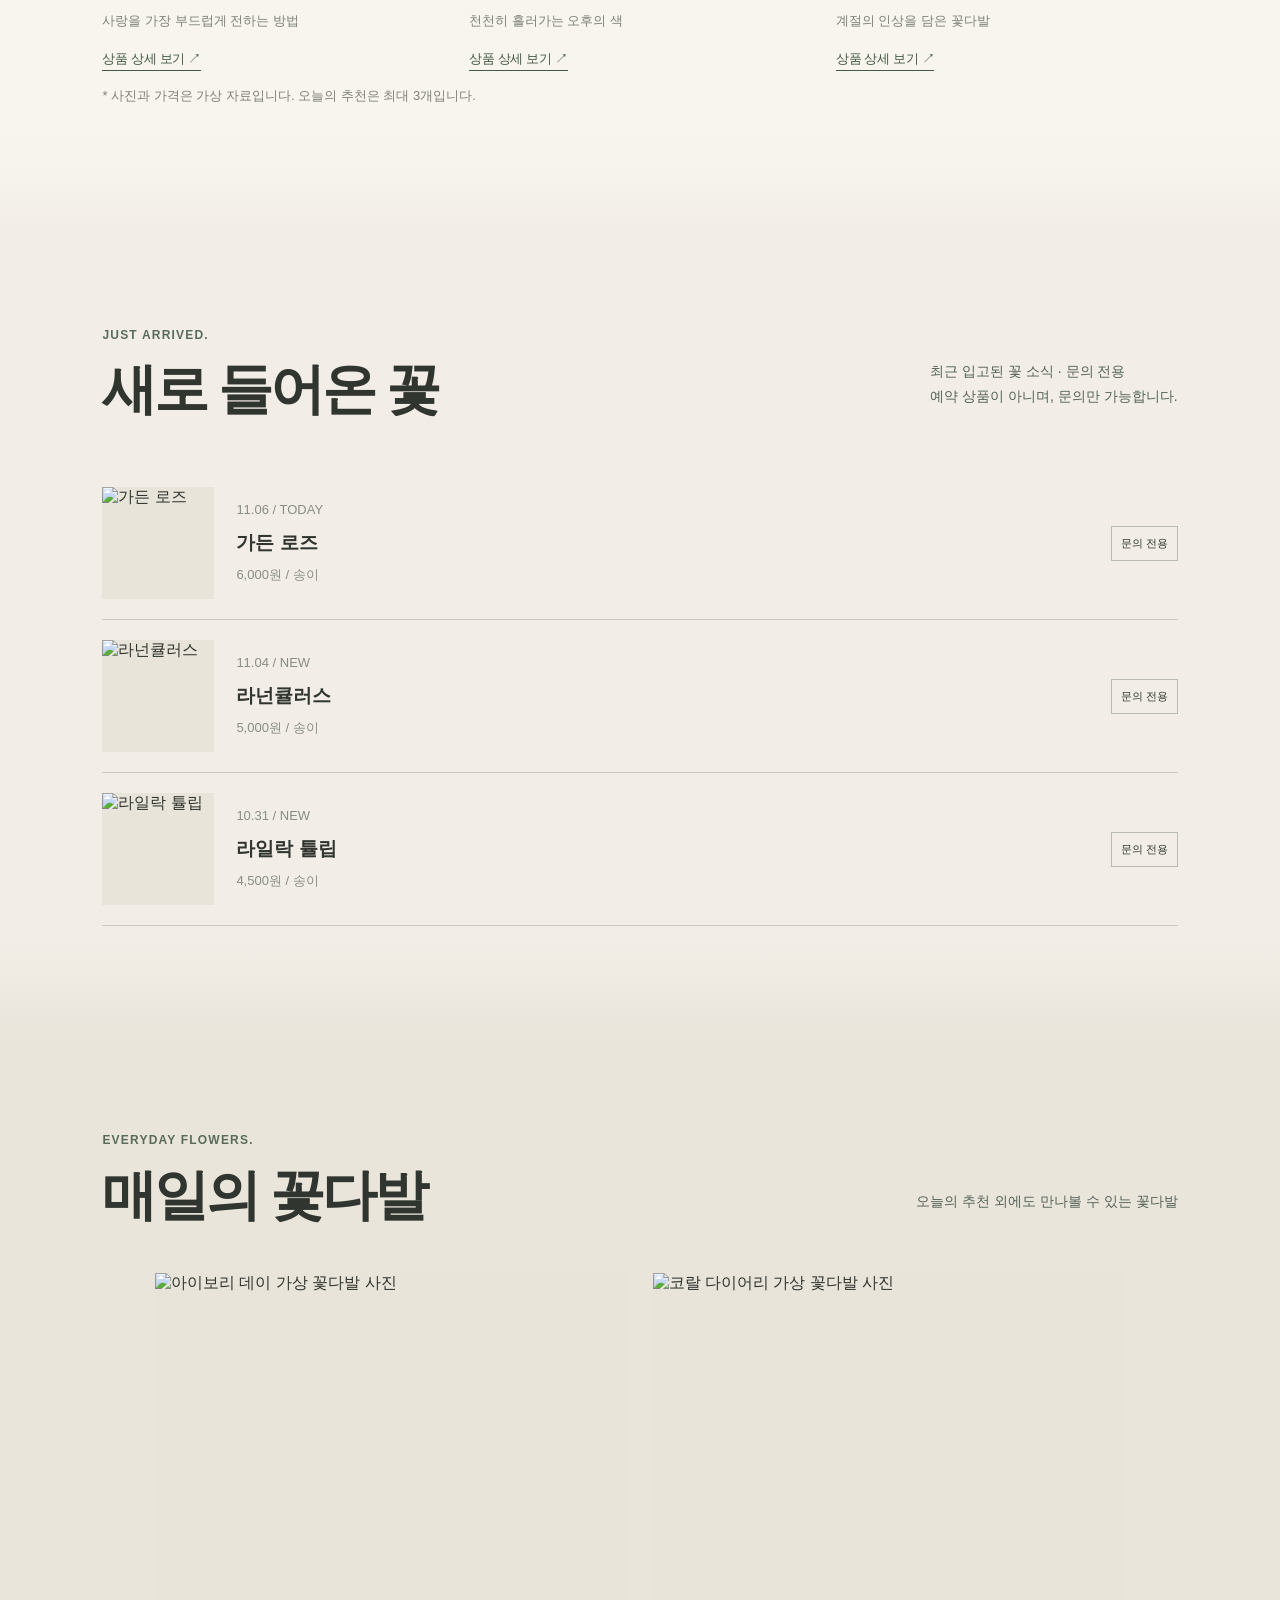
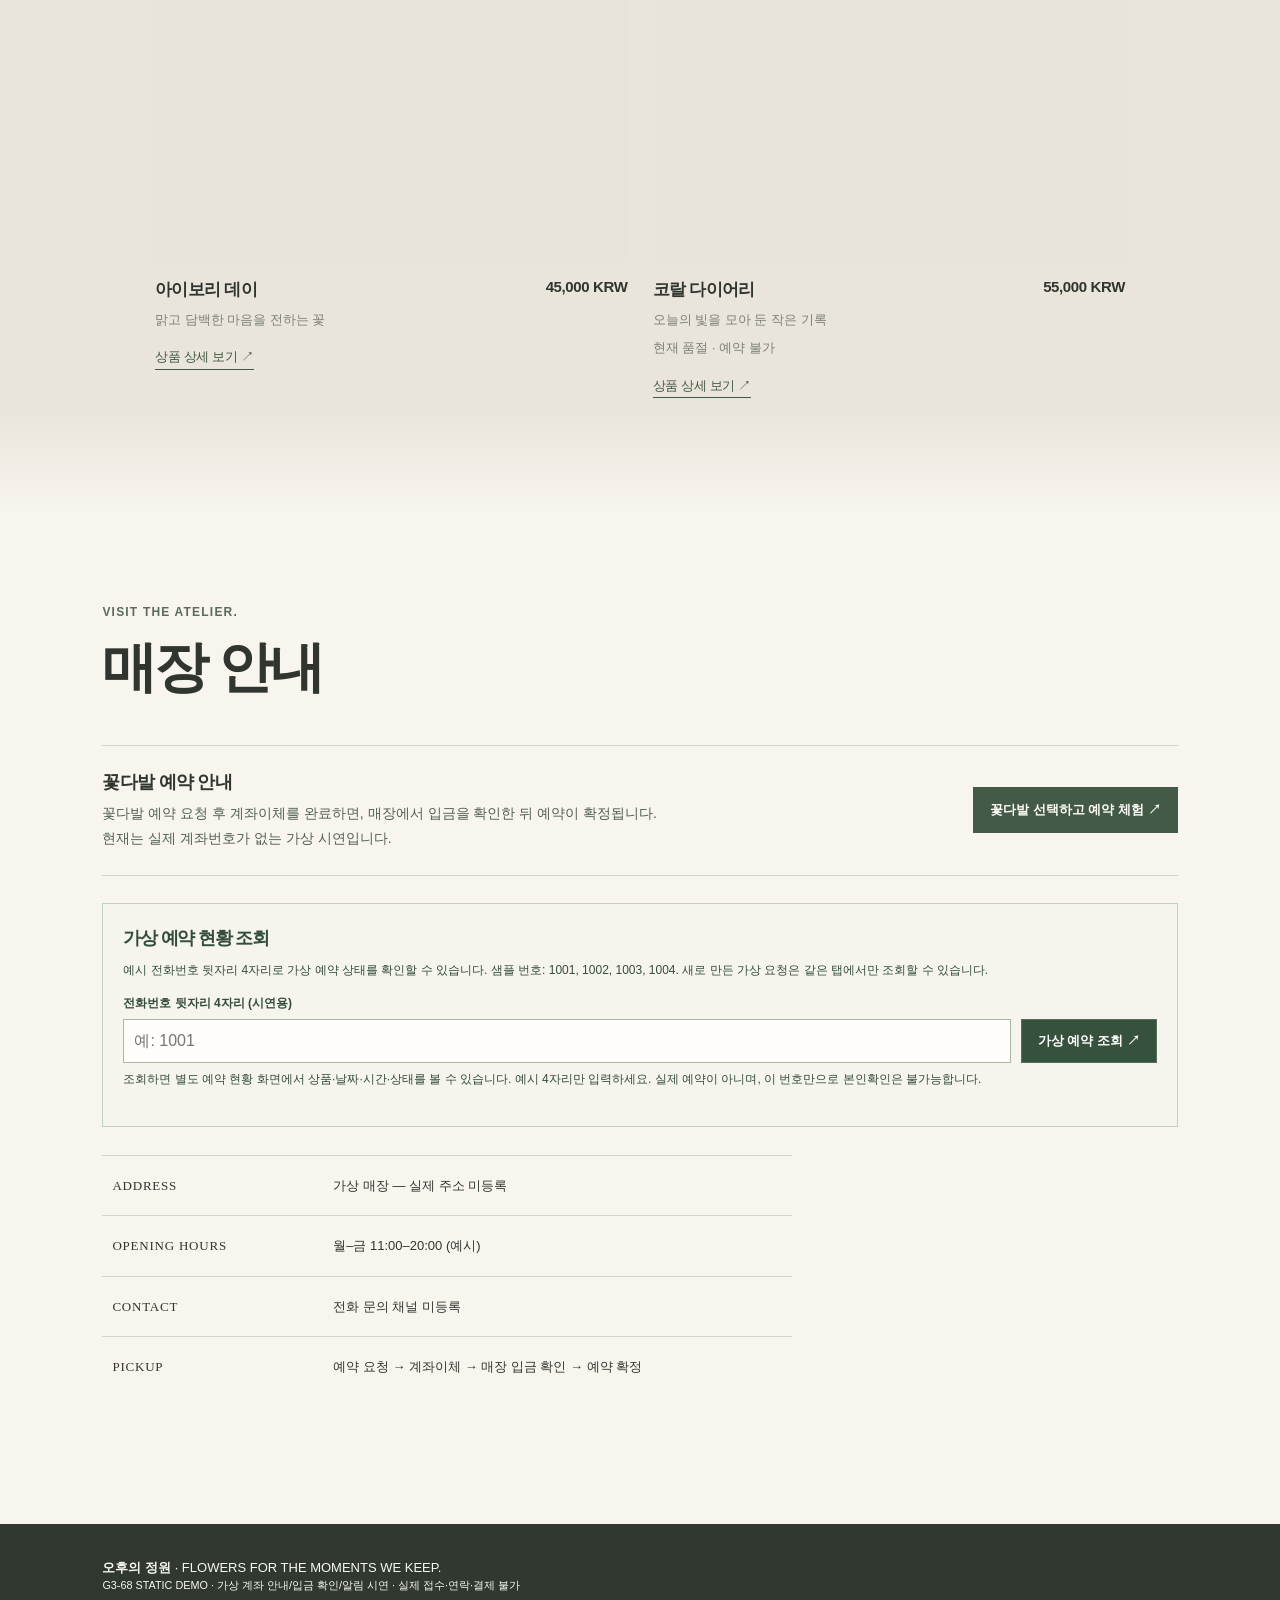
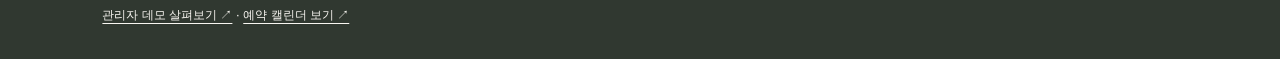
==== commit 48b7d3c5: "style(g3-68): improve mobile three-step booking progress legibility" ====
--- a/index.html
+++ b/index.html
@@ -2131,6 +2131,31 @@
   font-weight:600;
   line-height:1.4;
   letter-spacing:.04em;
+ }
+}
+</style>
+<style id="g3-68-mobile-booking-progress-legibility">
+/* G3-68 — Preserve the approved sequential 3-step booking cue.
+   Restore legible small-screen labels instead of shrinking to 10–11px;
+   allow long Korean labels to wrap inside their original grid columns. */
+@media(max-width:600px){
+ #reservation .reserve-progress li{
+  min-width:0;
+  padding:11px 4px 12px;
+  align-items:flex-start;
+  gap:6px;
+  font-size:12px;
+  line-height:1.6;
+  overflow-wrap:anywhere;
+ }
+ #reservation .reserve-progress .step-number{
+  font-size:11px;
+  line-height:1.7;
+ }
+ #reservation .reserve-progress small{
+  font-size:11px;
+  line-height:1.5;
+  white-space:normal;
  }
 }
 </style>
@@ -2426,7 +2451,7 @@
  <p id="calRefreshStatus" class="cal-persist-note" role="status" aria-live="polite" aria-atomic="true"></p>
  <p class="cal-persist-note">이 화면은 가상 예약 시연입니다. 실제 고객정보를 저장하지 않으며, 예약 정보는 이 브라우저에만 보존됩니다. 새로고침 버튼으로 최신 상태를 다시 불러올 수 있습니다. 실제 사용에는 관리자 로그인과 서버 데이터베이스가 필요합니다.</p>
 </section>
-<footer class="foot"><b>오후의 정원</b> · FLOWERS FOR THE MOMENTS WE KEEP.<br><small>G3-67 STATIC DEMO · 가상 계좌 안내/입금 확인/알림 시연 · 실제 접수·연락·결제 불가</small><br><a class="admin-footer-link" href="#/admin-demo">관리자 데모 살펴보기 ↗</a> · <a class="admin-footer-link" href="#/calendar-demo">예약 캘린더 보기 ↗</a></footer>
+<footer class="foot"><b>오후의 정원</b> · FLOWERS FOR THE MOMENTS WE KEEP.<br><small>G3-68 STATIC DEMO · 가상 계좌 안내/입금 확인/알림 시연 · 실제 접수·연락·결제 불가</small><br><a class="admin-footer-link" href="#/admin-demo">관리자 데모 살펴보기 ↗</a> · <a class="admin-footer-link" href="#/calendar-demo">예약 캘린더 보기 ↗</a></footer>
 <script>
 /* G3-41: Only a *home-page reload* starts from the hero.
    Preserve user-clicked in-page anchors, subpage deep links, and back/forward visits. */
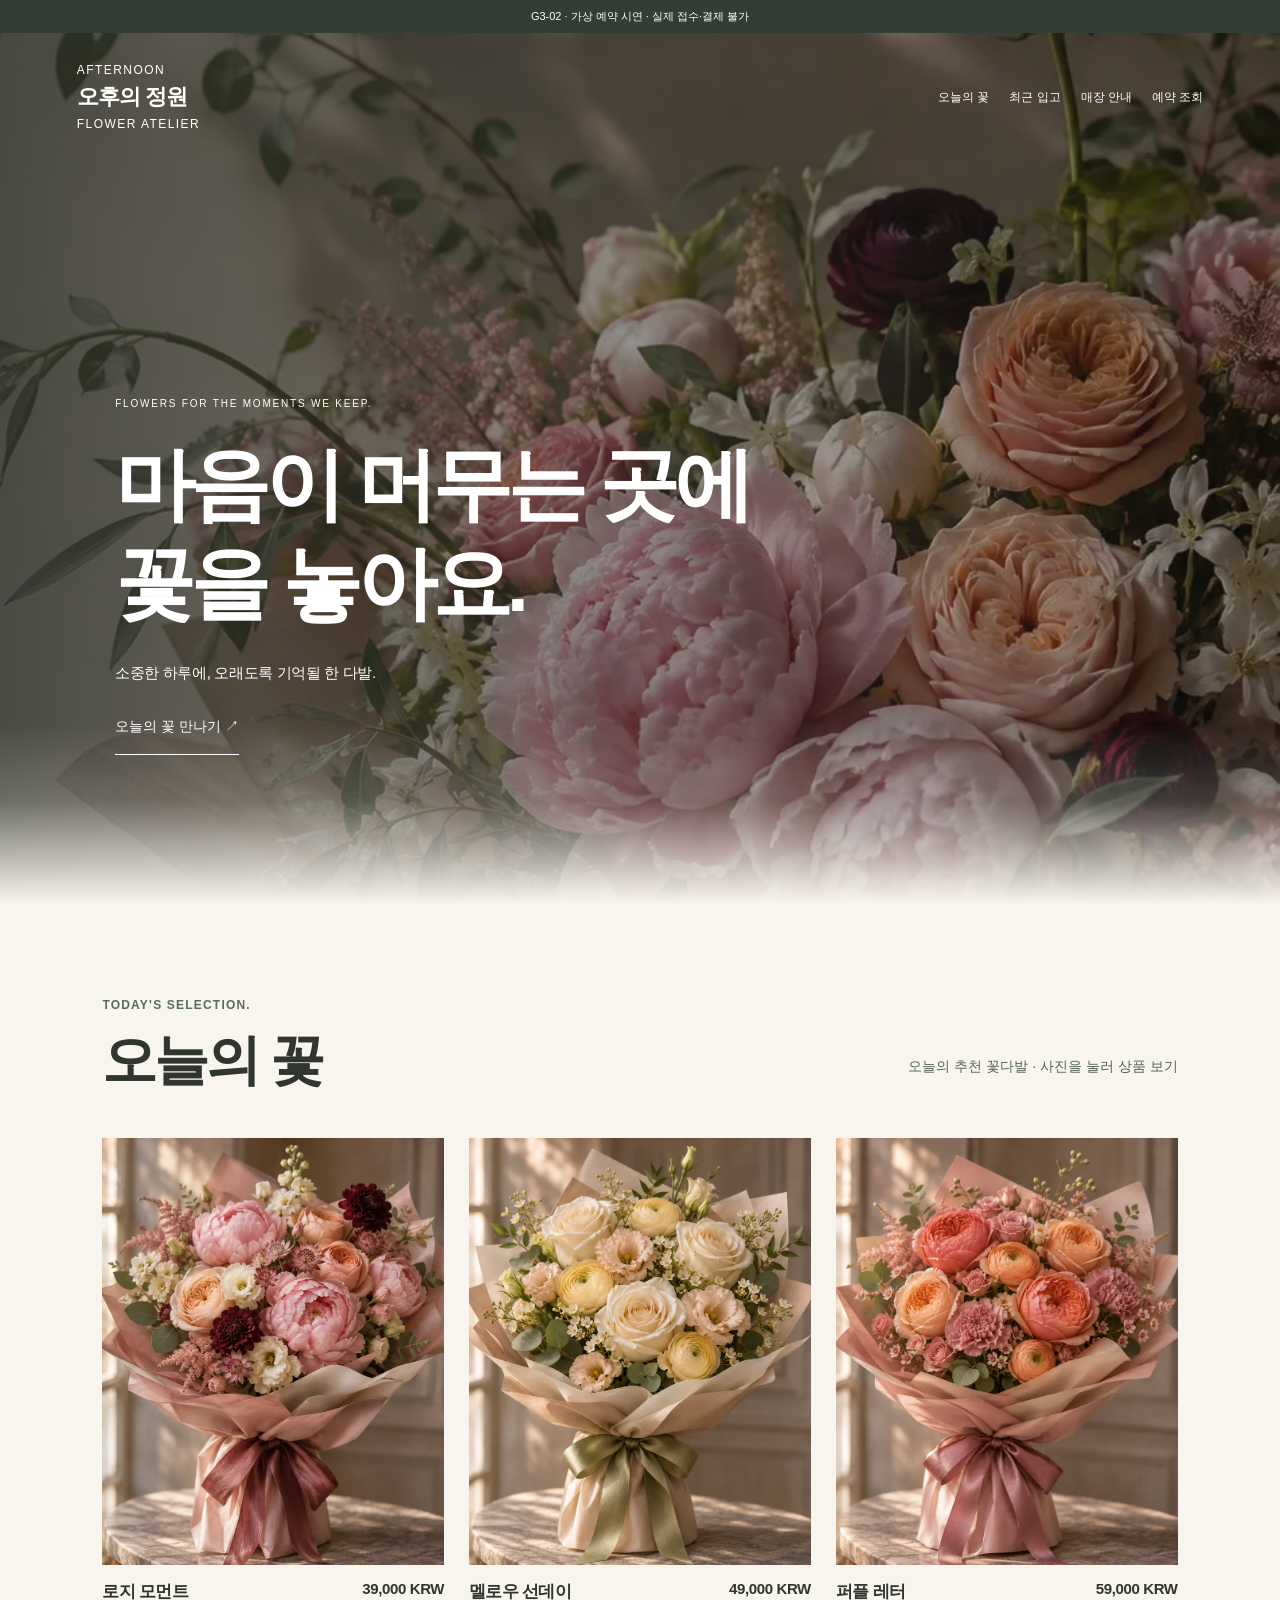
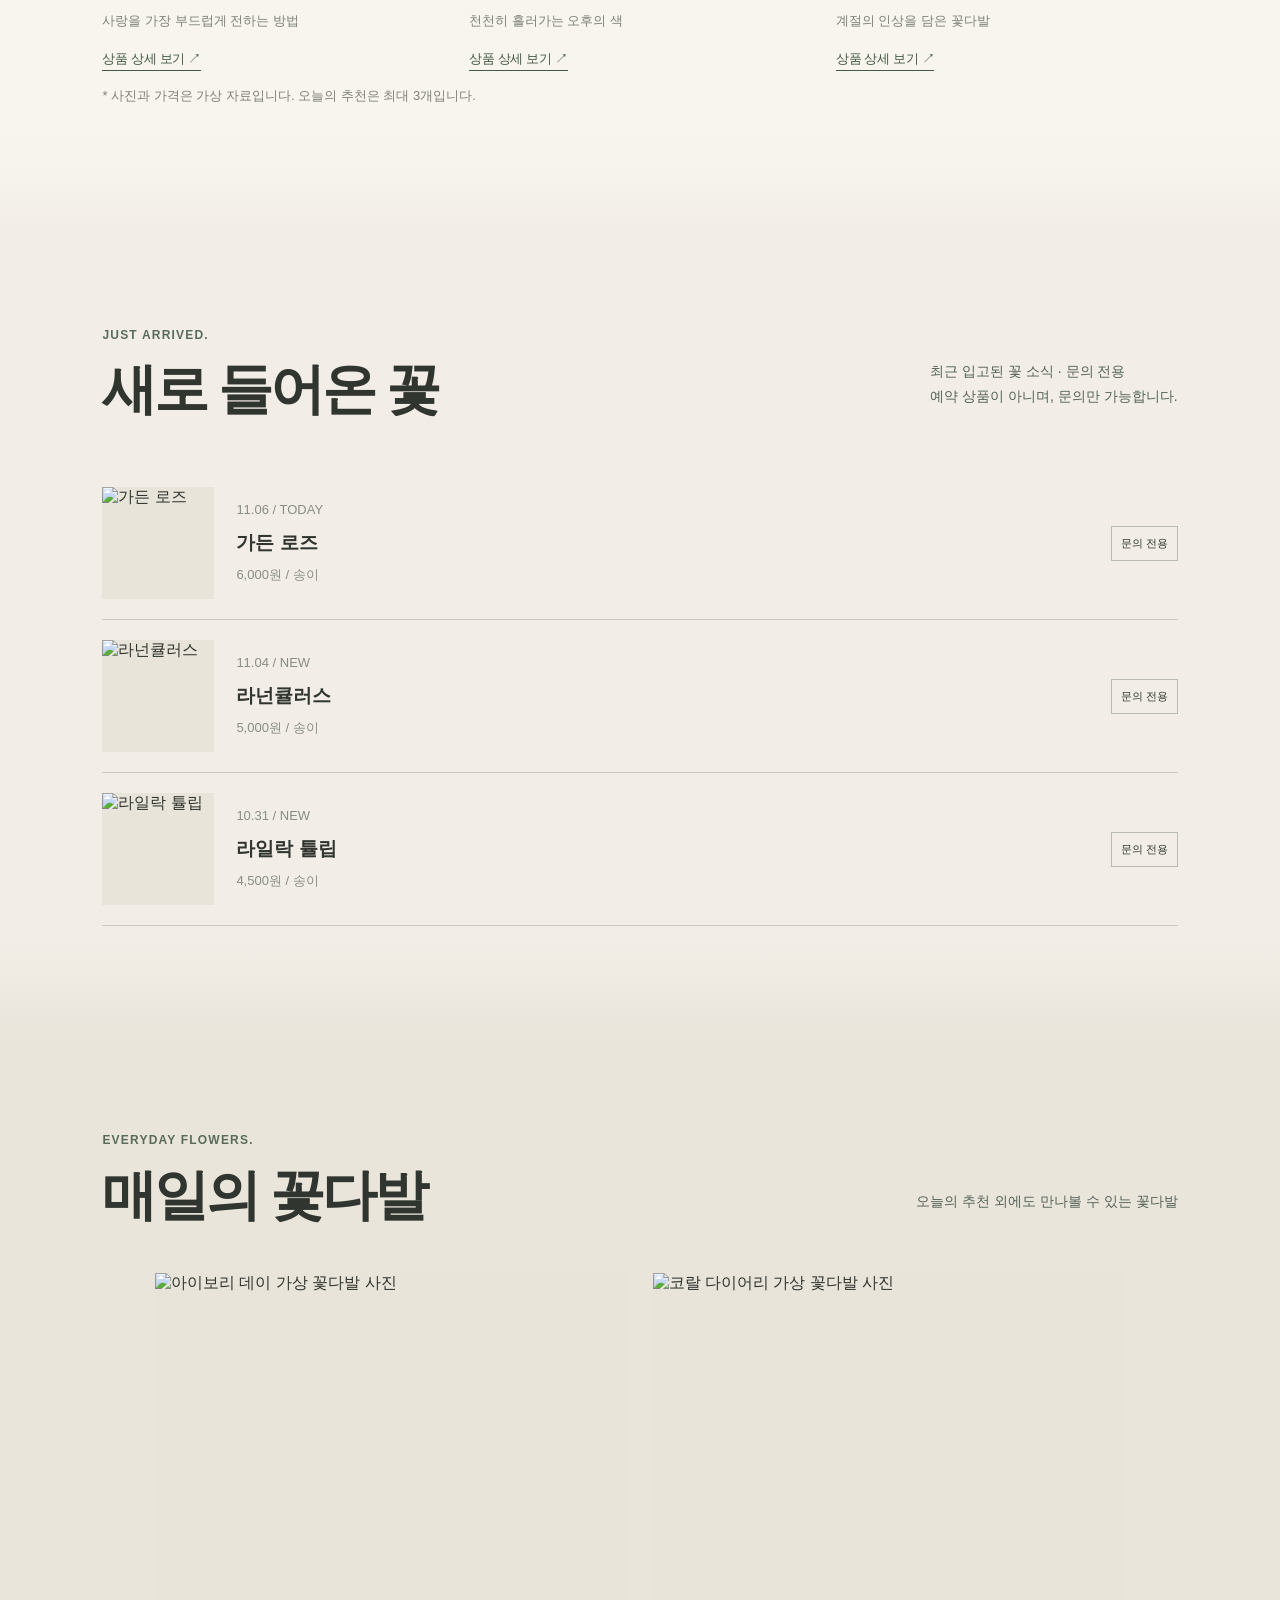
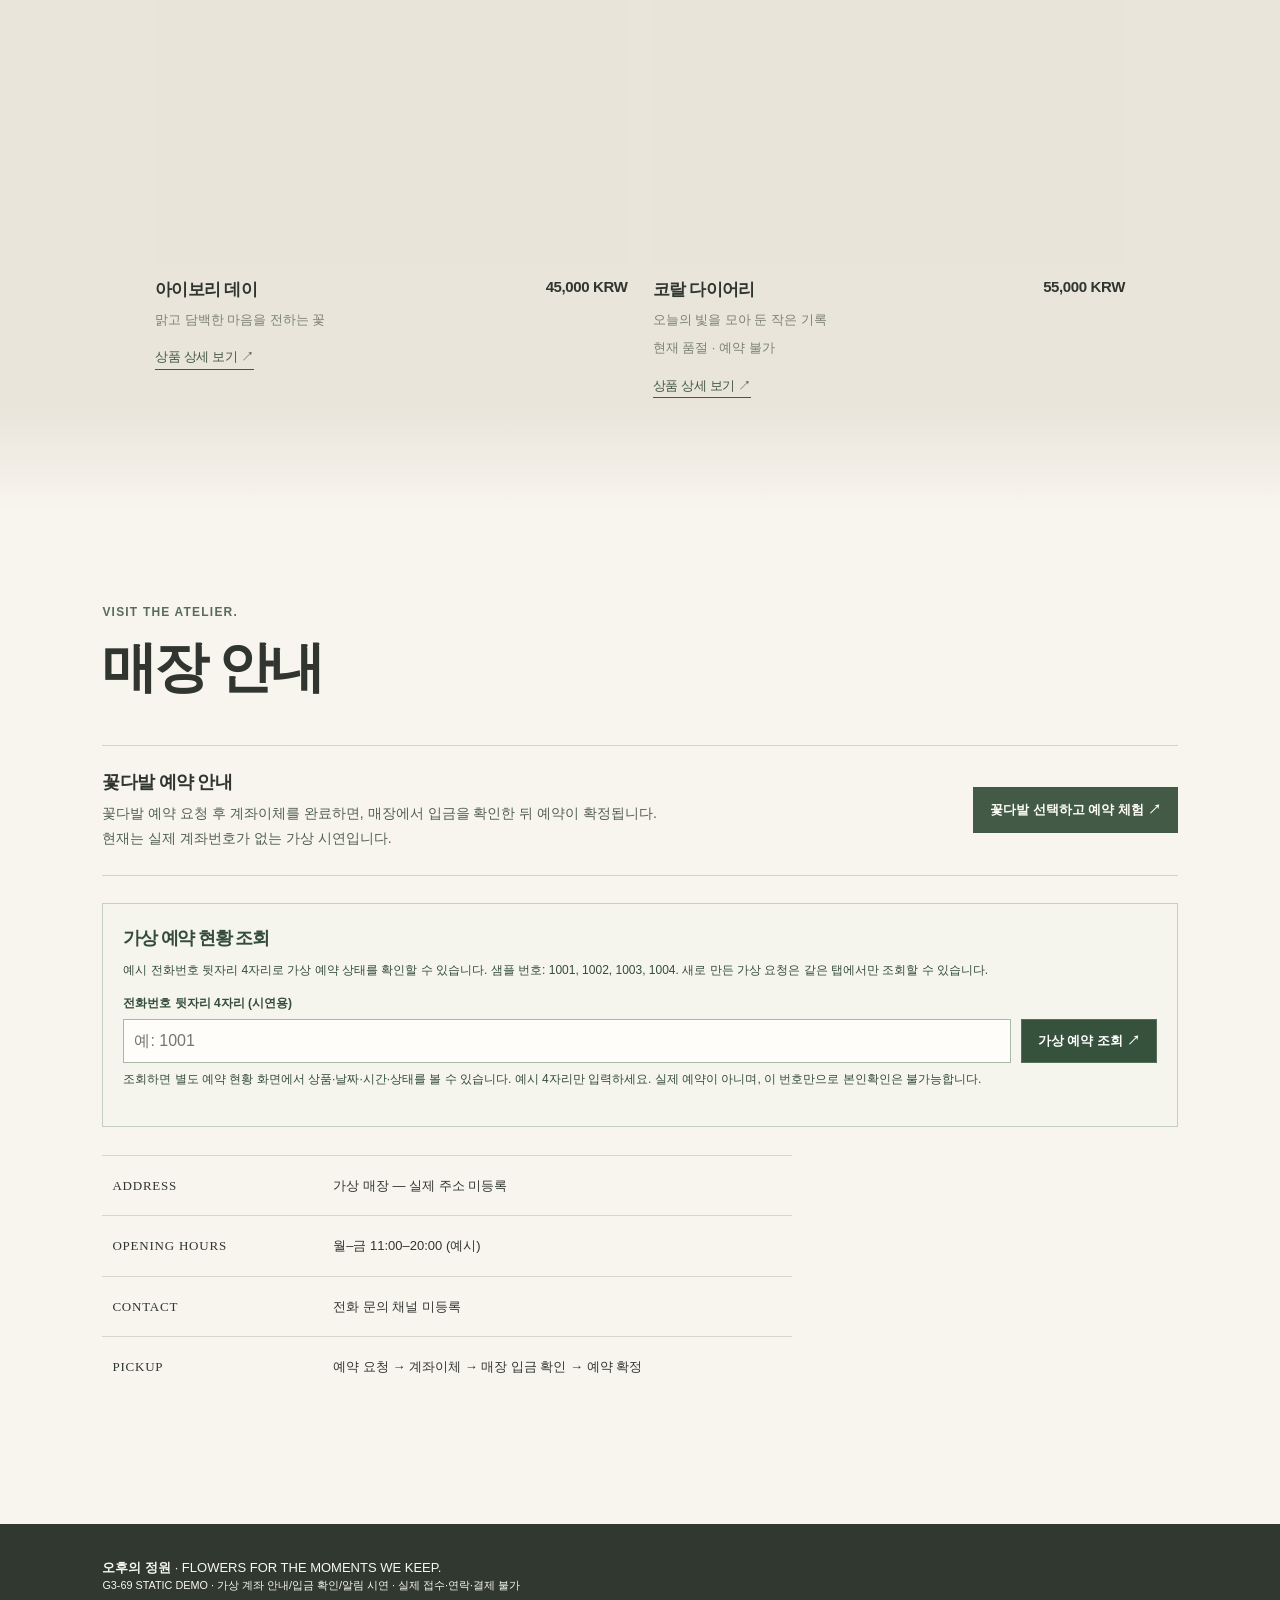
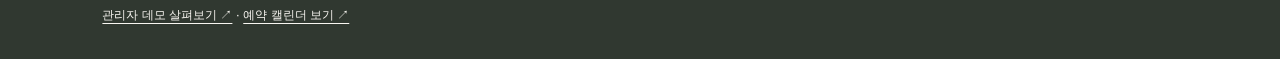
==== commit 861f97a8: "feat(g3-69): link owner studio from existing demo manager and enable opt-in preview bridge" ====
--- a/index.html
+++ b/index.html
@@ -2158,6 +2158,12 @@
   white-space:normal;
  }
 }
+</style>
+<style id="g3-69-owner-entry">
+/* Entry to the independent demo-only owner content editor; no admin privilege claim. */
+#adminDemo .owner-studio-entry{font-size:13px;line-height:1.7;margin:-11px 0 23px;color:#536755}
+#adminDemo .owner-studio-entry a{display:inline-flex;align-items:center;min-height:44px;color:#35583d;text-decoration:underline;text-underline-offset:4px;font-weight:650}
+#adminDemo .owner-studio-entry small{display:block;font-size:12px;color:#607063}
 </style>
 </head><body>
 <div class="banner">G3-02 · 가상 예약 시연 · 실제 접수·결제 불가</div><main id="home">
@@ -2336,6 +2342,7 @@
  <div class="admin-kicker">MANAGER WORKSPACE · DEMO</div>
  <h1 class="admin-title" id="adminHeading">예약 요청 관리</h1>
  <p class="admin-intro">예약 고객의 <b>계좌이체가 완료되고 실제 입금이 확인된 후에만 예약을 확정</b>하는 운영 방식을 시연합니다. 이 데모에서는 가상 송금 표시 후 관리자가 수동 확정합니다. 실제 은행 거래 내역 확인·고객 정보·로그인·알림·서버 저장 기능은 없으며, 공개된 시연 화면이지 실제 관리자 시스템이 아닙니다.</p>
+ <p class="owner-studio-entry"><a href="./owner-studio.html">상품·매장 정보 편집 데모 ↗</a><small>왼쪽 편집 · 오른쪽 실제 고객 화면 미리보기 · 변경 사항 게시 안 됨</small></p>
  <section class="account-preview" aria-label="가상 계좌 안내 설정">
    <div>
      <div class="admin-kicker">PAYMENT INSTRUCTIONS · PREVIEW</div>
@@ -2451,7 +2458,7 @@
  <p id="calRefreshStatus" class="cal-persist-note" role="status" aria-live="polite" aria-atomic="true"></p>
  <p class="cal-persist-note">이 화면은 가상 예약 시연입니다. 실제 고객정보를 저장하지 않으며, 예약 정보는 이 브라우저에만 보존됩니다. 새로고침 버튼으로 최신 상태를 다시 불러올 수 있습니다. 실제 사용에는 관리자 로그인과 서버 데이터베이스가 필요합니다.</p>
 </section>
-<footer class="foot"><b>오후의 정원</b> · FLOWERS FOR THE MOMENTS WE KEEP.<br><small>G3-68 STATIC DEMO · 가상 계좌 안내/입금 확인/알림 시연 · 실제 접수·연락·결제 불가</small><br><a class="admin-footer-link" href="#/admin-demo">관리자 데모 살펴보기 ↗</a> · <a class="admin-footer-link" href="#/calendar-demo">예약 캘린더 보기 ↗</a></footer>
+<footer class="foot"><b>오후의 정원</b> · FLOWERS FOR THE MOMENTS WE KEEP.<br><small>G3-69 STATIC DEMO · 가상 계좌 안내/입금 확인/알림 시연 · 실제 접수·연락·결제 불가</small><br><a class="admin-footer-link" href="#/admin-demo">관리자 데모 살펴보기 ↗</a> · <a class="admin-footer-link" href="#/calendar-demo">예약 캘린더 보기 ↗</a></footer>
 <script>
 /* G3-41: Only a *home-page reload* starts from the hero.
    Preserve user-clicked in-page anchors, subpage deep links, and back/forward visits. */
@@ -3781,4 +3788,4 @@
   document.addEventListener('click',userTappedLink,{passive:true});
   window.addEventListener('pageshow',userScrolled,{passive:true});
 })();
-</script></body></html>
+</script><script src="./assets/owner-preview.js"></script></body></html>
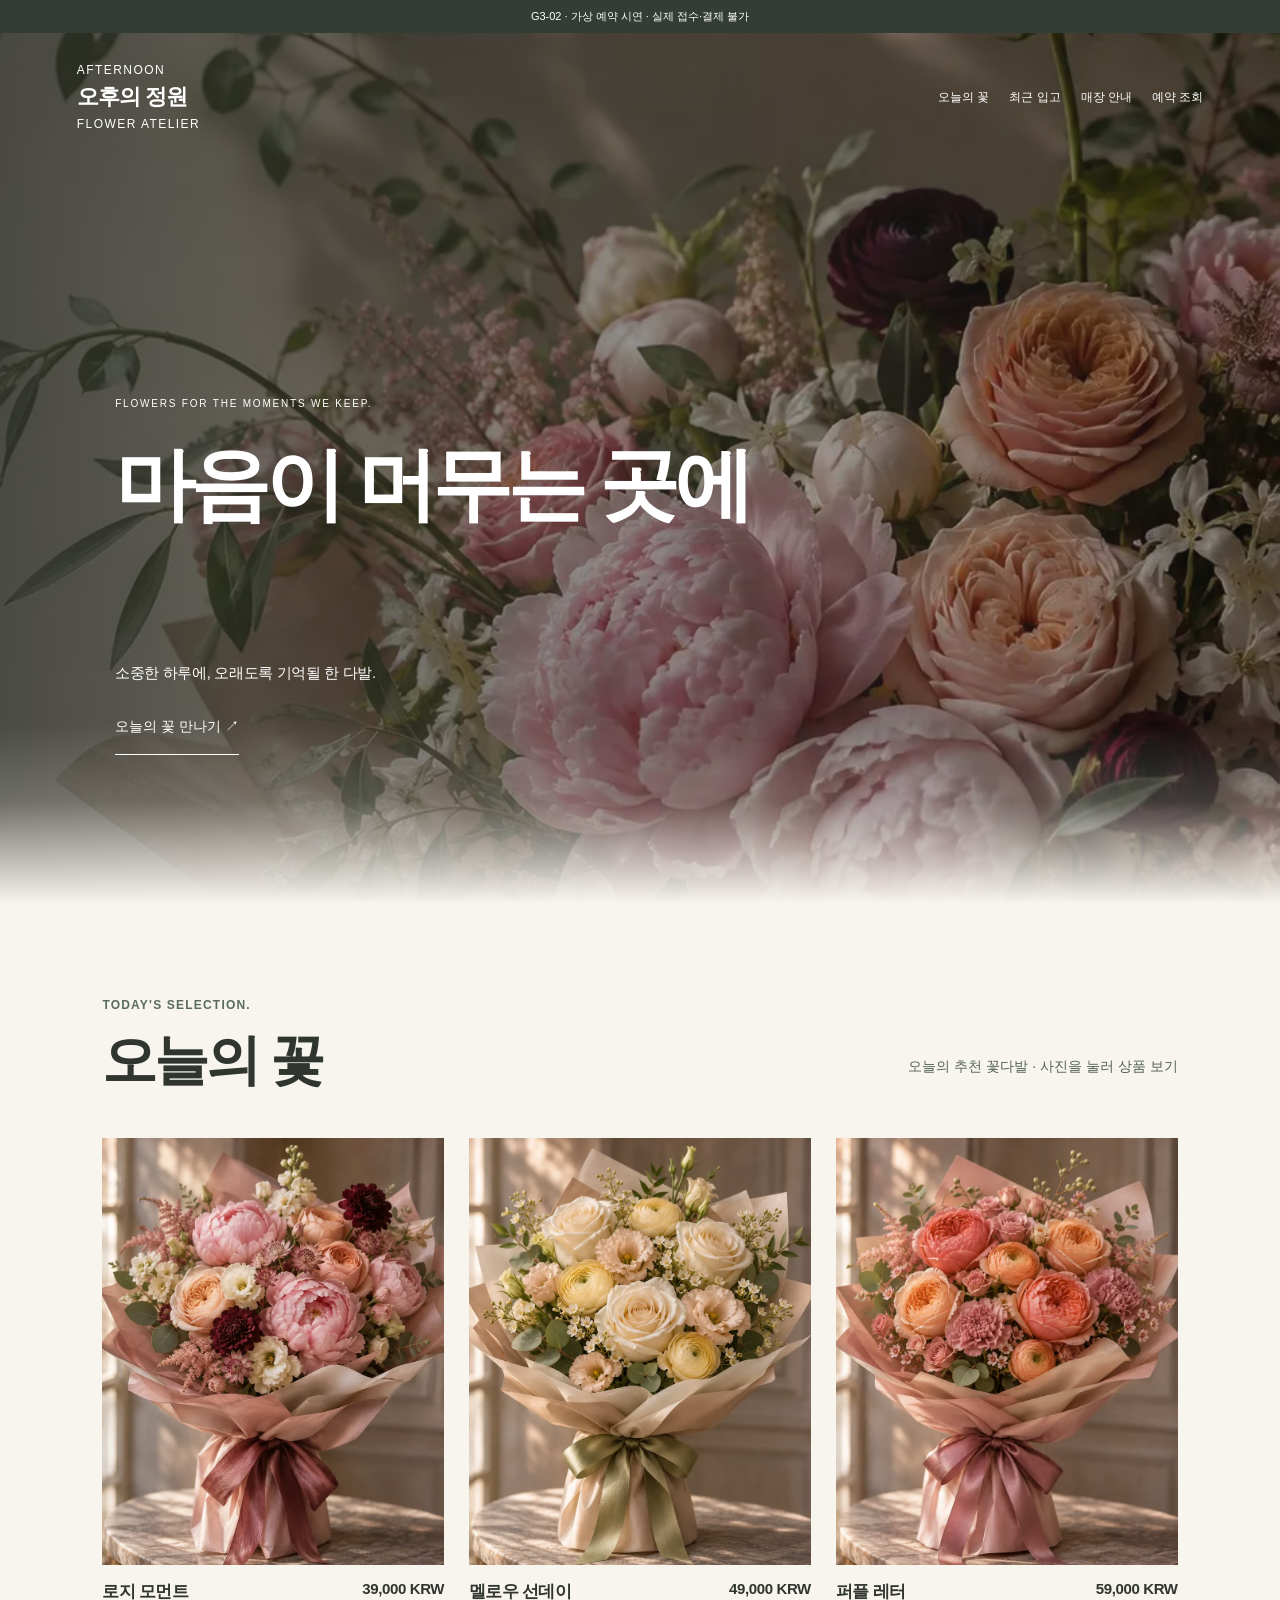
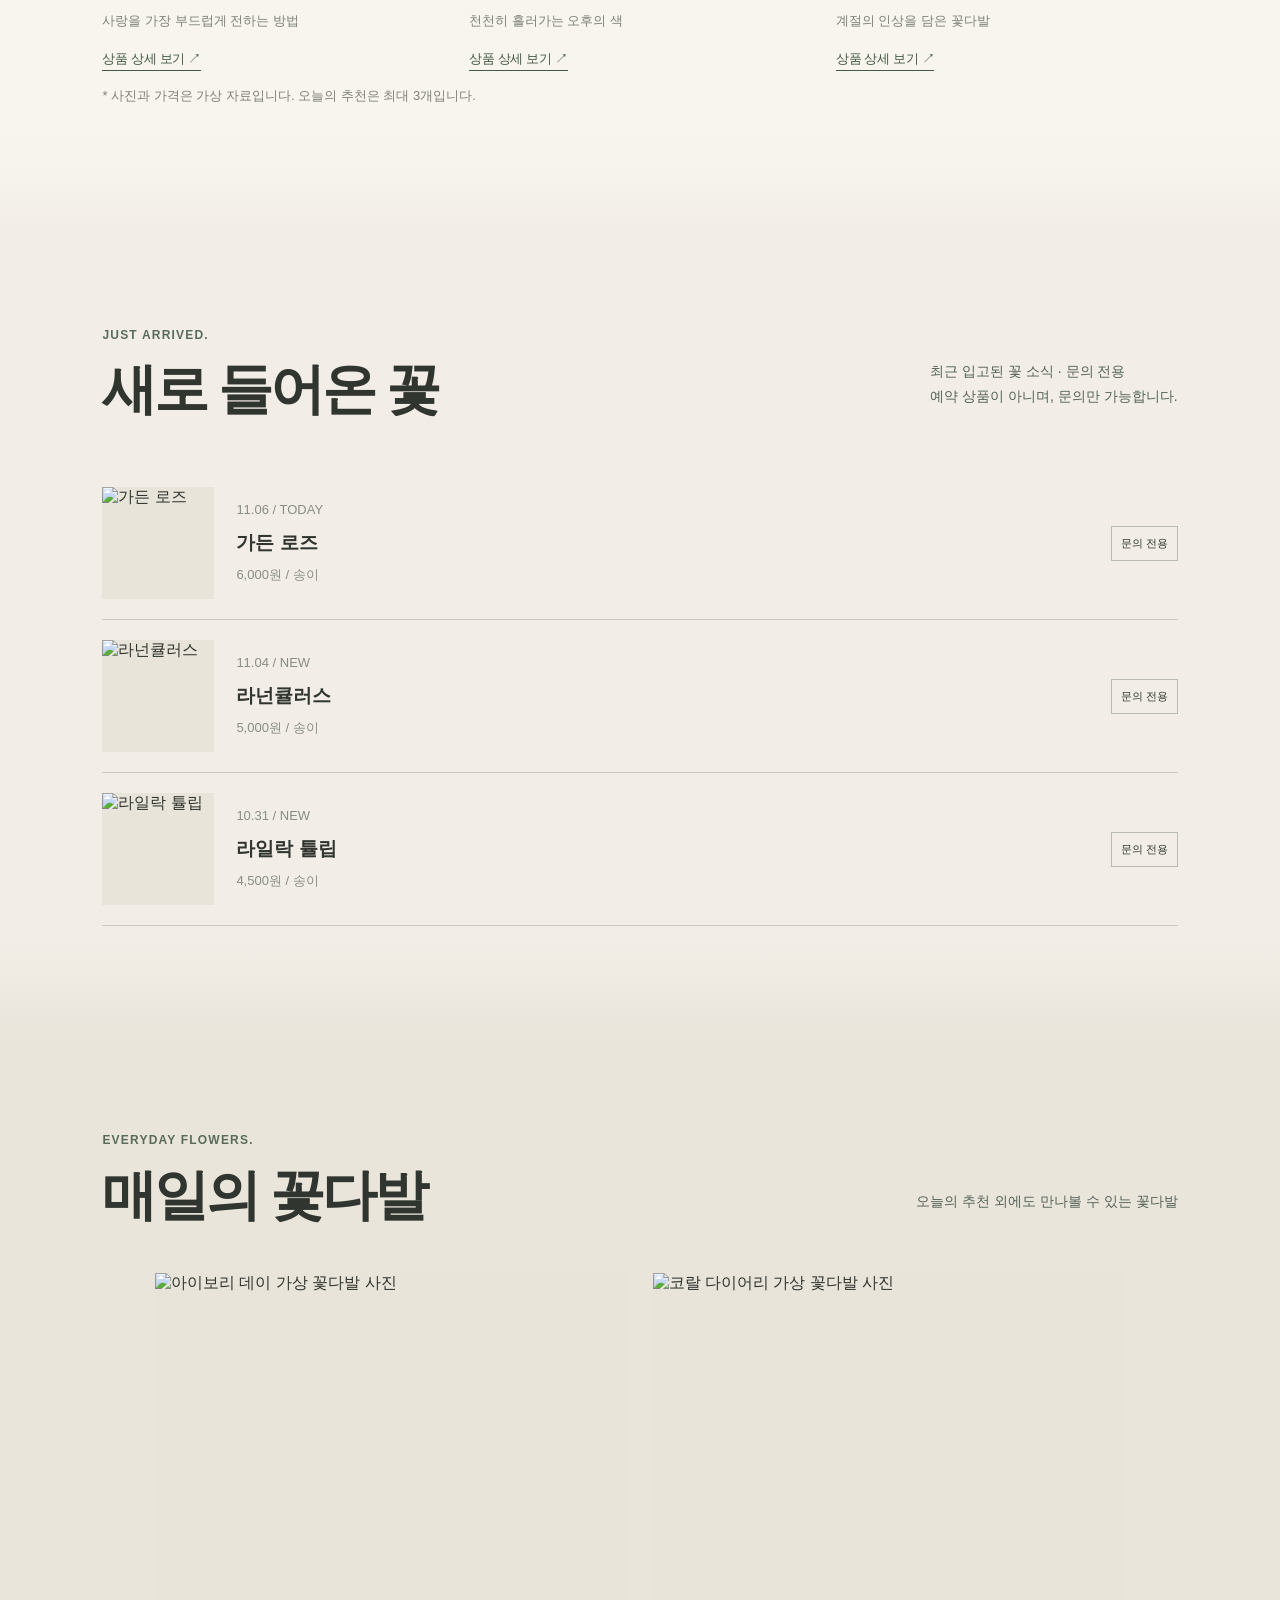
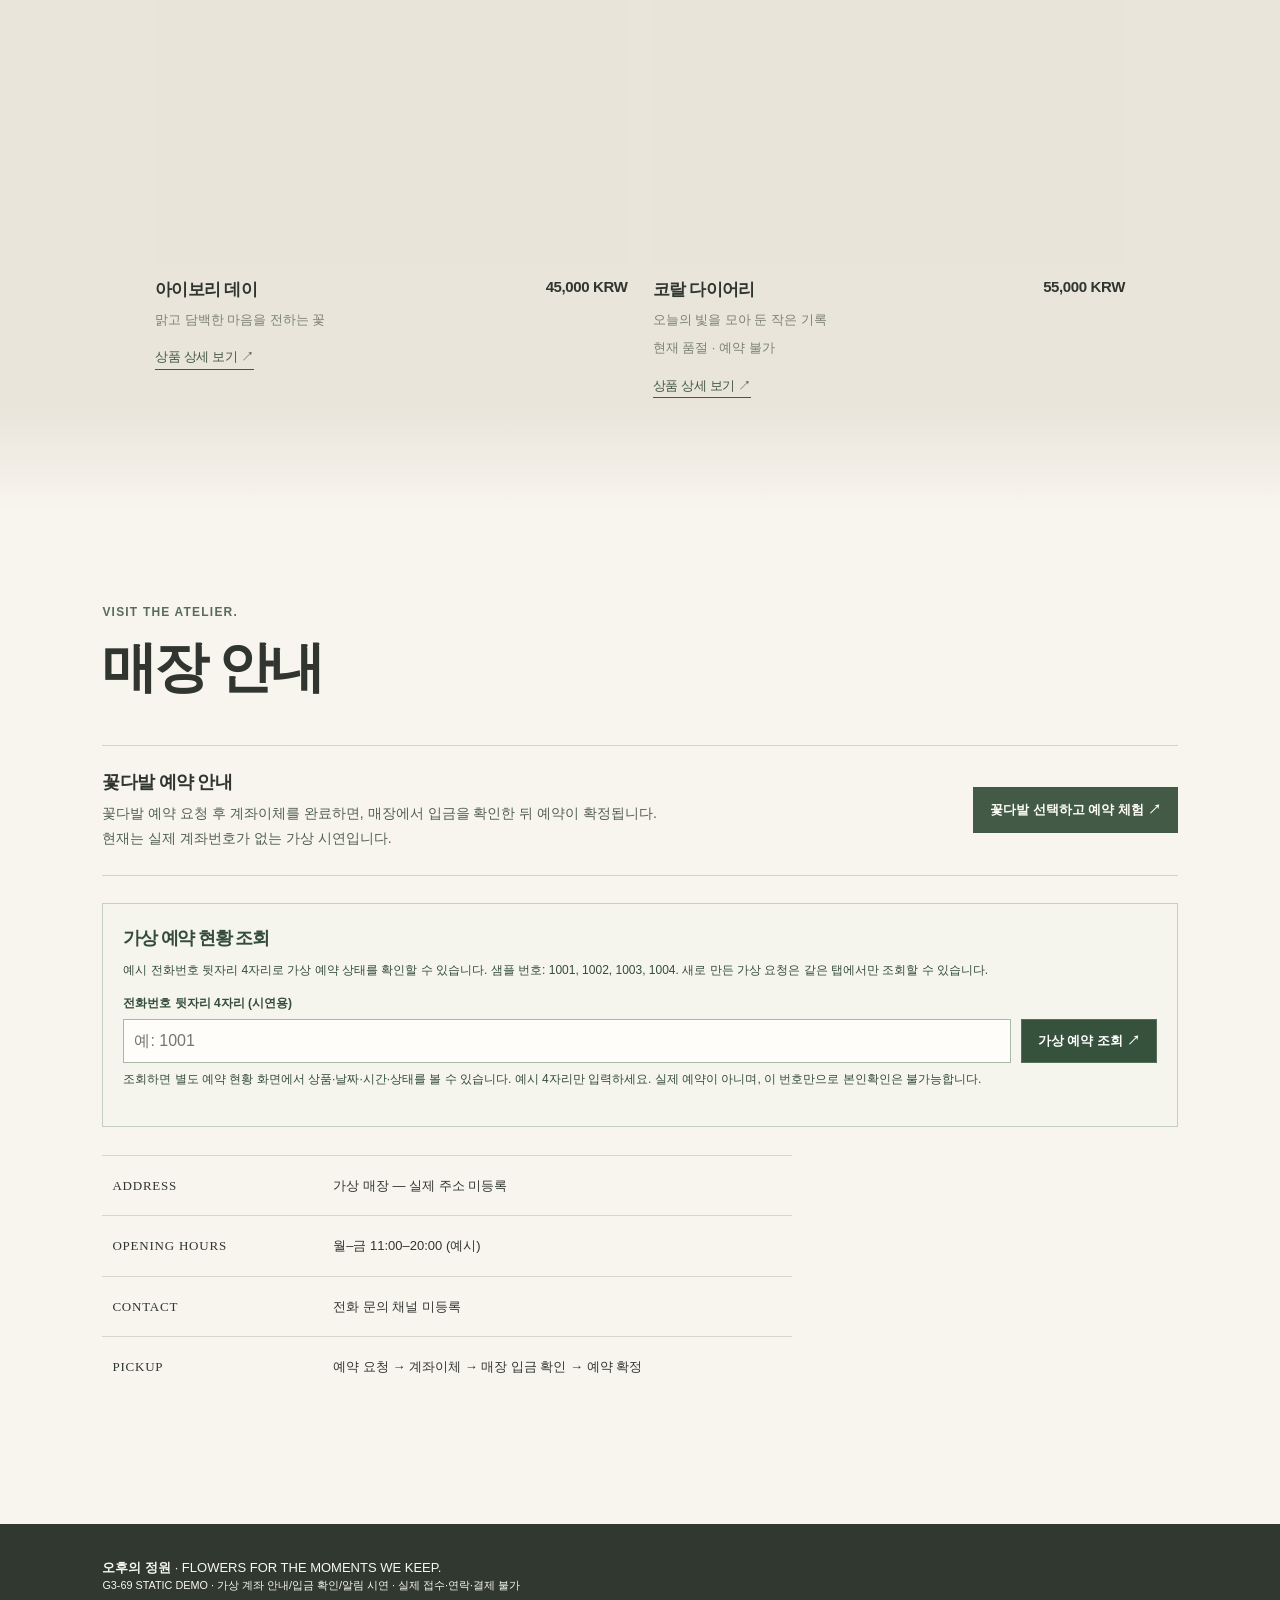
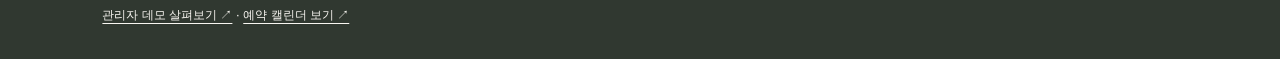
==== commit d2336824: "fix(g3-69): isolate iframe preview from synthetic booking localStorage" ====
--- a/index.html
+++ b/index.html
@@ -2535,6 +2535,8 @@
 let adminSequence=5;
 /* Synthetic booking metadata only; never persist the form's name, telephone or note. */
 const DEMO_BOOKINGS_KEY='afternoon-garden-calendar-demo-v1';
+/* Owner preview uses only in-memory synthetic data; never share/write normal demo storage. */
+const OWNER_PREVIEW_ONLY=new URLSearchParams(window.location.search).get('owner-preview')==='1'&&window.parent!==window;
 /* G3-12: bounded, client-only synthetic history; reject new demo requests before saved data becomes unreadable. */
 const DEMO_BOOKINGS_LIMIT=500;
 const DEMO_ID_LIMIT=999999;
@@ -2544,6 +2546,7 @@
  return number>=1&&number<=4?samples[number-1]:'체험 고객 '+String(number).padStart(3,'0')+' (가상)';
 }
 function saveDemoBookings(){
+ if(OWNER_PREVIEW_ONLY)return;
  try{
   const records=adminRequests.map(item=>({
    id:item.id,productIndex:item.productIndex,date:item.date,time:item.time,
@@ -2553,6 +2556,7 @@
  }catch(err){/* Private browsing or storage denial: in-memory demo still works. */}
 }
 function restoreDemoBookings(){
+ if(OWNER_PREVIEW_ONLY){adminRequests=initialAdminRequests();adminSequence=5;return false;}
  try{
   const raw=window.localStorage.getItem(DEMO_BOOKINGS_KEY);
   if(!raw){adminRequests=initialAdminRequests();adminSequence=5;return false;}
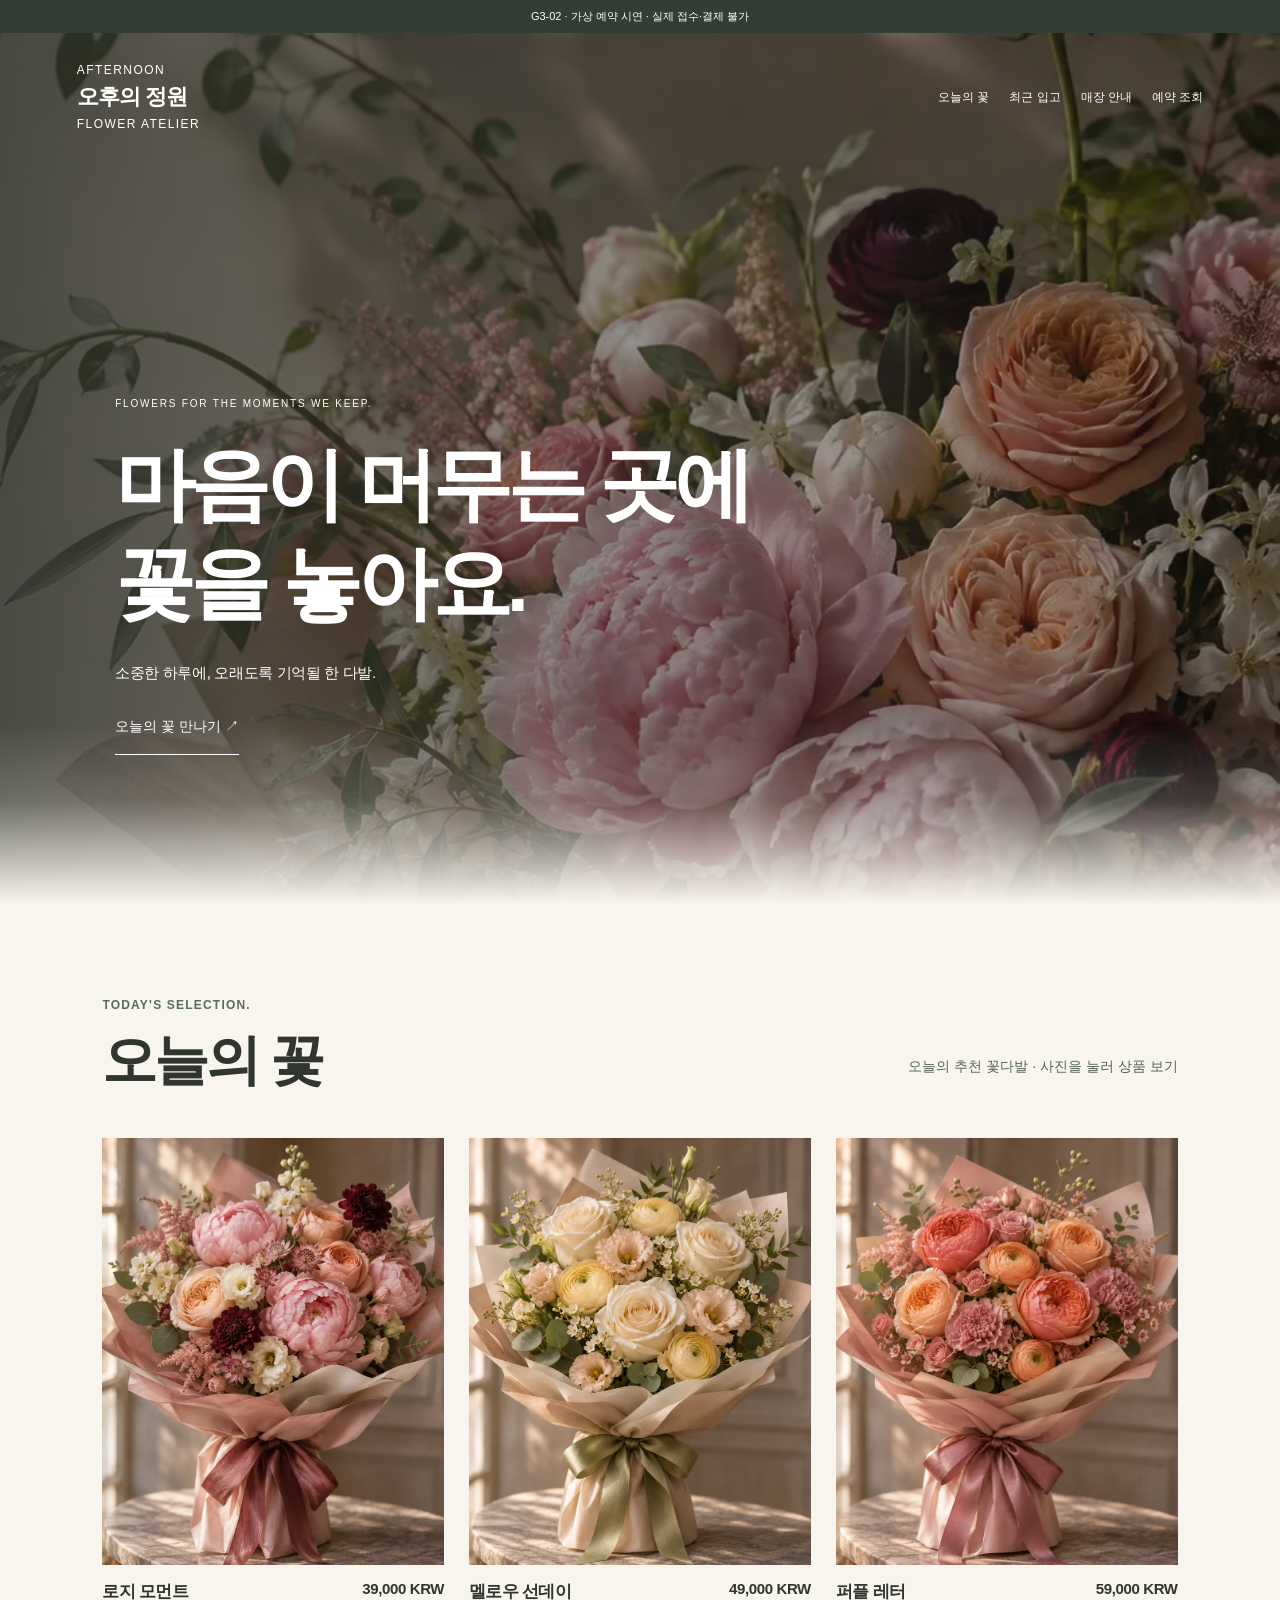
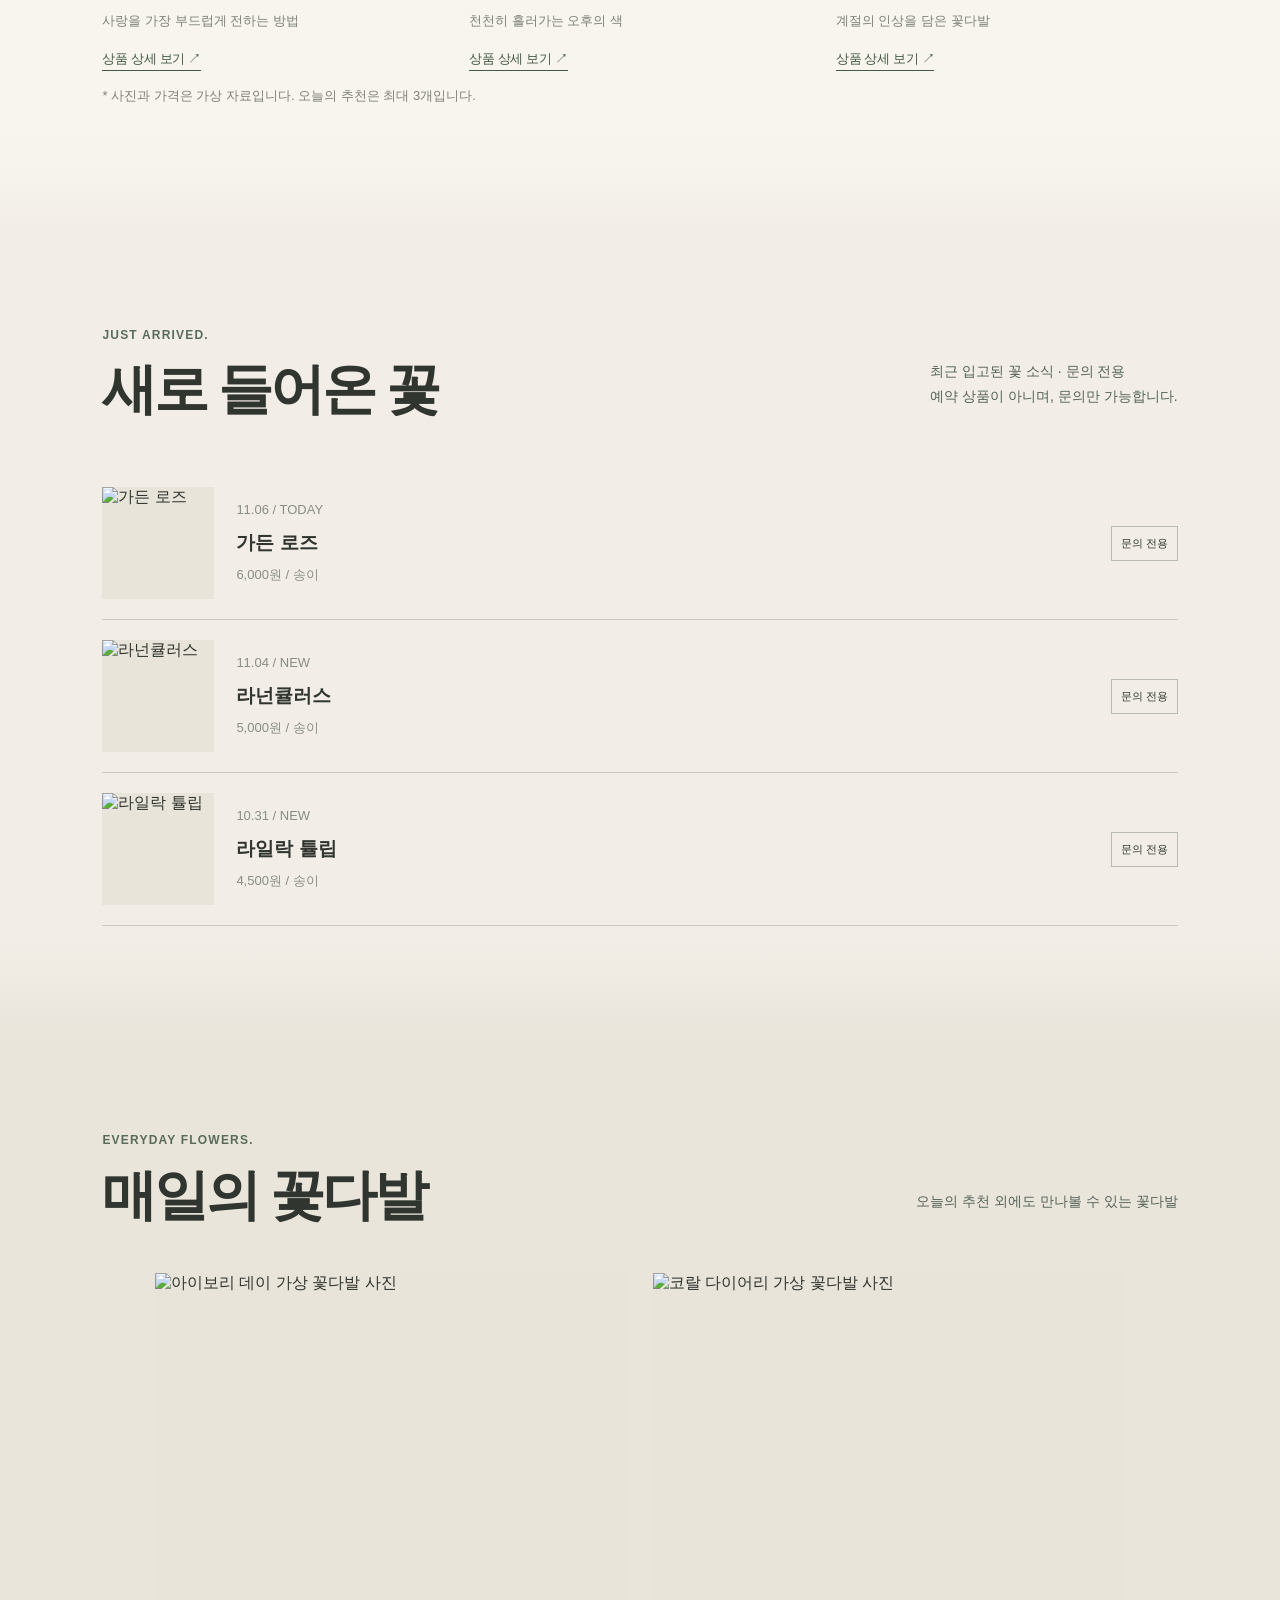
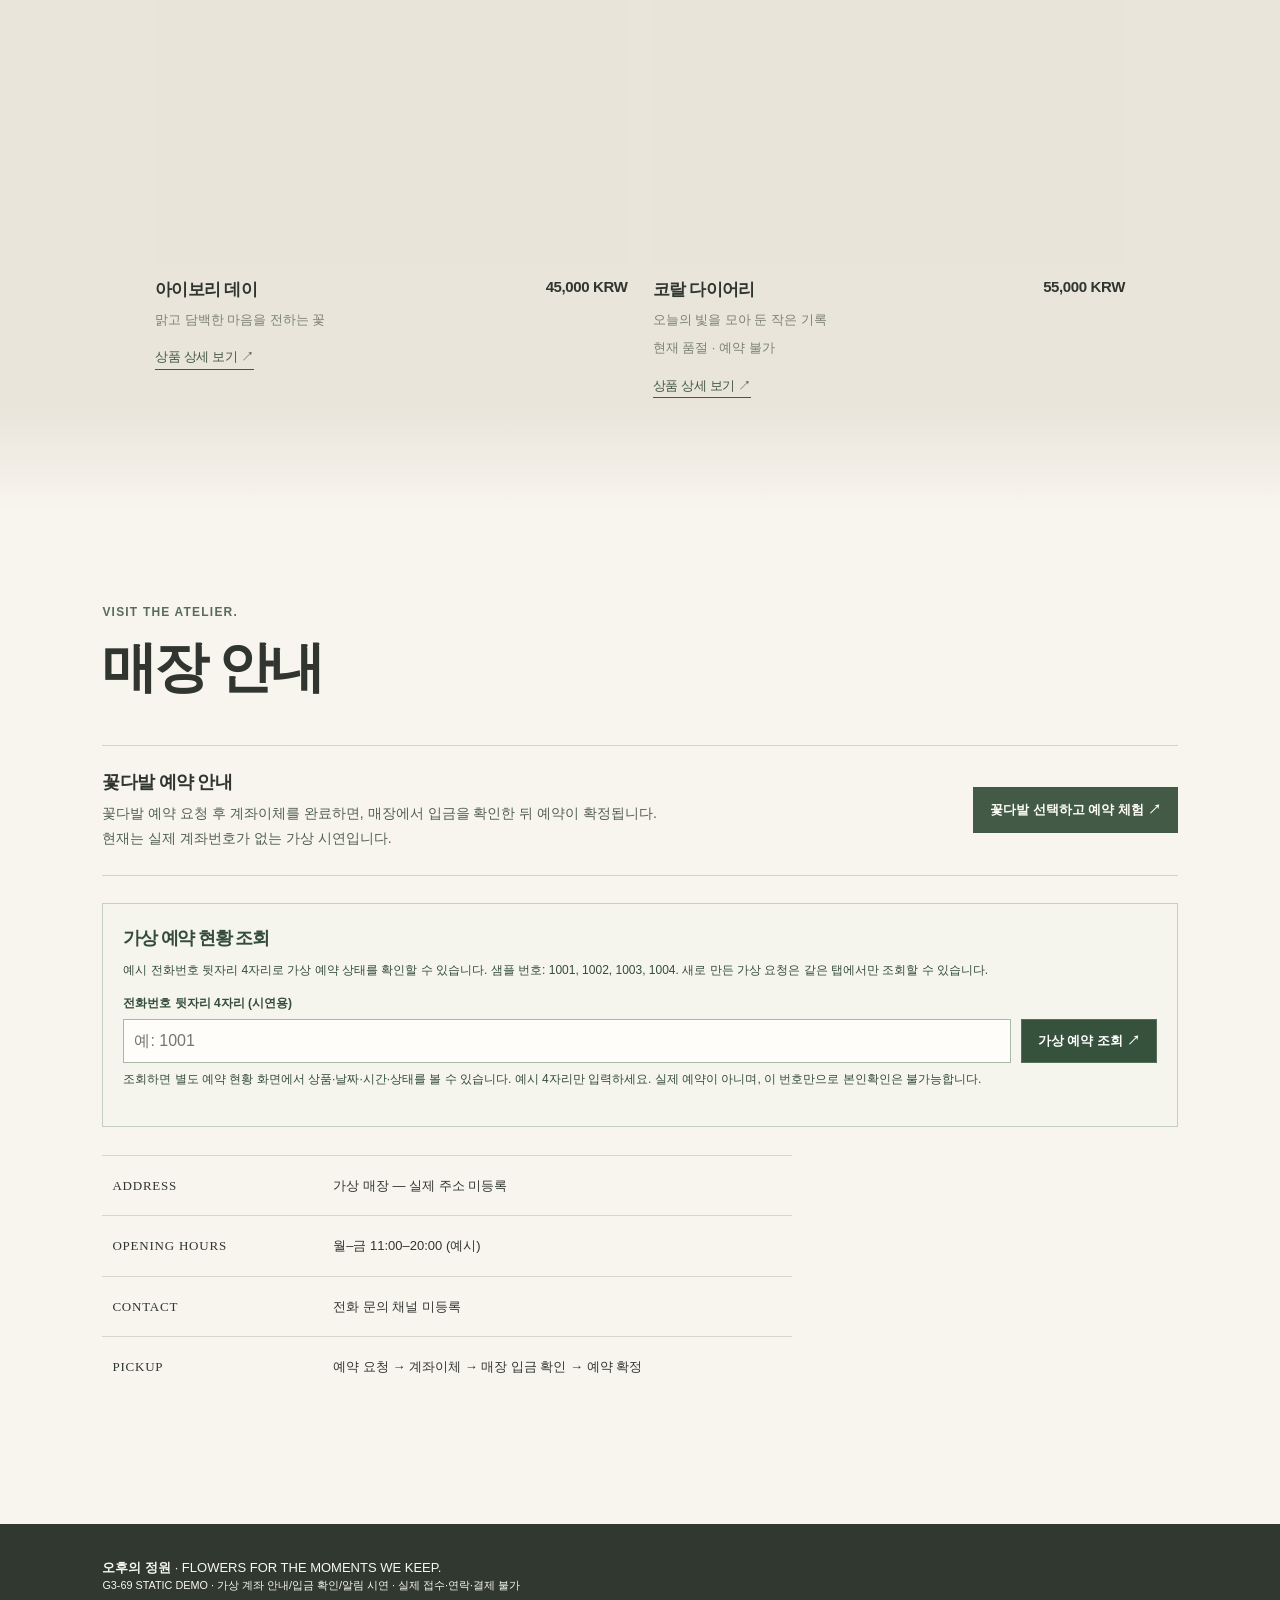
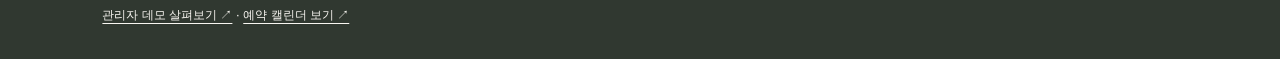
==== commit 4580c64c: "fix(g3-69): preserve exact three inline scripts; dynamically load iframe-only owner bridge" ====
--- a/index.html
+++ b/index.html
@@ -2546,7 +2546,7 @@
  return number>=1&&number<=4?samples[number-1]:'체험 고객 '+String(number).padStart(3,'0')+' (가상)';
 }
 function saveDemoBookings(){
- if(OWNER_PREVIEW_ONLY)return;
+ if(typeof OWNER_PREVIEW_ONLY!=='undefined'&&OWNER_PREVIEW_ONLY)return;
  try{
   const records=adminRequests.map(item=>({
    id:item.id,productIndex:item.productIndex,date:item.date,time:item.time,
@@ -2556,7 +2556,7 @@
  }catch(err){/* Private browsing or storage denial: in-memory demo still works. */}
 }
 function restoreDemoBookings(){
- if(OWNER_PREVIEW_ONLY){adminRequests=initialAdminRequests();adminSequence=5;return false;}
+ if(typeof OWNER_PREVIEW_ONLY!=='undefined'&&OWNER_PREVIEW_ONLY){adminRequests=initialAdminRequests();adminSequence=5;return false;}
  try{
   const raw=window.localStorage.getItem(DEMO_BOOKINGS_KEY);
   if(!raw){adminRequests=initialAdminRequests();adminSequence=5;return false;}
@@ -3792,4 +3792,11 @@
   document.addEventListener('click',userTappedLink,{passive:true});
   window.addEventListener('pageshow',userScrolled,{passive:true});
 })();
-</script><script src="./assets/owner-preview.js"></script></body></html>
+/* Load the owner preview bridge only for the explicit in-frame demo;
+   preserve the original three inline script blocks and all public behaviors. */
+if(new URLSearchParams(location.search).get('owner-preview')==='1'&&window.parent!==window){
+ var ownerPreviewBridge=document.createElement('script');
+ ownerPreviewBridge.src='./assets/owner-preview.js';
+ document.head.appendChild(ownerPreviewBridge);
+}
+</script></body></html>
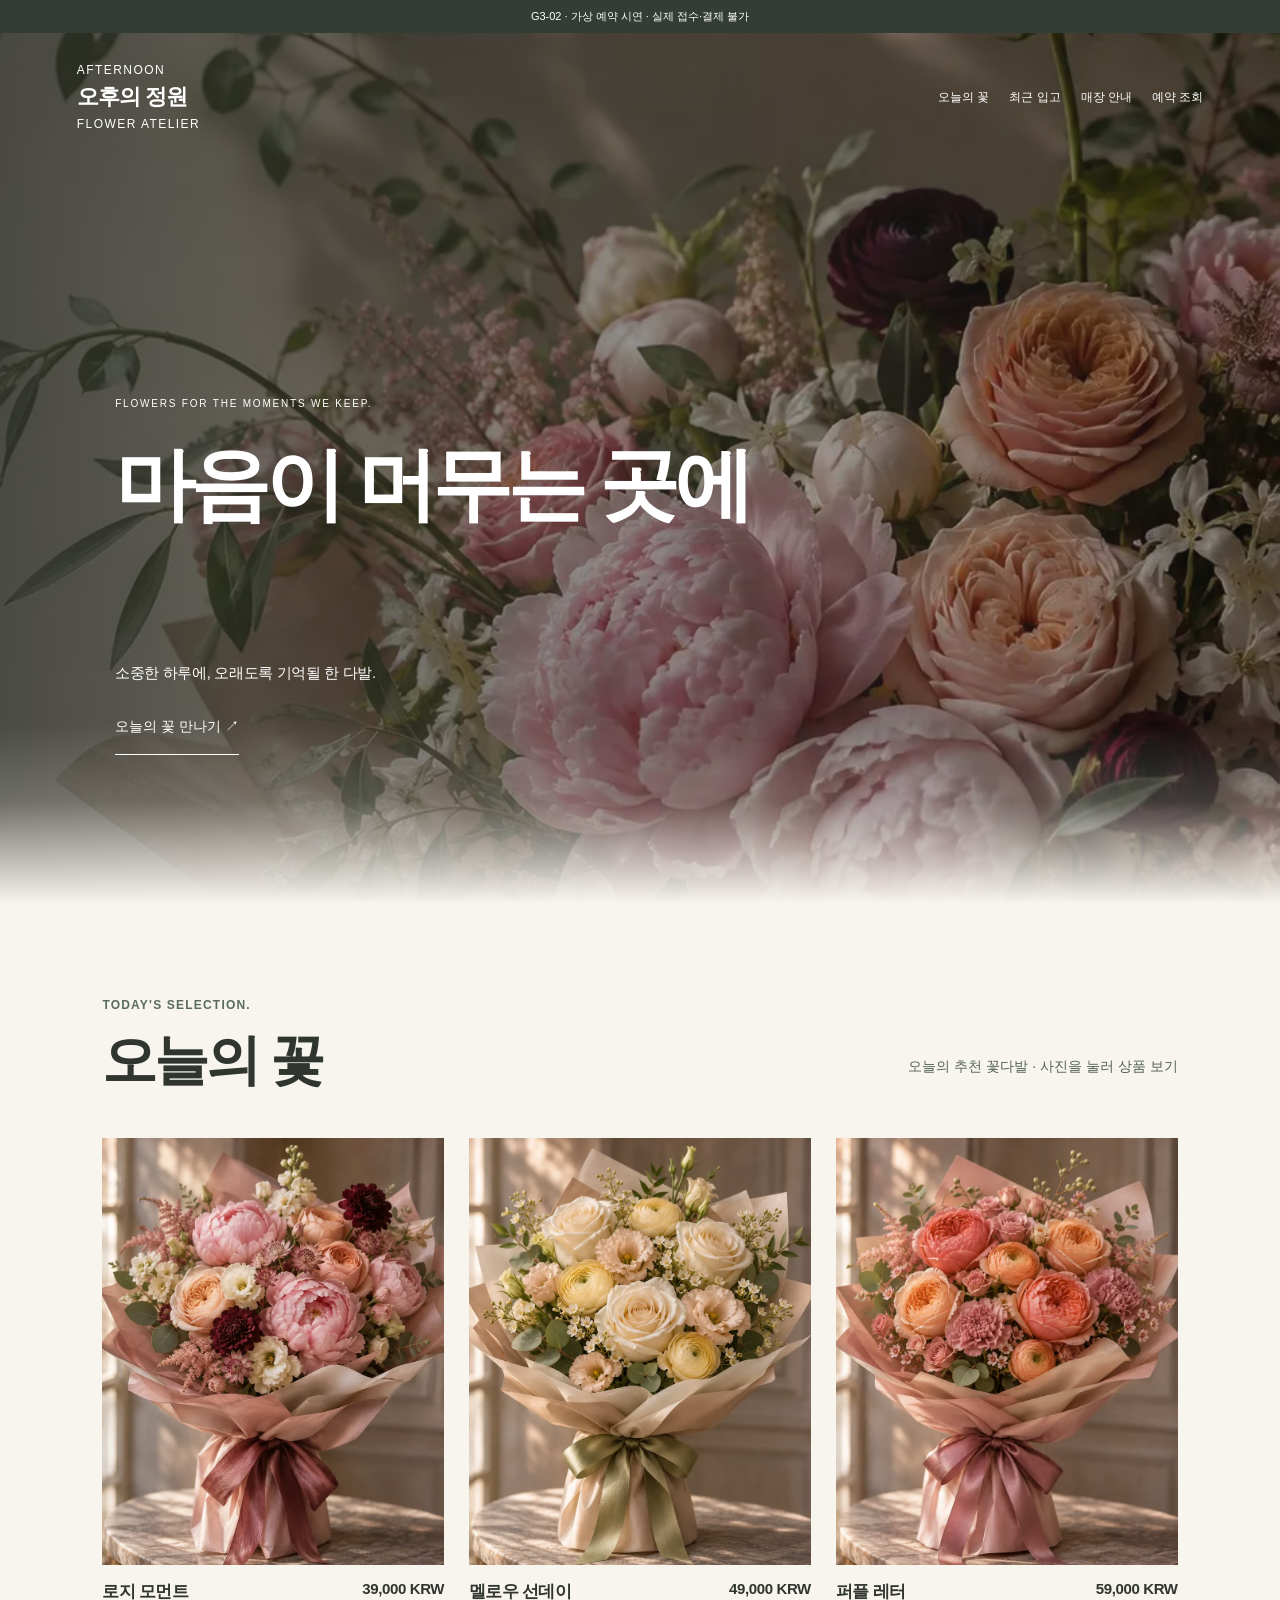
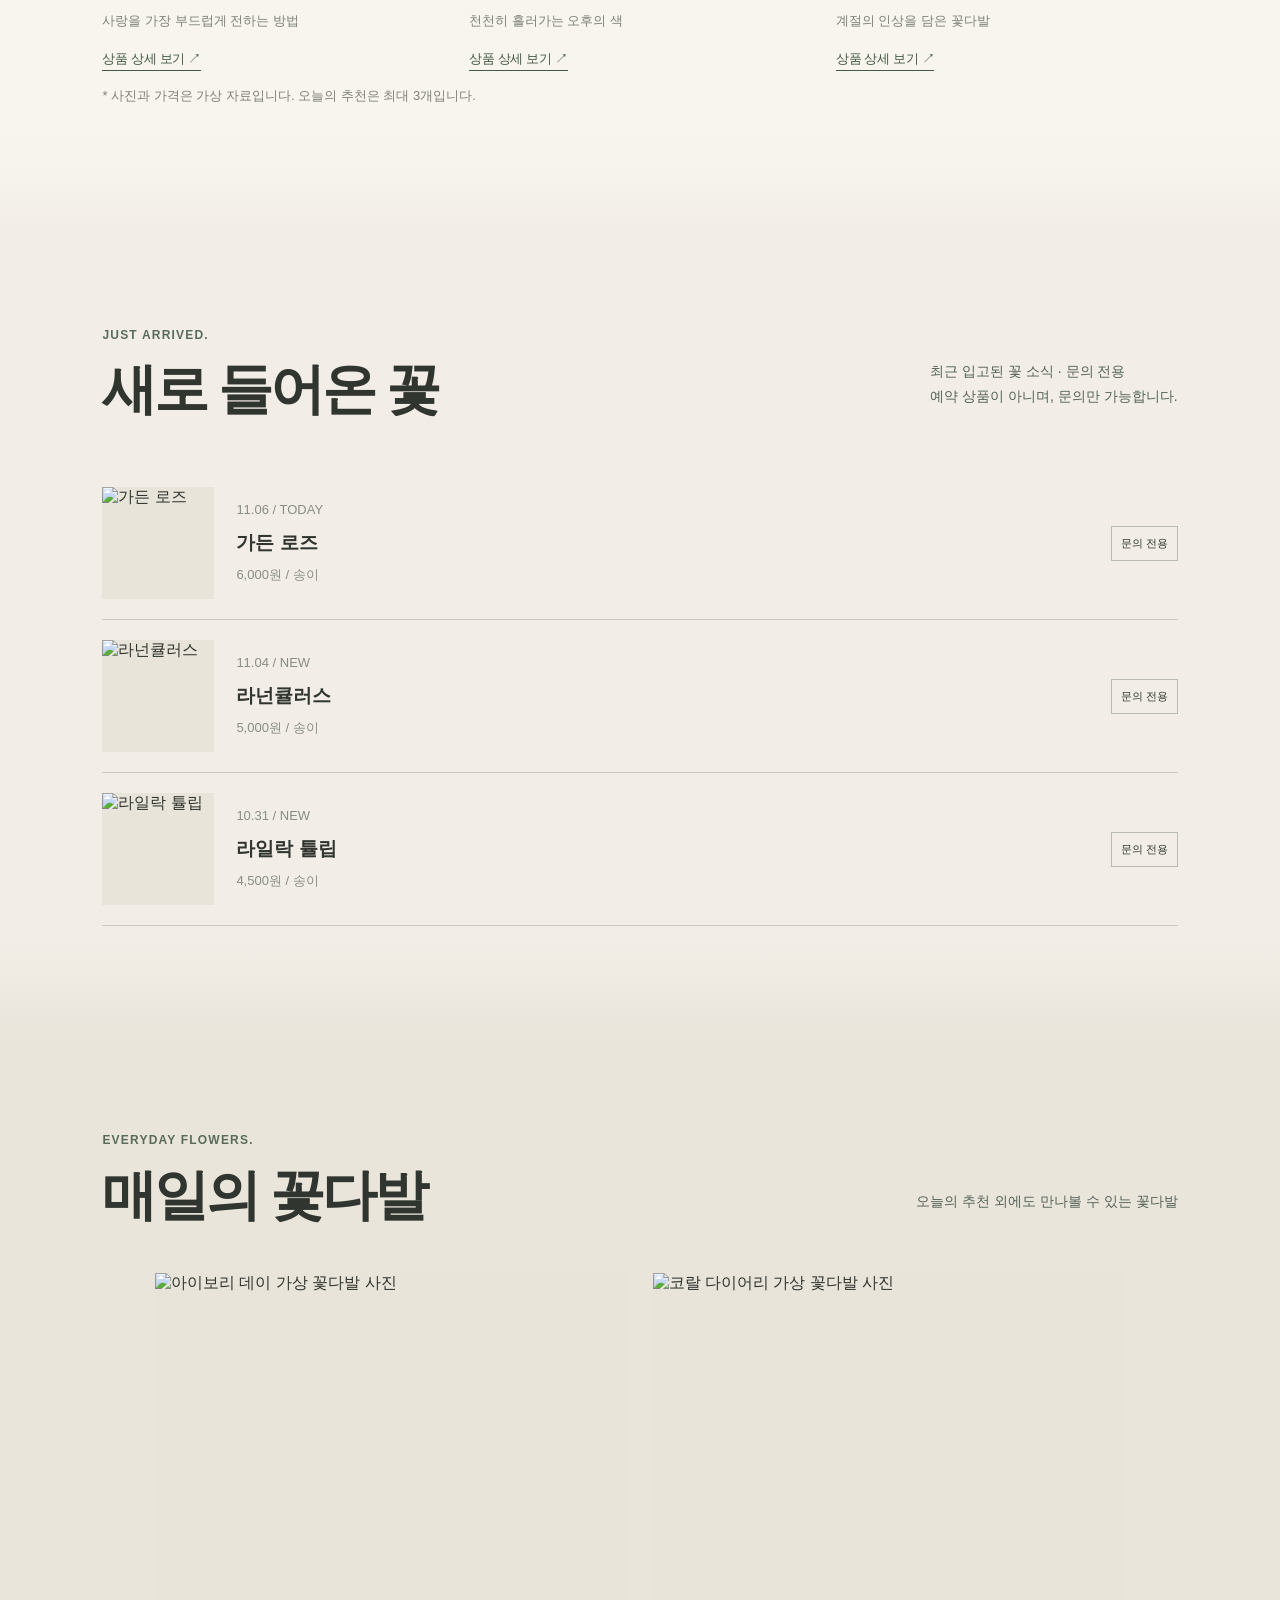
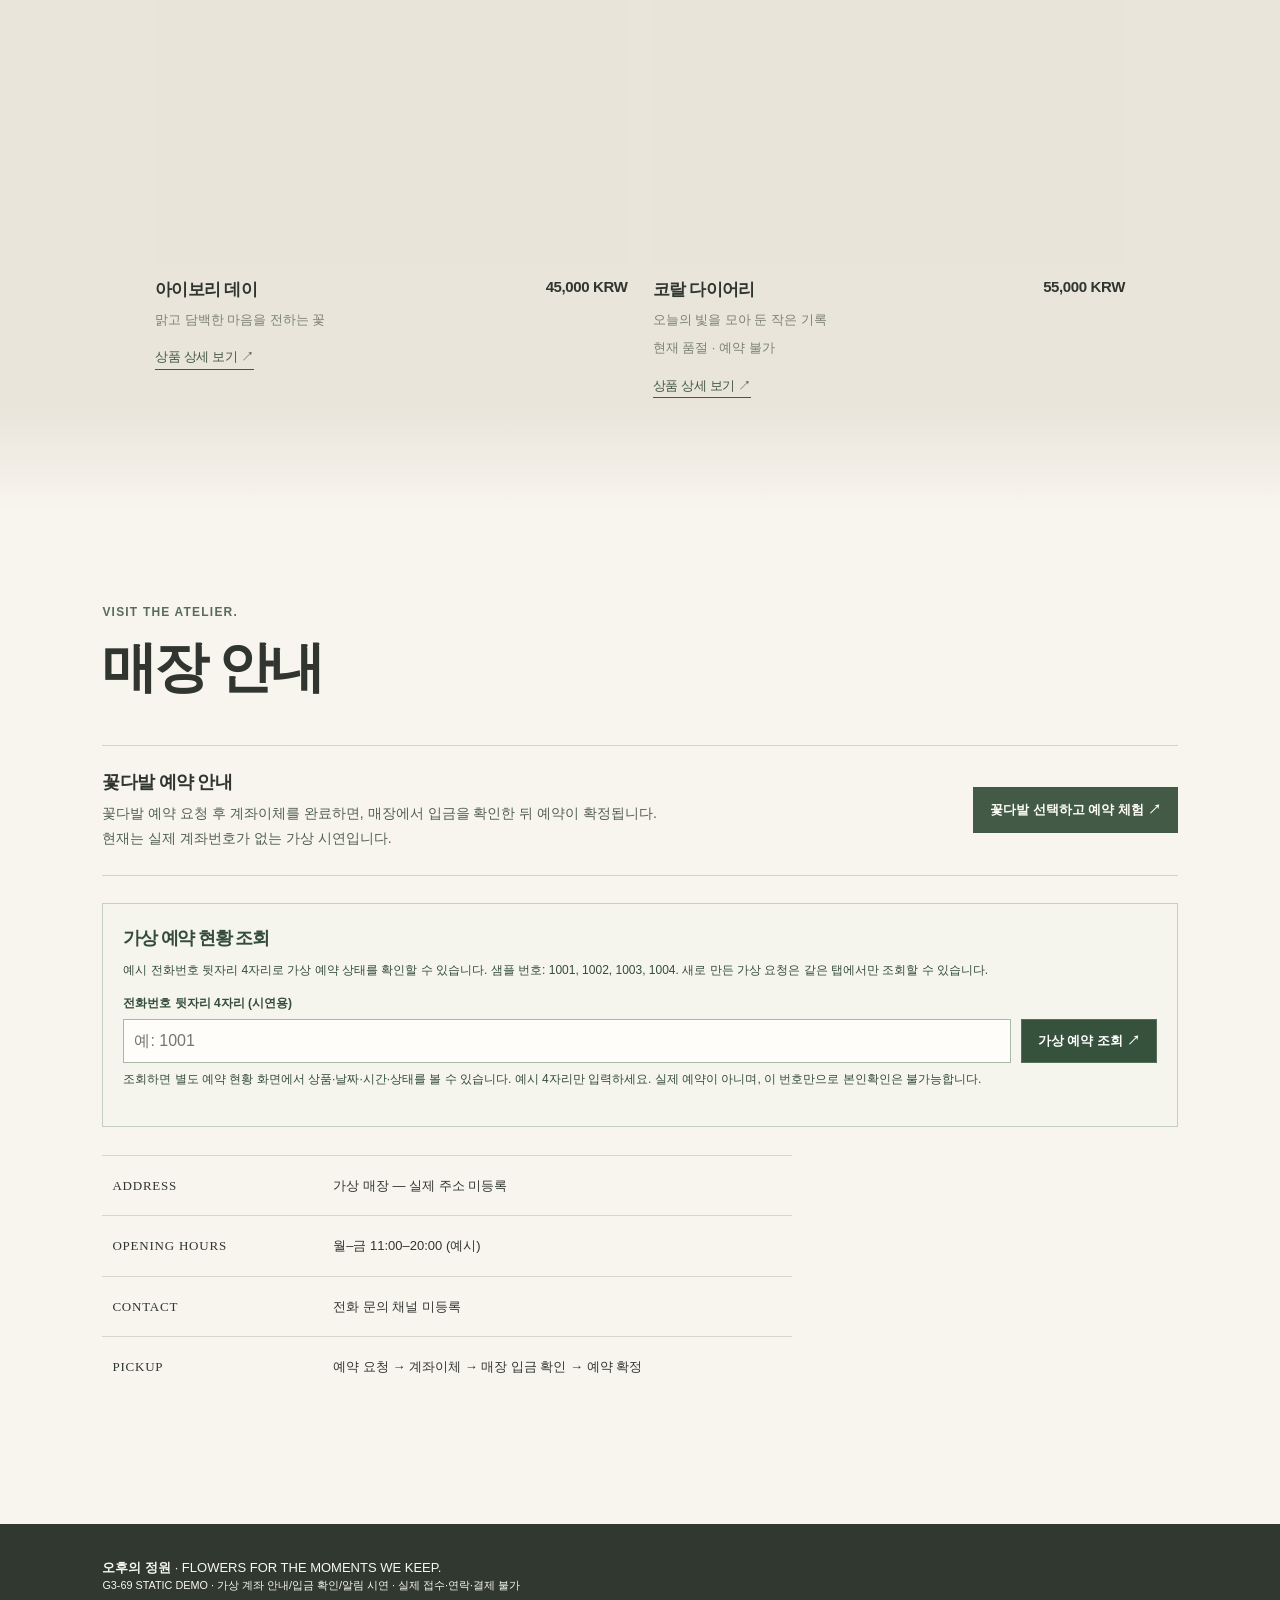
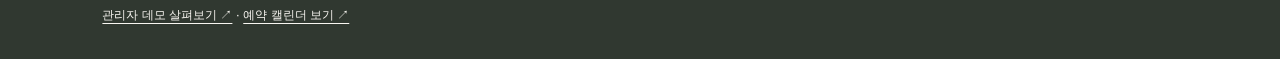
==== commit fd332633: "fix(g3-69): tolerate DOM-less and URL-less legacy fixture environments" ====
--- a/index.html
+++ b/index.html
@@ -2536,7 +2536,7 @@
 /* Synthetic booking metadata only; never persist the form's name, telephone or note. */
 const DEMO_BOOKINGS_KEY='afternoon-garden-calendar-demo-v1';
 /* Owner preview uses only in-memory synthetic data; never share/write normal demo storage. */
-const OWNER_PREVIEW_ONLY=new URLSearchParams(window.location.search).get('owner-preview')==='1'&&window.parent!==window;
+const OWNER_PREVIEW_ONLY=!!(typeof window!=='undefined'&&window.location&&typeof window.location.search==='string'&&new URLSearchParams(window.location.search).get('owner-preview')==='1'&&window.parent!==window);
 /* G3-12: bounded, client-only synthetic history; reject new demo requests before saved data becomes unreadable. */
 const DEMO_BOOKINGS_LIMIT=500;
 const DEMO_ID_LIMIT=999999;
